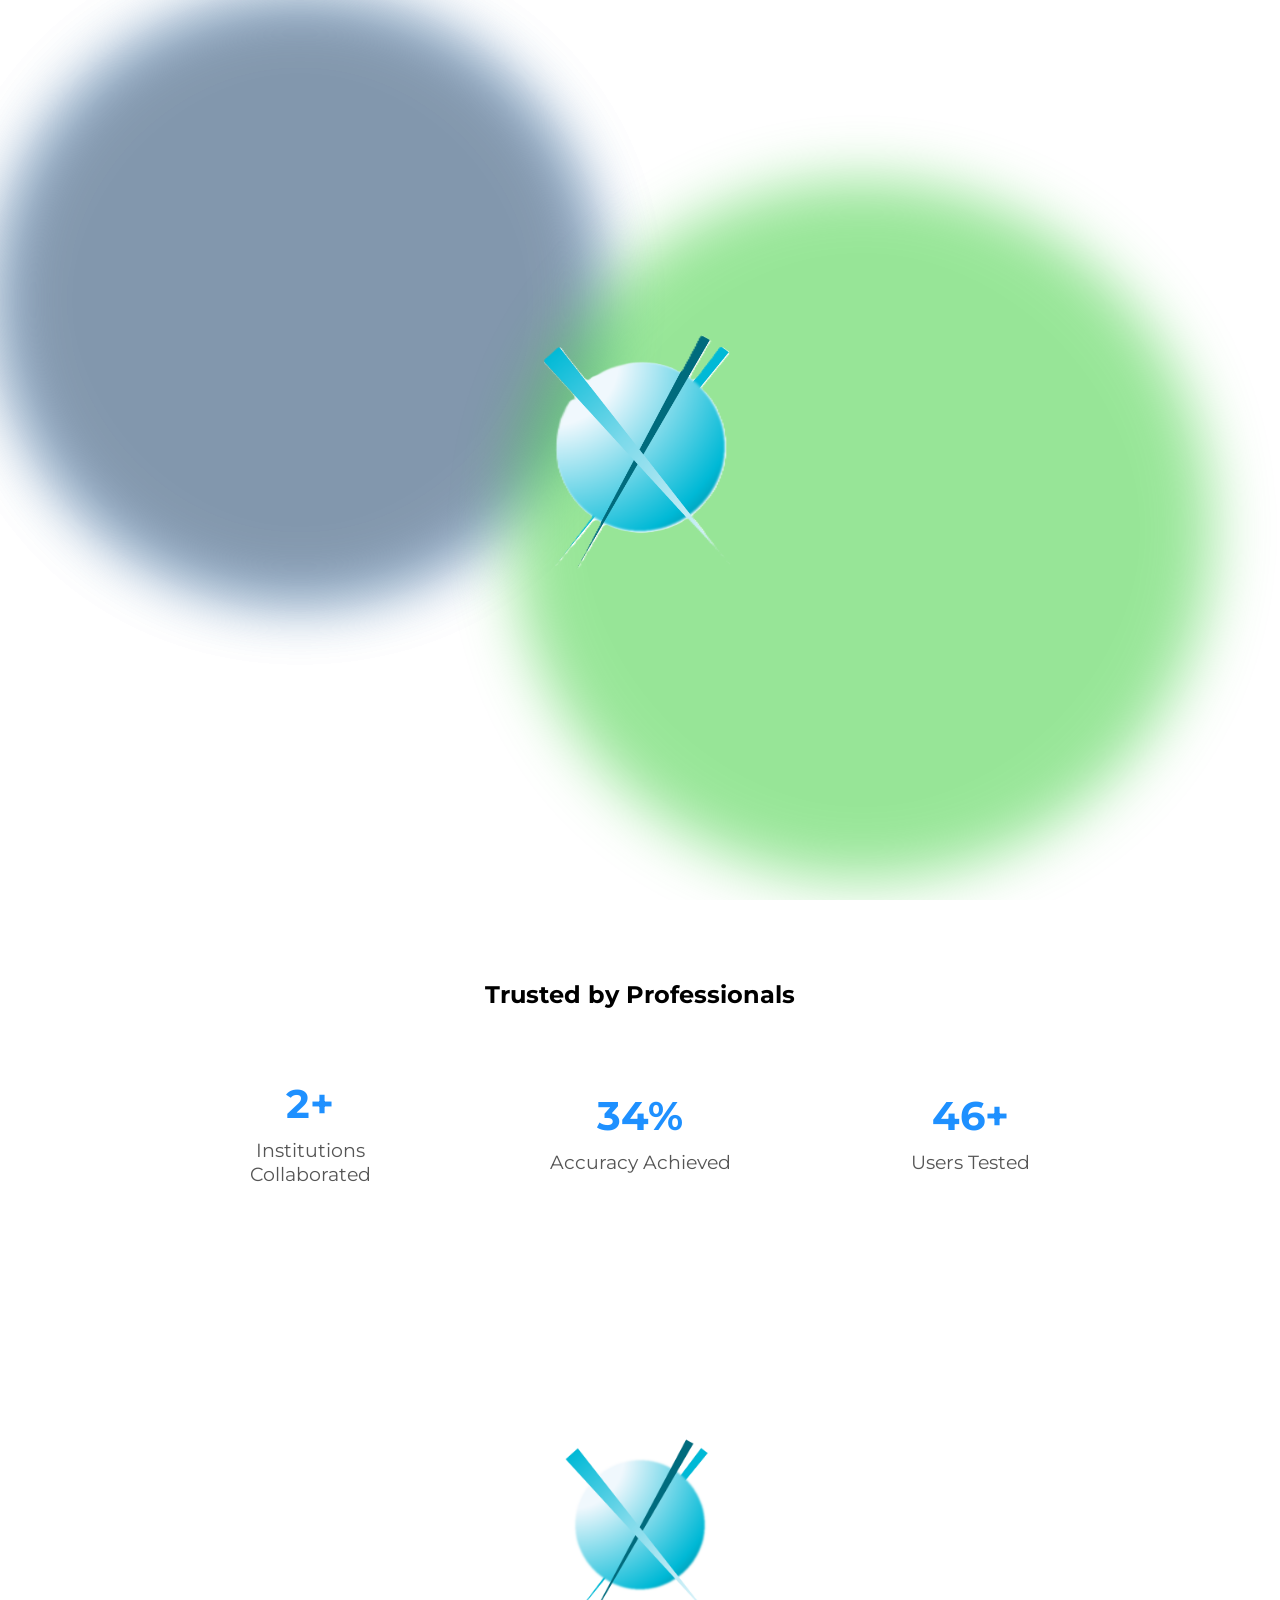
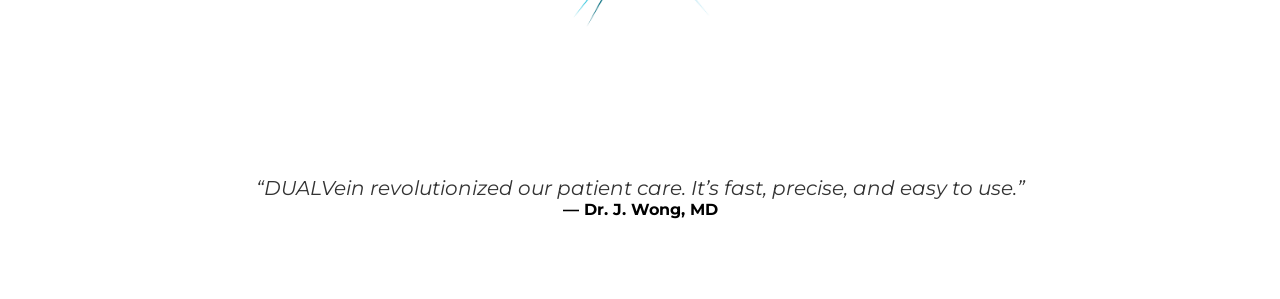
==== about.html @ ce1b91f1 "update 20260122" ====
<!DOCTYPE html>
<html lang="en">
<head>
  <meta charset="UTF-8" />
  <meta name="viewport" content="width=device-width, initial-scale=1.0" />
  <title>DUALVein</title>

  <link href="https://fonts.googleapis.com/css2?family=Montserrat:wght@400;600;700&display=swap" rel="stylesheet">
  <link rel="stylesheet" href="css/index-styles.css" />
</head>
<body>

  <!-- Hero Section -->
  <section id="home" class="hero">
    <div class="circle-bg">
      <div class="circle circle-left"></div>
      <div class="circle circle-right"></div>
        <div class="circle circle-middle"></div>
    </div>

    <div class="hero-content">
      <img src="assets/DUALVein-logo.PNG" alt="DUALVein Logo" class="logo" id="logo">
      <h1 id="brand-text" class="hidden">DUALVein</h1>
      <p id="tagline" class="hidden">Revolutionary Solution for Needle Injection Guidance</p>
    </div>
  </section>

  <!-- Navigation (hidden initially) -->
  <nav id="navbar" class="hidden">
    <ul>
      <li><a href="index.html">Home</a></li>
      <li><a href="#about">About Us</a></li>
      <li><a href="#product">Product</a></li>
      <li><a href="#contact">Contact Us</a></li>
    </ul>
  </nav>

  <!-- Stats Section -->
  <section id="stats" class="content-section">
      <h2>Trusted by Professionals</h2>
      <div class="stats-container">
        <div class="stat-box">
          <h3 data-count="5">5+</h3>
          <p>Institutions Collaborated</p>
        </div>
        <div class="stat-box">
          <h3 data-count="75">75%</h3>
          <p>Accuracy Achieved</p>
        </div>
        <div class="stat-box">
          <h3 data-count="100">100+</h3>
          <p>Users Tested</p>
        </div>
      </div>
  </section>


  <!-- Testimonials -->
  <section id="testimonials" class="content-section">
    <div class="testimonial">
      <img src="assets/Slide1.PNG" alt="DUALVein in action" class="real-image">
      <div class="testimonial-text">
        <p>“DUALVein revolutionized our patient care. It’s fast, precise, and easy to use.”</p>
        <h4>— Dr. J. Wong, MD</h4>
      </div>
    </div>
  </section>

  <script>
  window.addEventListener("load", () => {
  const logo = document.getElementById("logo");
  const brandText = document.getElementById("brand-text");
  const tagline = document.getElementById("tagline");
  const navbar = document.getElementById("navbar");
  const circles = document.querySelectorAll(".circle");

    // Logo animation
  setTimeout(() => {
    logo.classList.add("hide");
    setTimeout(() => {
      logo.style.display = "none";
      brandText.classList.remove("hidden");
      tagline.classList.remove("hidden");
      circles.forEach(circle => circle.classList.add("show"));
      setTimeout(() => {
        brandText.classList.add("show");
        tagline.classList.add("show");
      }, 300);
    }, 800);
  }, 1000);

  // Navbar appearance
  setTimeout(() => {
    navbar.classList.remove("hidden");
    requestAnimationFrame(() => {
      setTimeout(() => {
        navbar.classList.add("show");
      }, 20);
    });
  }, 3000);

  // Scroll-based animations
  window.addEventListener("scroll", () => {
    const statsSection = document.getElementById("stats");
    const testimonialsSection = document.getElementById("testimonials");
    const triggerBottom = window.innerHeight * 0.8;
    const statsTop = statsSection.getBoundingClientRect().top;
    const testimonialsTop = testimonialsSection.getBoundingClientRect().top;

    // Show stats section and animate numbers
    if (statsTop < triggerBottom) {
      statsSection.querySelectorAll(".stat-box").forEach(box => box.classList.add("show"));
      statsSection.querySelectorAll(".stat-box h3").forEach(counter => {
        if (!counter.classList.contains("counted")) {
          counter.classList.add("counted");
          const target = parseInt(counter.getAttribute("data-count"));
          let count = 0;
          const duration = 1000;
          const step = target / (duration / 16);
          const updateCount = () => {
            count += step;
            if (count >= target) {
              counter.textContent = counter.getAttribute("data-count") + (counter.textContent.includes("%") ? "%" : "+");
            } else {
              counter.textContent = Math.floor(count) + (counter.textContent.includes("%") ? "%" : "+");
              requestAnimationFrame(updateCount);
            }
          };
          requestAnimationFrame(updateCount);
        }
      });
    }

    // Show testimonials section
    if (testimonialsTop < triggerBottom) {
      testimonialsSection.classList.add("show");
    }

    // Fade circles on scroll
    if (window.scrollY > 50) {
      circles.forEach(circle => circle.classList.add("fade"));
    } else {
      circles.forEach(circle => circle.classList.remove("fade"));
    }
  });
});

  </script>
</body>
</html>
---- css/index-styles.css ----
* {
  margin: 0;
  padding: 0;
  box-sizing: border-box;
}

body {
  font-family: 'Montserrat', sans-serif;
  overflow-x: hidden;
}

.hero {
  position: relative;
  height: 100vh;
  display: flex;
  justify-content: center;
  align-items: center;
  overflow: hidden;
  background: #ffffff;
}

/* Circles background */
.circle-bg {
  position: absolute;
  width: 100%;
  height: 100%;
  overflow: hidden;
  top: 0;
  left: 0;
}

.circle {
  position: absolute;
  width: 600px;
  height: 600px;
  border-radius: 50%;
  opacity: 0.5;
  filter: blur(30px);
}

.circle-left {
  background-color: #1E90FF; /* replace with DUALVein primary */
  animation: moveLeft 12s infinite alternate ease-in-out;
}

.circle-right {
  background-color: #79695D; /* replace with DUALVein secondary */
  animation: moveRight 12s infinite alternate ease-in-out;
}

.circle-middle {
    background-color: #32CD32; /* replace with DUALVein accent */
    top: 20%;
    left: 40%;
    width: 700px;
    height: 700px;
    animation: moveLeft 10s infinite alternate ease-in-out;
}

@keyframes moveLeft {
  from { transform: translate(-500px, -50px); }
  to { transform: translate(50px, 150px); }
}

@keyframes moveRight {
  from { transform: translate(600px, 60px); }
  to { transform: translate(-70px, -100px); }
}

/* Hero Content */
.hero-content {
  text-align: center;
  z-index: 2;
}


.logo {
  width: 700px;
}

.logo.hide {
  opacity: 0;
  transition : opacity 1s ease-out;
}

.hero-content h1 {
  font-size: 7rem;
  font-weight: 900;
  margin-top: 20px;
  background: linear-gradient(to right, #EAEEEE, #00B9D6);
    -webkit-background-clip: text;
            background-clip: text;
    -webkit-text-fill-color: transparent;
  opacity: 0;
  transition: opacity 2s ease;
}

.hero-content h1.show {
  opacity: 1;
}

.hero-content p {
  color: black;
  font-size: 1.25rem;
  font-style: italic;
  opacity: 0;
  transition: opacity 2s ease;
}

.hero-content p.show {
  opacity: 1;
}

.hidden {
  display: none;
  pointer-events: none
}


/* Navbar */
nav {
  position: fixed;
  top: 0;
  left: 0;
  width: 100%;
  background: rgba(255,255,255,0.9);
  padding: 15px 40px;
  display: flex;
  justify-content: center;
  box-shadow: 0 2px 10px rgba(0,0,0,0.1);
  z-index: 10;
  opacity: 0;
  transition: opacity 1.2s ease;
  pointer-events: none;
}

nav.show {
  opacity: 1;
  pointer-events: auto;
}

nav ul {
  display: flex;
  gap: 70px;
  list-style: none;
}

nav a {
  text-decoration: none;
  color: #333;
  font-weight: 600;
  transition: color 0.3s;
}

nav a:hover {
  color: #1E90FF;
}

/* Stats */
.content-section {
  padding: 80px;
  text-align: center;
}

.stats-container {
  display: flex;
  justify-content: center;
  align-items: center;
  gap: 80px;
  margin-top: 40px;
  flex-wrap: wrap;
}

.stat-box {
  background: white;
  padding: 30px;
  border-radius: 10px;
  width: 250px;
  opacity: 0;
  transform: translateY(50px);
  transition: opacity 0.5s ease-out, transform 0.5s ease-out;
}

.stat-box.show {
  opacity: 1;
  transform: translateY(0);
}

.stat-box h3 {
  font-size: 2.5rem;
  color: #1E90FF;
}

.stat-box p {
  font-size: 1.2rem;
  color: #555;
  margin-top: 10px;
}

.testimonial {
  display: flex;
  align-items: center;
  justify-content: center;
  gap: 100px;
  flex-wrap: wrap;
}

.testimonial p {
  font-size: 1.25rem;
  font-style: italic;
  color: #333;
}

.real-image {
  height: 300px;
  width: auto;
  border-radius: 10px;
}
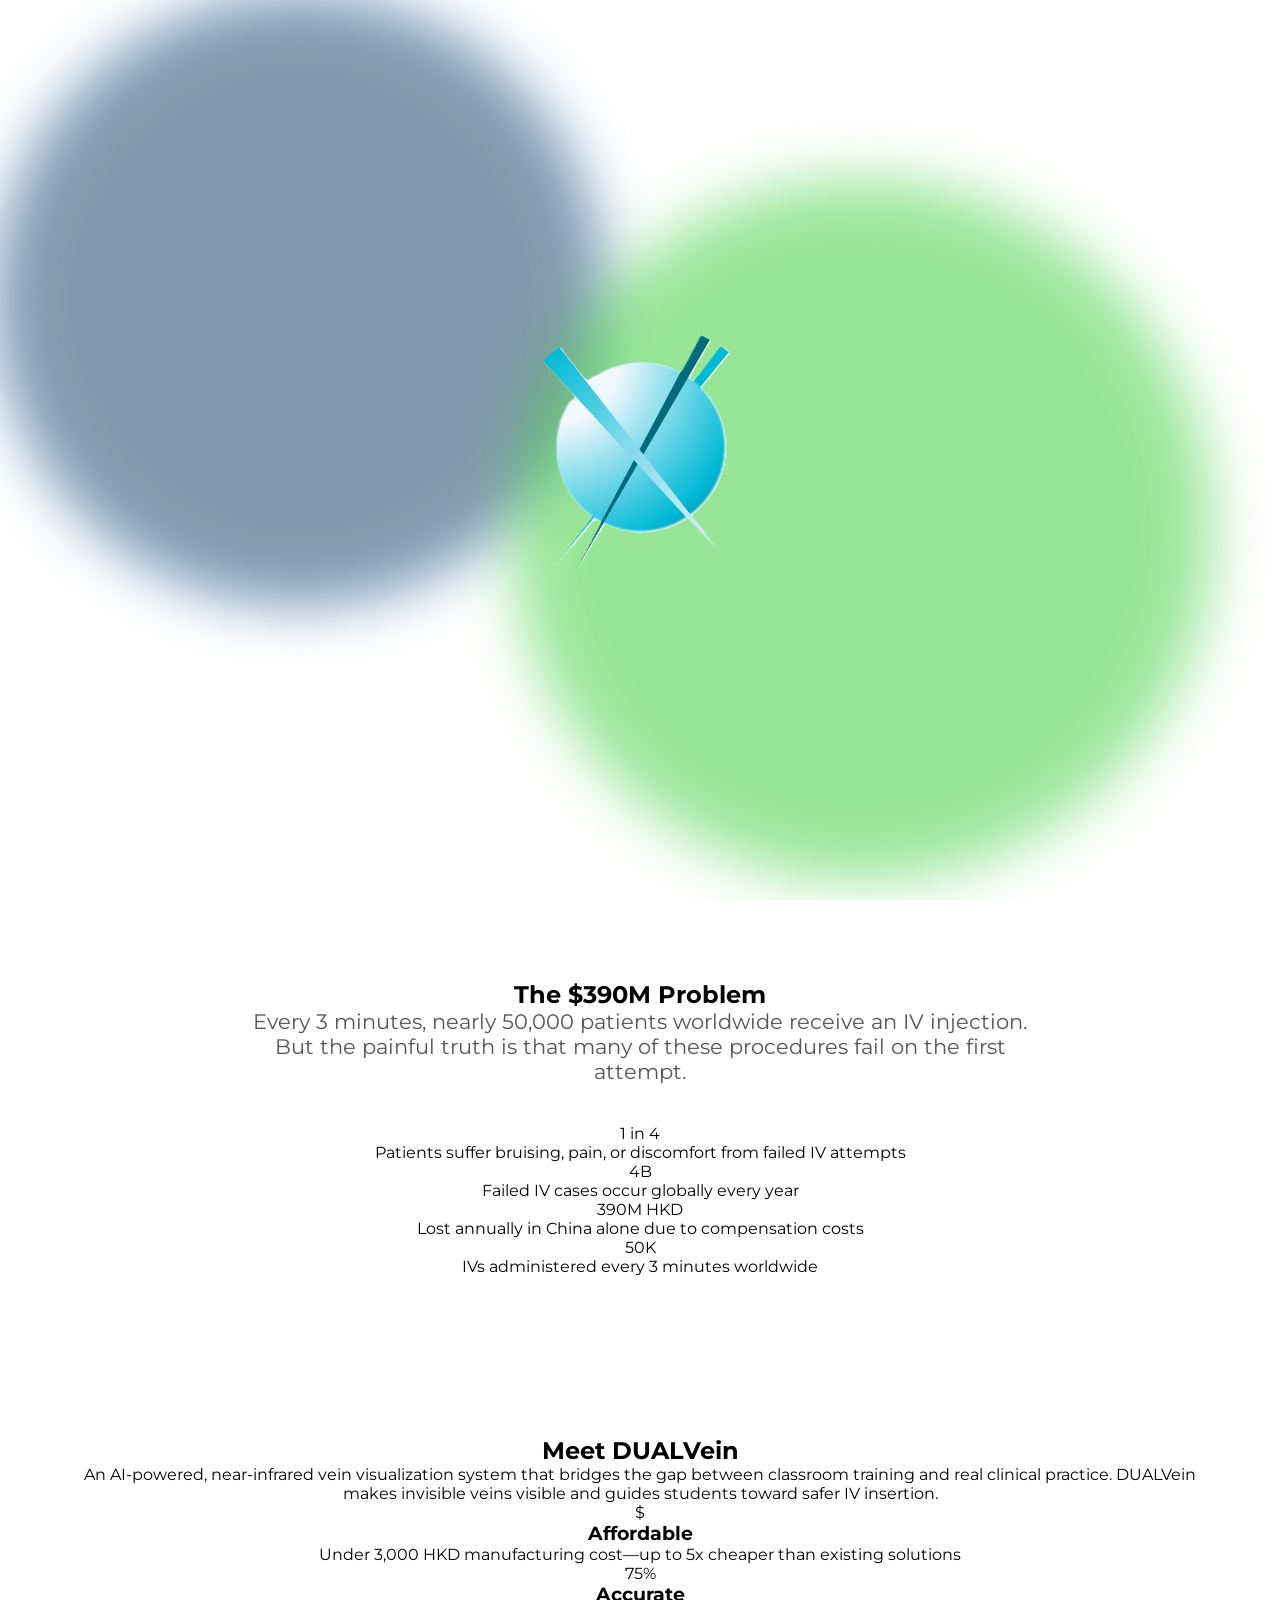
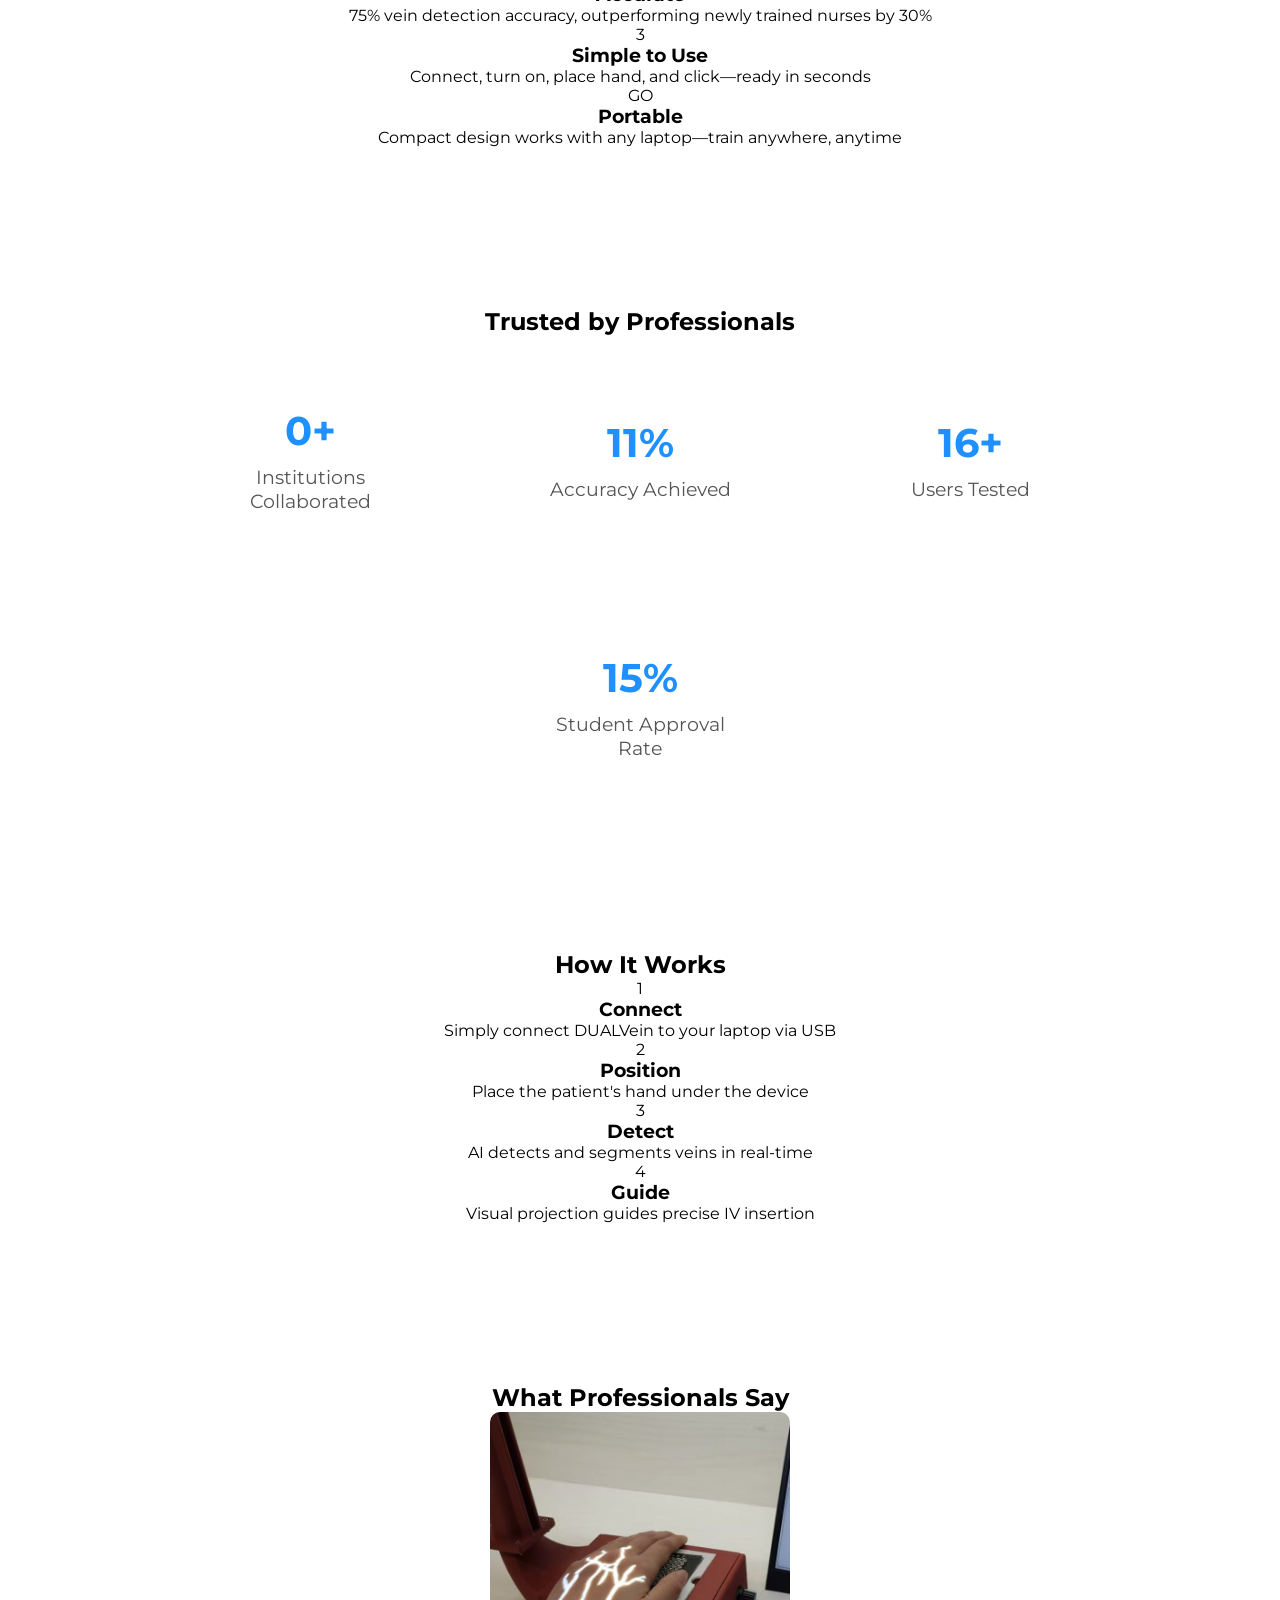
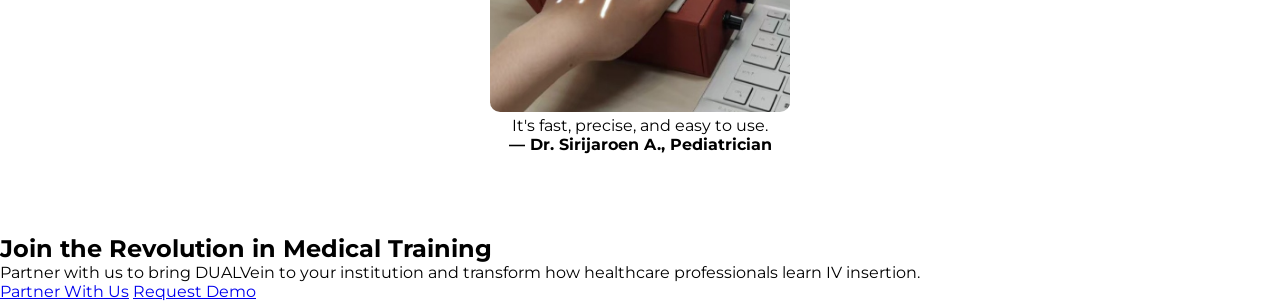
==== commit c850c08c: "Update about.html" ====
--- a/about.html
+++ b/about.html
@@ -3,148 +3,267 @@
 <head>
   <meta charset="UTF-8" />
   <meta name="viewport" content="width=device-width, initial-scale=1.0" />
-  <title>DUALVein</title>
-
-  <link href="https://fonts.googleapis.com/css2?family=Montserrat:wght@400;600;700&display=swap" rel="stylesheet">
+  <title>DUALVein - Revolutionary Vein Visualization</title>
+  <link href="https://fonts.googleapis.com/css2?family=Montserrat:wght@400;600;700;900&display=swap" rel="stylesheet">
   <link rel="stylesheet" href="css/index-styles.css" />
 </head>
 <body>
 
   <!-- Hero Section -->
-  <section id="home" class="hero">
+  <section class="hero">
     <div class="circle-bg">
       <div class="circle circle-left"></div>
       <div class="circle circle-right"></div>
-        <div class="circle circle-middle"></div>
+      <div class="circle circle-middle"></div>
     </div>
 
     <div class="hero-content">
       <img src="assets/DUALVein-logo.PNG" alt="DUALVein Logo" class="logo" id="logo">
       <h1 id="brand-text" class="hidden">DUALVein</h1>
       <p id="tagline" class="hidden">Revolutionary Solution for Needle Injection Guidance</p>
-    </div>
-  </section>
-
-  <!-- Navigation (hidden initially) -->
+      <a href="#contact" id="cta-btn" class="cta-button hidden">Get Started</a>
+    </div>
+  </section>
+
+  <!-- Navigation -->
   <nav id="navbar" class="hidden">
     <ul>
       <li><a href="index.html">Home</a></li>
-      <li><a href="#about">About Us</a></li>
-      <li><a href="#product">Product</a></li>
-      <li><a href="#contact">Contact Us</a></li>
+      <li><a href="about.html">About Us</a></li>
+      <li><a href="product.html">Product</a></li>
+      <li><a href="contact.html">Contact Us</a></li>
     </ul>
   </nav>
 
+  <!-- Problem Section -->
+  <section class="content-section problem-section">
+    <h2 class="problem-headline">The $390M Problem</h2>
+    <p style="text-align: center; font-size: 1.3rem; color: #555; max-width: 800px; margin: 0 auto 40px;">
+      Every 3 minutes, nearly 50,000 patients worldwide receive an IV injection. But the painful truth is that many of these procedures fail on the first attempt.
+    </p>
+    <div class="problem-grid" id="problem-grid">
+      <div class="problem-card">
+        <div class="problem-number">1 in 4</div>
+        <p>Patients suffer bruising, pain, or discomfort from failed IV attempts</p>
+      </div>
+      <div class="problem-card">
+        <div class="problem-number">4B</div>
+        <p>Failed IV cases occur globally every year</p>
+      </div>
+      <div class="problem-card">
+        <div class="problem-number">390M HKD</div>
+        <p>Lost annually in China alone due to compensation costs</p>
+      </div>
+      <div class="problem-card">
+        <div class="problem-number">50K</div>
+        <p>IVs administered every 3 minutes worldwide</p>
+      </div>
+    </div>
+  </section>
+
+  <!-- Solution Section -->
+  <section class="content-section solution-section">
+    <h2>Meet DUALVein</h2>
+    <p class="solution-intro">
+      An AI-powered, near-infrared vein visualization system that bridges the gap between classroom training and real clinical practice. DUALVein makes invisible veins visible and guides students toward safer IV insertion.
+    </p>
+    <div class="benefits-grid" id="benefits-grid">
+      <div class="benefit-card">
+        <div class="benefit-icon">$</div> 
+        <h3>Affordable</h3>
+        <p>Under 3,000 HKD manufacturing cost—up to 5x cheaper than existing solutions</p>
+      </div>
+      <div class="benefit-card">
+        <div class="benefit-icon">75%</div>
+        <h3>Accurate</h3>
+        <p>75% vein detection accuracy, outperforming newly trained nurses by 30%</p>
+      </div>
+      <div class="benefit-card">
+        <div class="benefit-icon">3</div>
+        <h3>Simple to Use</h3>
+        <p>Connect, turn on, place hand, and click—ready in seconds</p>
+      </div>
+      <div class="benefit-card">
+        <div class="benefit-icon">GO</div>
+        <h3>Portable</h3>
+        <p>Compact design works with any laptop—train anywhere, anytime</p>
+      </div>
+    </div>
+  </section>
+
   <!-- Stats Section -->
-  <section id="stats" class="content-section">
-      <h2>Trusted by Professionals</h2>
-      <div class="stats-container">
-        <div class="stat-box">
-          <h3 data-count="5">5+</h3>
-          <p>Institutions Collaborated</p>
-        </div>
-        <div class="stat-box">
-          <h3 data-count="75">75%</h3>
-          <p>Accuracy Achieved</p>
-        </div>
-        <div class="stat-box">
-          <h3 data-count="100">100+</h3>
-          <p>Users Tested</p>
-        </div>
-      </div>
-  </section>
-
-
-  <!-- Testimonials -->
-  <section id="testimonials" class="content-section">
-    <div class="testimonial">
-      <img src="assets/Slide1.PNG" alt="DUALVein in action" class="real-image">
+  <section class="content-section stats-section">
+    <h2>Trusted by Professionals</h2>
+    <div class="stats-container" id="stats-container">
+      <div class="stat-box">
+        <h3 data-count="5">0+</h3>
+        <p>Institutions Collaborated</p>
+      </div>
+      <div class="stat-box">
+        <h3 data-count="75">0%</h3>
+        <p>Accuracy Achieved</p>
+      </div>
+      <div class="stat-box">
+        <h3 data-count="100">0+</h3>
+        <p>Users Tested</p>
+      </div>
+      <div class="stat-box">
+        <h3 data-count="95">0%</h3>
+        <p>Student Approval Rate</p>
+      </div>
+    </div>
+  </section>
+
+  <!-- How It Works Section -->
+  <section class="content-section how-it-works-section">
+    <h2>How It Works</h2>
+    <div class="steps-container" id="steps-container">
+      <div class="step-card">
+        <div class="step-number">1</div>
+        <h3>Connect</h3>
+        <p>Simply connect DUALVein to your laptop via USB</p>
+      </div>
+      <div class="step-card">
+        <div class="step-number">2</div>
+        <h3>Position</h3>
+        <p>Place the patient's hand under the device</p>
+      </div>
+      <div class="step-card">
+        <div class="step-number">3</div>
+        <h3>Detect</h3>
+        <p>AI detects and segments veins in real-time</p>
+      </div>
+      <div class="step-card">
+        <div class="step-number">4</div>
+        <h3>Guide</h3>
+        <p>Visual projection guides precise IV insertion</p>
+      </div>
+    </div>
+  </section>
+
+  <!-- Testimonials Section -->
+  <section class="content-section testimonials-section">
+    <h2>What Professionals Say</h2>
+    <div class="testimonial-container" id="testimonial-container">
+      <img src="assets/Realuse1.jpg" alt="DUALVein in action" class="real-image">
       <div class="testimonial-text">
-        <p>“DUALVein revolutionized our patient care. It’s fast, precise, and easy to use.”</p>
-        <h4>— Dr. J. Wong, MD</h4>
-      </div>
+        <p>It's fast, precise, and easy to use.</p>
+        <h4>— Dr. Sirijaroen A., Pediatrician</h4>
+      </div>
+    </div>
+  </section>
+
+  <!-- CTA Section -->
+  <section class="cta-section" id="contact">
+    <h2>Join the Revolution in Medical Training</h2>
+    <p>Partner with us to bring DUALVein to your institution and transform how healthcare professionals learn IV insertion.</p>
+    <div class="cta-buttons">
+      <a href="contact.html" class="cta-btn cta-btn-primary">Partner With Us</a>
+      <a href="product.html" class="cta-btn cta-btn-secondary">Request Demo</a>
     </div>
   </section>
 
   <script>
-  window.addEventListener("load", () => {
-  const logo = document.getElementById("logo");
-  const brandText = document.getElementById("brand-text");
-  const tagline = document.getElementById("tagline");
-  const navbar = document.getElementById("navbar");
-  const circles = document.querySelectorAll(".circle");
-
-    // Logo animation
-  setTimeout(() => {
-    logo.classList.add("hide");
-    setTimeout(() => {
-      logo.style.display = "none";
-      brandText.classList.remove("hidden");
-      tagline.classList.remove("hidden");
-      circles.forEach(circle => circle.classList.add("show"));
+    window.addEventListener("load", () => {
+      const logo = document.getElementById("logo");
+      const brandText = document.getElementById("brand-text");
+      const tagline = document.getElementById("tagline");
+      const ctaBtn = document.getElementById("cta-btn");
+      const navbar = document.getElementById("navbar");
+      const circles = document.querySelectorAll(".circle");
+
+      // Logo animation sequence
       setTimeout(() => {
-        brandText.classList.add("show");
-        tagline.classList.add("show");
-      }, 300);
-    }, 800);
-  }, 1000);
-
-  // Navbar appearance
-  setTimeout(() => {
-    navbar.classList.remove("hidden");
-    requestAnimationFrame(() => {
+        logo.classList.add("hide");
+        setTimeout(() => {
+          logo.style.display = "none";
+          brandText.classList.remove("hidden");
+          tagline.classList.remove("hidden");
+          ctaBtn.classList.remove("hidden");
+          circles.forEach(circle => circle.classList.add("show"));
+          
+          setTimeout(() => {
+            brandText.classList.add("show");
+            tagline.classList.add("show");
+            setTimeout(() => {
+              ctaBtn.classList.add("show");
+            }, 500);
+          }, 300);
+        }, 1000);
+      }, 1500);
+
+      // Navbar appearance
       setTimeout(() => {
-        navbar.classList.add("show");
-      }, 20);
-    });
-  }, 3000);
-
-  // Scroll-based animations
-  window.addEventListener("scroll", () => {
-    const statsSection = document.getElementById("stats");
-    const testimonialsSection = document.getElementById("testimonials");
-    const triggerBottom = window.innerHeight * 0.8;
-    const statsTop = statsSection.getBoundingClientRect().top;
-    const testimonialsTop = testimonialsSection.getBoundingClientRect().top;
-
-    // Show stats section and animate numbers
-    if (statsTop < triggerBottom) {
-      statsSection.querySelectorAll(".stat-box").forEach(box => box.classList.add("show"));
-      statsSection.querySelectorAll(".stat-box h3").forEach(counter => {
-        if (!counter.classList.contains("counted")) {
-          counter.classList.add("counted");
-          const target = parseInt(counter.getAttribute("data-count"));
-          let count = 0;
-          const duration = 1000;
-          const step = target / (duration / 16);
-          const updateCount = () => {
-            count += step;
-            if (count >= target) {
-              counter.textContent = counter.getAttribute("data-count") + (counter.textContent.includes("%") ? "%" : "+");
-            } else {
-              counter.textContent = Math.floor(count) + (counter.textContent.includes("%") ? "%" : "+");
-              requestAnimationFrame(updateCount);
-            }
-          };
-          requestAnimationFrame(updateCount);
+        navbar.classList.remove("hidden");
+        requestAnimationFrame(() => {
+          setTimeout(() => {
+            navbar.classList.add("show");
+          }, 20);
+        });
+      }, 3500);
+
+      // Scroll animations
+      const observerOptions = {
+        threshold: 0.2,
+        rootMargin: '0px 0px -100px 0px'
+      };
+
+      const observer = new IntersectionObserver((entries) => {
+        entries.forEach(entry => {
+          if (entry.isIntersecting) {
+            entry.target.classList.add('show');
+          }
+        });
+      }, observerOptions);
+
+      // Observe all animated elements
+      document.querySelectorAll('.problem-card, .benefit-card, .stat-box, .step-card, .testimonial-container').forEach(el => {
+        observer.observe(el);
+      });
+
+      // Animate stats numbers
+      const animateStats = (entries) => {
+        entries.forEach(entry => {
+          if (entry.isIntersecting) {
+            const counters = entry.target.querySelectorAll('.stat-box h3');
+            counters.forEach(counter => {
+              if (!counter.classList.contains('counted')) {
+                counter.classList.add('counted');
+                const target = parseInt(counter.getAttribute('data-count'));
+                const suffix = counter.textContent.includes('%') ? '%' : '+';
+                let count = 0;
+                const duration = 2000;
+                const increment = target / (duration / 16);
+                
+                const updateCount = () => {
+                  count += increment;
+                  if (count >= target) {
+                    counter.textContent = target + suffix;
+                  } else {
+                    counter.textContent = Math.floor(count) + suffix;
+                    requestAnimationFrame(updateCount);
+                  }
+                };
+                requestAnimationFrame(updateCount);
+              }
+            });
+          }
+        });
+      };
+
+      const statsObserver = new IntersectionObserver(animateStats, observerOptions);
+      const statsSection = document.getElementById('stats-container');
+      if (statsSection) statsObserver.observe(statsSection);
+
+      // Fade circles on scroll
+      window.addEventListener('scroll', () => {
+        if (window.scrollY > 100) {
+          circles.forEach(circle => circle.classList.add('fade'));
+        } else {
+          circles.forEach(circle => circle.classList.remove('fade'));
         }
       });
-    }
-
-    // Show testimonials section
-    if (testimonialsTop < triggerBottom) {
-      testimonialsSection.classList.add("show");
-    }
-
-    // Fade circles on scroll
-    if (window.scrollY > 50) {
-      circles.forEach(circle => circle.classList.add("fade"));
-    } else {
-      circles.forEach(circle => circle.classList.remove("fade"));
-    }
-  });
-});
-
+    });
   </script>
 </body>
 </html>
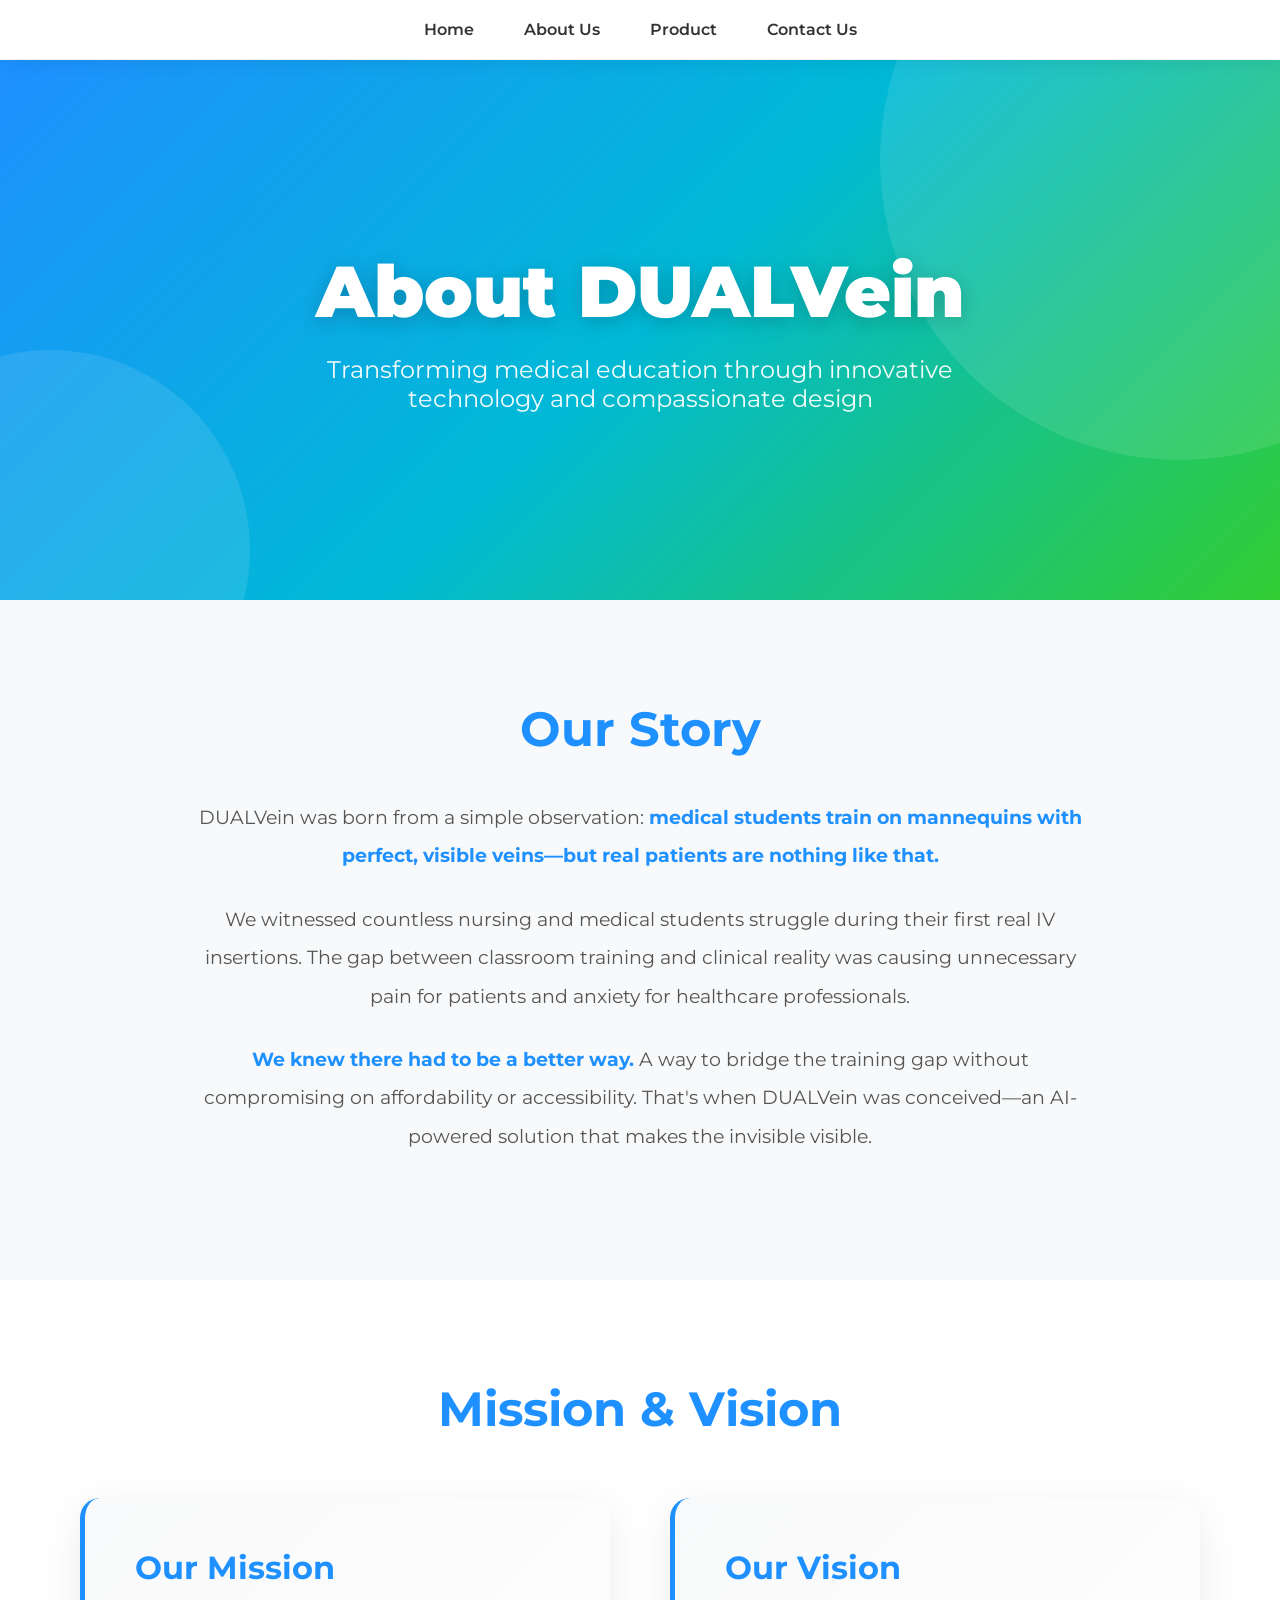
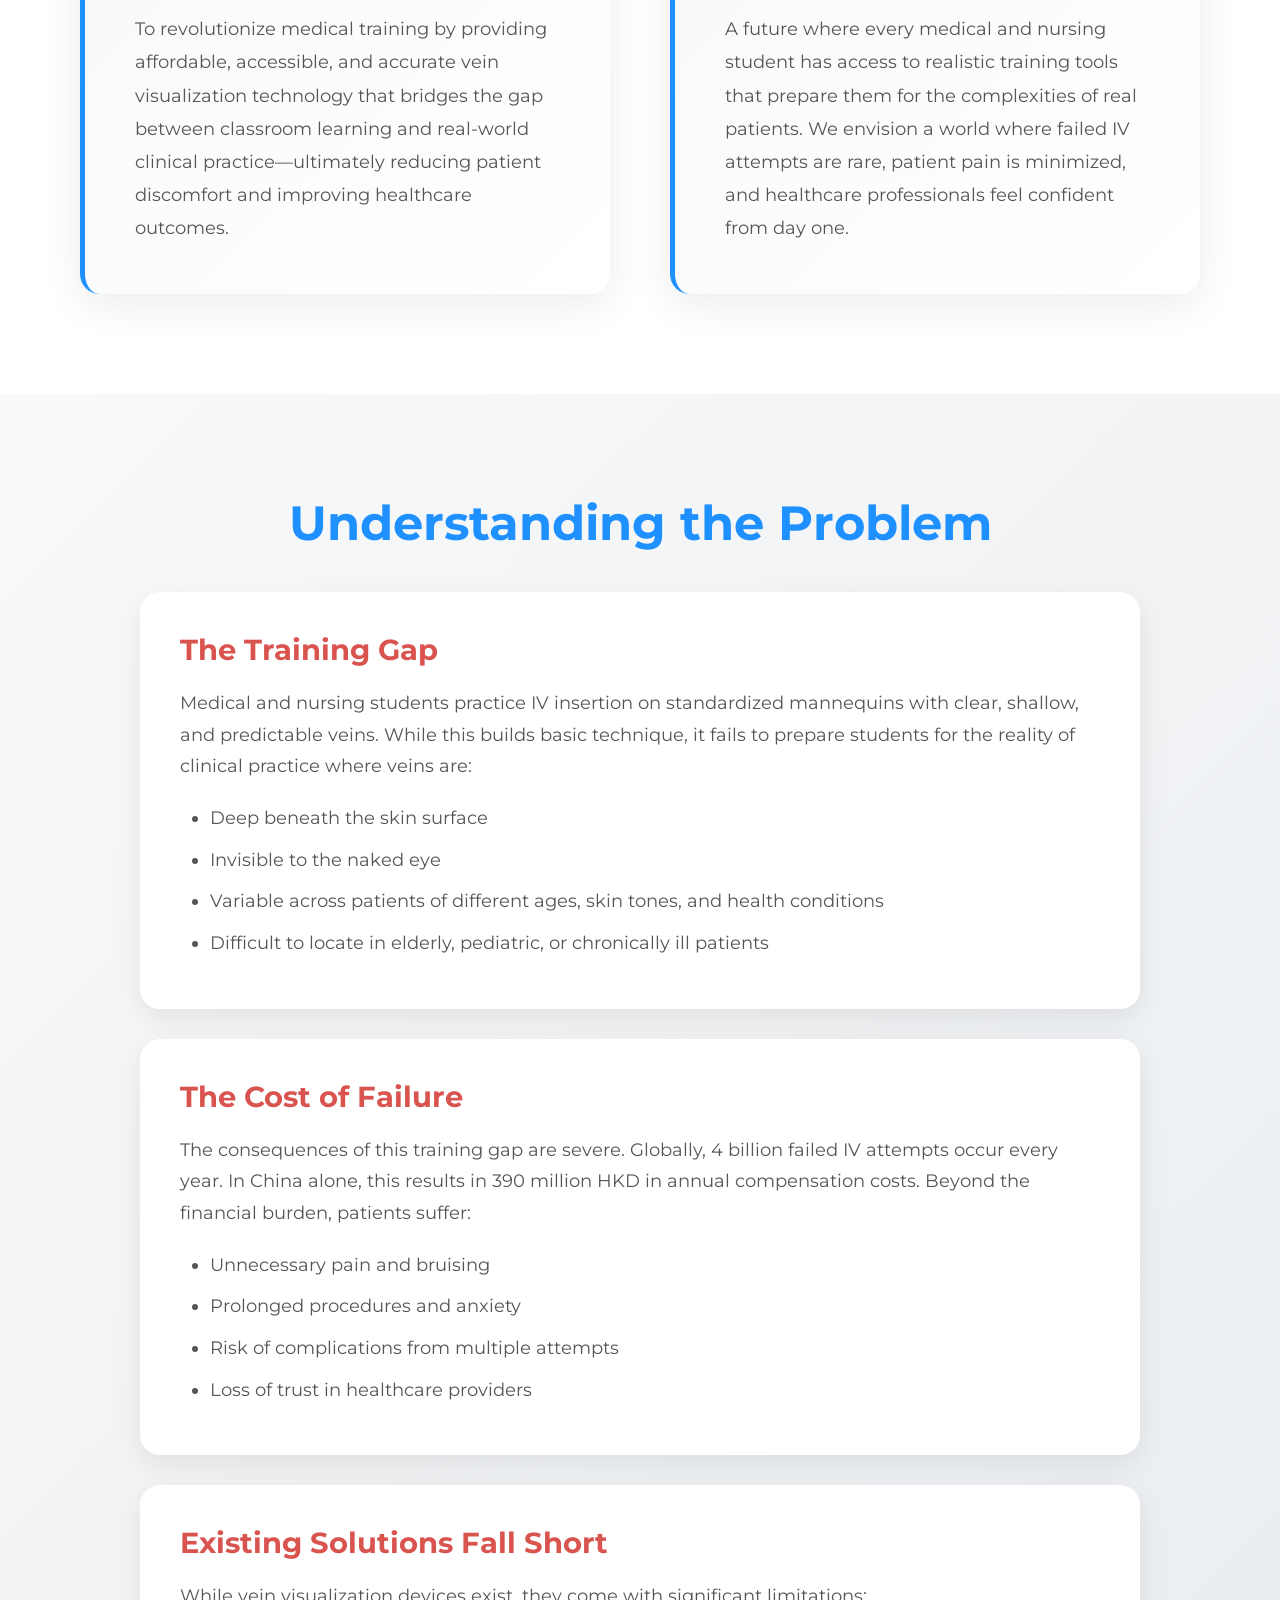
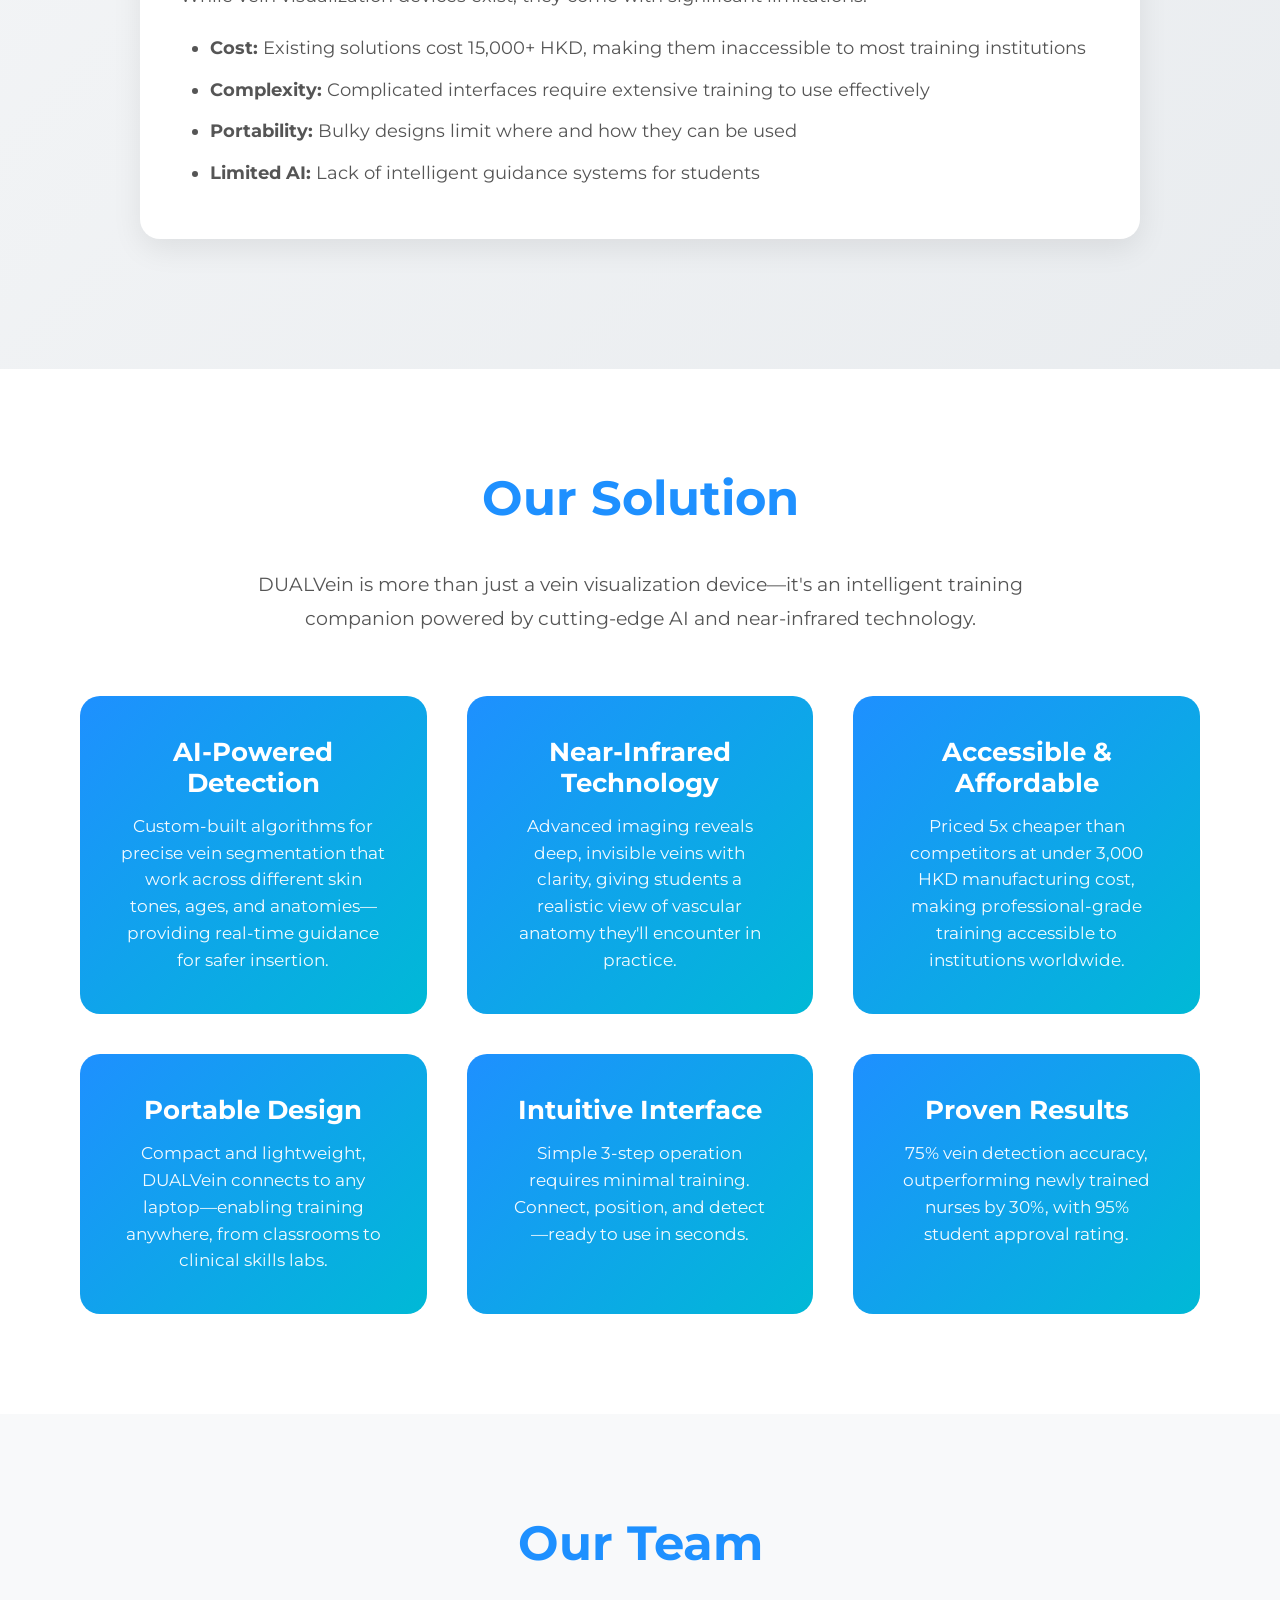
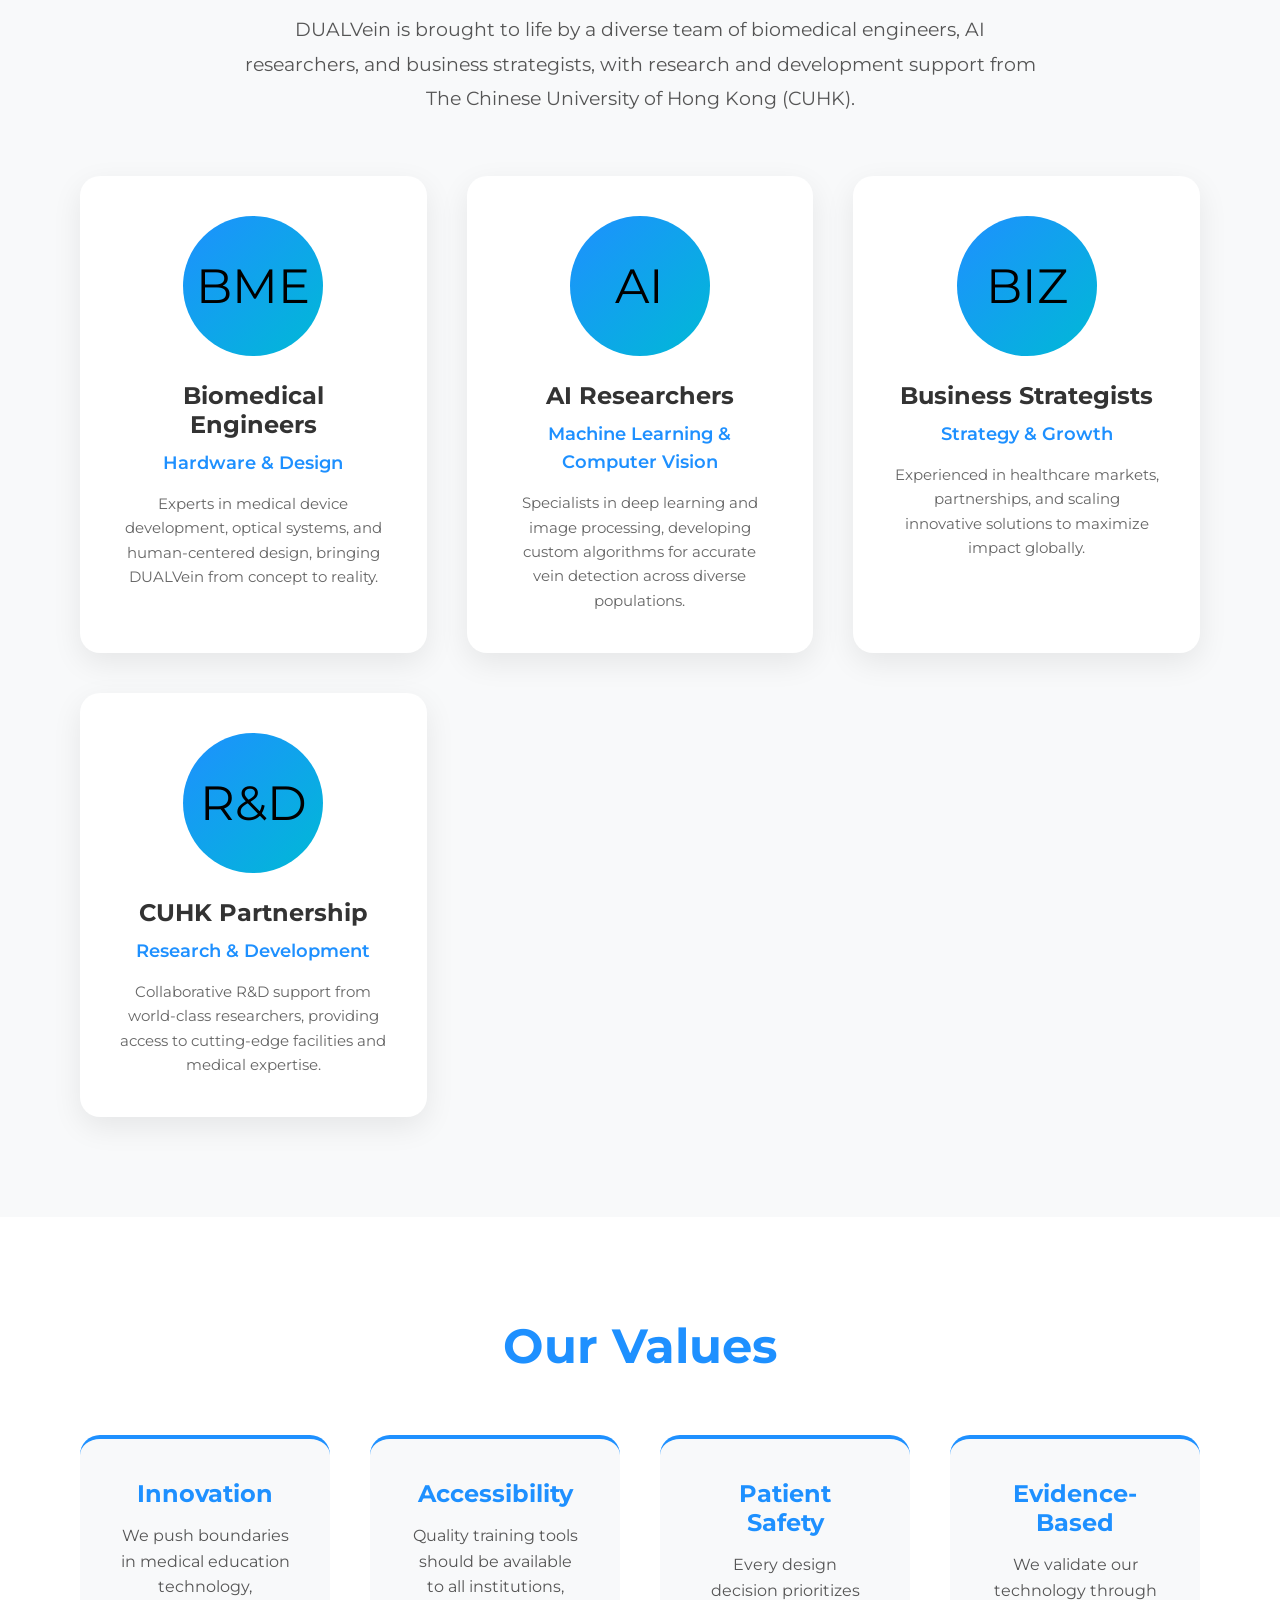
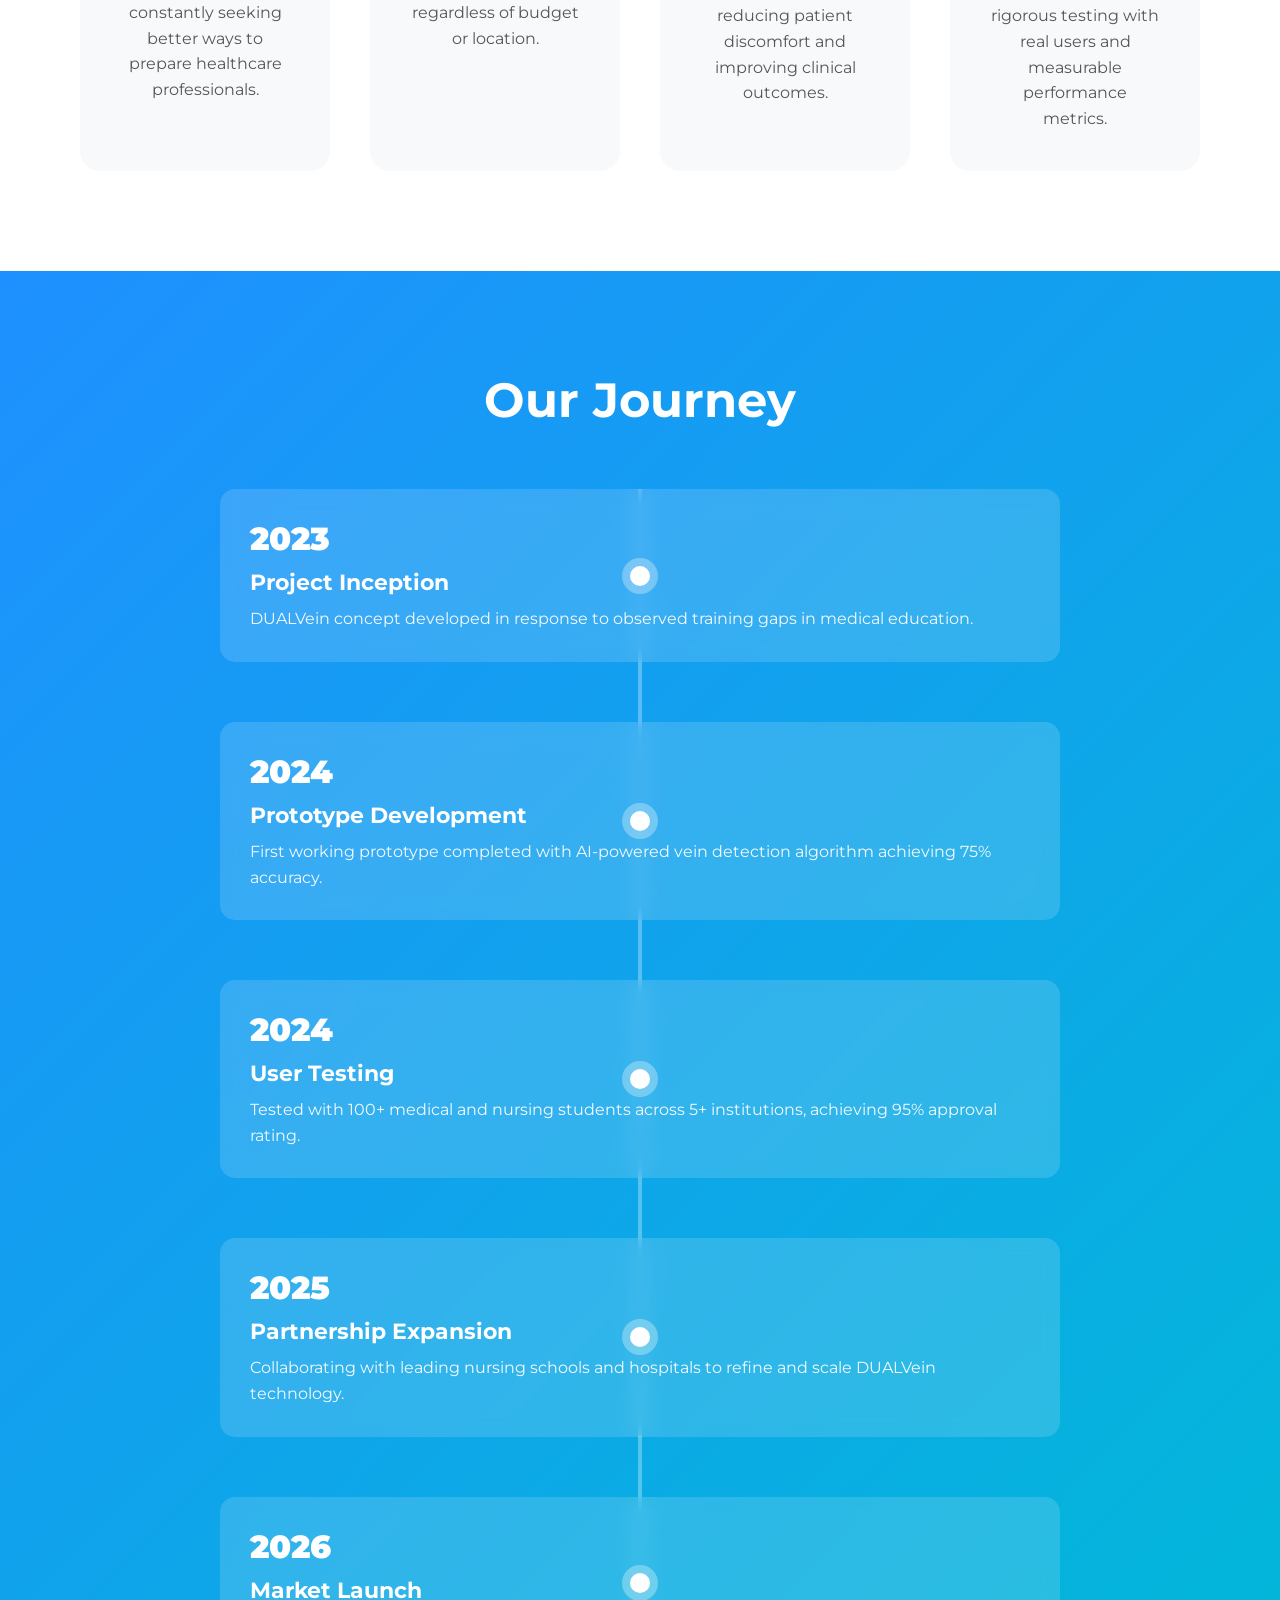
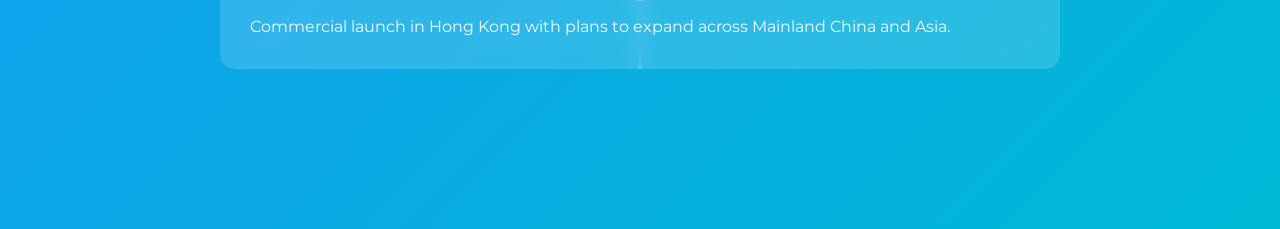
==== commit 0f6a287a: "Update about.html" ====
--- a/about.html
+++ b/about.html
@@ -3,30 +3,565 @@
 <head>
   <meta charset="UTF-8" />
   <meta name="viewport" content="width=device-width, initial-scale=1.0" />
-  <title>DUALVein - Revolutionary Vein Visualization</title>
+  <title>About Us - DUALVein</title>
   <link href="https://fonts.googleapis.com/css2?family=Montserrat:wght@400;600;700;900&display=swap" rel="stylesheet">
-  <link rel="stylesheet" href="css/index-styles.css" />
+  <style>
+    * {
+      margin: 0;
+      padding: 0;
+      box-sizing: border-box;
+    }
+    
+    body {
+      font-family: 'Montserrat', sans-serif;
+      overflow-x: hidden;
+      background: #ffffff;
+    }
+
+    /* Navbar */
+    nav {
+      position: fixed;
+      top: 0;
+      left: 0;
+      width: 100%;
+      background: rgba(255, 255, 255, 0.95);
+      backdrop-filter: blur(10px);
+      padding: 20px 60px;
+      display: flex;
+      justify-content: center;
+      box-shadow: 0 2px 20px rgba(0, 0, 0, 0.08);
+      z-index: 100;
+    }
+
+    nav ul {
+      display: flex;
+      gap: 50px;
+      list-style: none;
+      align-items: center;
+    }
+
+    nav a {
+      text-decoration: none;
+      color: #333;
+      font-weight: 600;
+      font-size: 1rem;
+      transition: color 0.3s;
+      position: relative;
+    }
+
+    nav a:hover {
+      color: #1E90FF;
+    }
+
+    nav a::after {
+      content: '';
+      position: absolute;
+      bottom: -5px;
+      left: 0;
+      width: 0;
+      height: 2px;
+      background: #1E90FF;
+      transition: width 0.3s ease;
+    }
+
+    nav a:hover::after {
+      width: 100%;
+    }
+
+    /* Hero Section */
+    .about-hero {
+      height: 60vh;
+      background: linear-gradient(135deg, #1E90FF 0%, #00B9D6 50%, #32CD32 100%);
+      display: flex;
+      align-items: center;
+      justify-content: center;
+      position: relative;
+      overflow: hidden;
+      margin-top: 60px;
+    }
+
+    .about-hero::before {
+      content: '';
+      position: absolute;
+      width: 600px;
+      height: 600px;
+      background: rgba(255, 255, 255, 0.1);
+      border-radius: 50%;
+      top: -200px;
+      right: -200px;
+      animation: float 8s infinite ease-in-out;
+    }
+
+    .about-hero::after {
+      content: '';
+      position: absolute;
+      width: 400px;
+      height: 400px;
+      background: rgba(255, 255, 255, 0.1);
+      border-radius: 50%;
+      bottom: -150px;
+      left: -150px;
+      animation: float 6s infinite ease-in-out reverse;
+    }
+
+    @keyframes float {
+      0%, 100% { transform: translateY(0); }
+      50% { transform: translateY(-30px); }
+    }
+
+    .about-hero-content {
+      text-align: center;
+      color: white;
+      z-index: 2;
+      padding: 0 40px;
+    }
+
+    .about-hero h1 {
+      font-size: 4.5rem;
+      font-weight: 900;
+      margin-bottom: 20px;
+      text-shadow: 0 4px 20px rgba(0, 0, 0, 0.2);
+    }
+
+    .about-hero p {
+      font-size: 1.5rem;
+      font-weight: 400;
+      opacity: 0.95;
+      max-width: 700px;
+      margin: 0 auto;
+    }
+
+    /* Content Section */
+    .content-section {
+      padding: 100px 80px;
+      position: relative;
+    }
+
+    .content-section h2 {
+      font-size: 3rem;
+      font-weight: 700;
+      text-align: center;
+      margin-bottom: 40px;
+      color: #1E90FF;
+    }
+
+    /* Our Story */
+    .story-section {
+      background: #f8f9fa;
+    }
+
+    .story-content {
+      max-width: 900px;
+      margin: 0 auto;
+      font-size: 1.2rem;
+      line-height: 2;
+      color: #555;
+      text-align: center;
+    }
+
+    .story-content p {
+      margin-bottom: 25px;
+    }
+
+    .highlight {
+      color: #1E90FF;
+      font-weight: 700;
+    }
+
+    /* Mission & Vision */
+    .mission-vision-section {
+      background: white;
+    }
+
+    .mission-vision-grid {
+      display: grid;
+      grid-template-columns: repeat(auto-fit, minmax(400px, 1fr));
+      gap: 60px;
+      margin-top: 60px;
+    }
+
+    .mission-vision-card {
+      padding: 50px;
+      background: linear-gradient(135deg, #f8f9fa 0%, #ffffff 100%);
+      border-radius: 20px;
+      border-left: 5px solid #1E90FF;
+      box-shadow: 0 10px 40px rgba(0, 0, 0, 0.08);
+      transform: translateX(-30px);
+      opacity: 0;
+      transition: all 0.6s ease;
+    }
+
+    .mission-vision-card.show {
+      transform: translateX(0);
+      opacity: 1;
+    }
+
+    .mission-vision-card h3 {
+      font-size: 2rem;
+      color: #1E90FF;
+      margin-bottom: 25px;
+      font-weight: 700;
+    }
+
+    .mission-vision-card p {
+      font-size: 1.15rem;
+      line-height: 1.8;
+      color: #555;
+    }
+
+    /* Problem Deep Dive */
+    .problem-deep-section {
+      background: linear-gradient(135deg, #f8f9fa 0%, #e9ecef 100%);
+    }
+
+    .problem-deep-content {
+      max-width: 1000px;
+      margin: 0 auto;
+    }
+
+    .problem-block {
+      background: white;
+      padding: 40px;
+      border-radius: 20px;
+      margin-bottom: 30px;
+      box-shadow: 0 10px 30px rgba(0, 0, 0, 0.08);
+      transform: translateY(30px);
+      opacity: 0;
+      transition: all 0.6s ease;
+    }
+
+    .problem-block.show {
+      transform: translateY(0);
+      opacity: 1;
+    }
+
+    .problem-block h3 {
+      font-size: 1.8rem;
+      color: #d9534f;
+      margin-bottom: 20px;
+      font-weight: 700;
+    }
+
+    .problem-block p {
+      font-size: 1.1rem;
+      line-height: 1.8;
+      color: #555;
+    }
+
+    .problem-block ul {
+      margin-top: 20px;
+      margin-left: 30px;
+      font-size: 1.1rem;
+      line-height: 1.8;
+      color: #555;
+    }
+
+    .problem-block li {
+      margin-bottom: 10px;
+    }
+
+    /* Our Solution */
+    .solution-deep-section {
+      background: white;
+    }
+
+    .solution-features {
+      display: grid;
+      grid-template-columns: repeat(auto-fit, minmax(300px, 1fr));
+      gap: 40px;
+      margin-top: 60px;
+    }
+
+    .solution-feature {
+      padding: 40px;
+      background: linear-gradient(135deg, #1E90FF 0%, #00B9D6 100%);
+      border-radius: 20px;
+      color: white;
+      text-align: center;
+      transform: scale(0.95);
+      opacity: 0;
+      transition: all 0.5s ease;
+    }
+
+    .solution-feature.show {
+      transform: scale(1);
+      opacity: 1;
+    }
+
+    .solution-feature:hover {
+      transform: scale(1.05);
+      box-shadow: 0 20px 50px rgba(30, 144, 255, 0.3);
+    }
+
+    .solution-feature h3 {
+      font-size: 1.6rem;
+      margin-bottom: 15px;
+      font-weight: 700;
+    }
+
+    .solution-feature p {
+      font-size: 1.05rem;
+      line-height: 1.6;
+      opacity: 0.95;
+    }
+
+    /* Team Section */
+    .team-section {
+      background: #f8f9fa;
+    }
+
+    .team-intro {
+      text-align: center;
+      max-width: 800px;
+      margin: 0 auto 60px;
+      font-size: 1.2rem;
+      color: #555;
+      line-height: 1.8;
+    }
+
+    .team-grid {
+      display: grid;
+      grid-template-columns: repeat(auto-fit, minmax(280px, 1fr));
+      gap: 40px;
+      margin-top: 60px;
+    }
+
+    .team-card {
+      background: white;
+      padding: 40px;
+      border-radius: 20px;
+      text-align: center;
+      box-shadow: 0 10px 30px rgba(0, 0, 0, 0.08);
+      transform: translateY(30px);
+      opacity: 0;
+      transition: all 0.5s ease;
+    }
+
+    .team-card.show {
+      transform: translateY(0);
+      opacity: 1;
+    }
+
+    .team-card:hover {
+      transform: translateY(-10px);
+      box-shadow: 0 20px 50px rgba(0, 0, 0, 0.12);
+    }
+
+    .team-icon {
+      width: 140px;
+      height: 140px;
+      background: linear-gradient(135deg, #1E90FF, #00B9D6);
+      border-radius: 50%;
+      margin: 0 auto 25px;
+      display: flex;
+      align-items: center;
+      justify-content: center;
+      font-size: 3rem;
+    }
+
+    .team-card h3 {
+      font-size: 1.5rem;
+      color: #333;
+      margin-bottom: 10px;
+      font-weight: 700;
+    }
+
+    .team-card .role {
+      color: #1E90FF;
+      font-weight: 600;
+      margin-bottom: 15px;
+      font-size: 1.1rem;
+    }
+
+    .team-card p {
+      color: #666;
+      line-height: 1.6;
+      font-size: 0.95rem;
+    }
+
+    /* Values Section */
+    .values-section {
+      background: white;
+    }
+
+    .values-grid {
+      display: grid;
+      grid-template-columns: repeat(auto-fit, minmax(250px, 1fr));
+      gap: 40px;
+      margin-top: 60px;
+    }
+
+    .value-card {
+      padding: 40px;
+      background: #f8f9fa;
+      border-radius: 20px;
+      text-align: center;
+      border-top: 4px solid #1E90FF;
+      transform: translateY(30px);
+      opacity: 0;
+      transition: all 0.5s ease;
+    }
+
+    .value-card.show {
+      transform: translateY(0);
+      opacity: 1;
+    }
+
+    .value-card h3 {
+      font-size: 1.5rem;
+      color: #1E90FF;
+      margin-bottom: 15px;
+      font-weight: 700;
+    }
+
+    .value-card p {
+      color: #555;
+      line-height: 1.6;
+      font-size: 1rem;
+    }
+
+    /* Milestones Section */
+    .milestones-section {
+      background: linear-gradient(135deg, #1E90FF 0%, #00B9D6 100%);
+      color: white;
+    }
+
+    .milestones-section h2 {
+      color: white;
+    }
+
+    .timeline {
+      max-width: 900px;
+      margin: 60px auto 0;
+      position: relative;
+    }
+
+    .timeline::before {
+      content: '';
+      position: absolute;
+      left: 50%;
+      transform: translateX(-50%);
+      width: 4px;
+      height: 100%;
+      background: rgba(255, 255, 255, 0.3);
+    }
+
+    .milestone {
+      display: flex;
+      align-items: center;
+      margin-bottom: 60px;
+      position: relative;
+      transform: translateX(-50px);
+      opacity: 0;
+      transition: all 0.6s ease;
+    }
+
+    .milestone.show {
+      transform: translateX(0);
+      opacity: 1;
+    }
+
+    .milestone:nth-child(even) {
+      flex-direction: row-reverse;
+      transform: translateX(50px);
+    }
+
+    .milestone:nth-child(even).show {
+      transform: translateX(0);
+    }
+
+    .milestone-content {
+      flex: 1;
+      background: rgba(255, 255, 255, 0.15);
+      backdrop-filter: blur(10px);
+      padding: 30px;
+      border-radius: 15px;
+      margin: 0 30px;
+    }
+
+    .milestone-year {
+      font-size: 2rem;
+      font-weight: 900;
+      margin-bottom: 10px;
+    }
+
+    .milestone-content h3 {
+      font-size: 1.4rem;
+      margin-bottom: 10px;
+      font-weight: 700;
+    }
+
+    .milestone-content p {
+      font-size: 1rem;
+      line-height: 1.6;
+      opacity: 0.95;
+    }
+
+    .milestone-dot {
+      width: 20px;
+      height: 20px;
+      background: white;
+      border-radius: 50%;
+      position: absolute;
+      left: 50%;
+      transform: translateX(-50%);
+      box-shadow: 0 0 0 8px rgba(255, 255, 255, 0.3);
+    }
+
+    /* Responsive */
+    @media (max-width: 768px) {
+      .about-hero h1 {
+        font-size: 2.5rem;
+      }
+
+      .about-hero p {
+        font-size: 1.1rem;
+      }
+
+      .content-section {
+        padding: 60px 30px;
+      }
+
+      .content-section h2 {
+        font-size: 2rem;
+      }
+
+      nav {
+        padding: 15px 20px;
+      }
+
+      nav ul {
+        gap: 20px;
+      }
+
+      .mission-vision-grid {
+        grid-template-columns: 1fr;
+      }
+
+      .timeline::before {
+        left: 20px;
+      }
+
+      .milestone {
+        flex-direction: column !important;
+        align-items: flex-start;
+        padding-left: 50px;
+      }
+
+      .milestone-dot {
+        left: 20px;
+      }
+
+      .milestone-content {
+        margin: 0;
+      }
+    }
+  </style>
 </head>
 <body>
 
-  <!-- Hero Section -->
-  <section class="hero">
-    <div class="circle-bg">
-      <div class="circle circle-left"></div>
-      <div class="circle circle-right"></div>
-      <div class="circle circle-middle"></div>
-    </div>
-
-    <div class="hero-content">
-      <img src="assets/DUALVein-logo.PNG" alt="DUALVein Logo" class="logo" id="logo">
-      <h1 id="brand-text" class="hidden">DUALVein</h1>
-      <p id="tagline" class="hidden">Revolutionary Solution for Needle Injection Guidance</p>
-      <a href="#contact" id="cta-btn" class="cta-button hidden">Get Started</a>
-    </div>
-  </section>
-
   <!-- Navigation -->
-  <nav id="navbar" class="hidden">
+  <nav>
     <ul>
       <li><a href="index.html">Home</a></li>
       <li><a href="about.html">About Us</a></li>
@@ -35,234 +570,254 @@
     </ul>
   </nav>
 
-  <!-- Problem Section -->
-  <section class="content-section problem-section">
-    <h2 class="problem-headline">The $390M Problem</h2>
-    <p style="text-align: center; font-size: 1.3rem; color: #555; max-width: 800px; margin: 0 auto 40px;">
-      Every 3 minutes, nearly 50,000 patients worldwide receive an IV injection. But the painful truth is that many of these procedures fail on the first attempt.
-    </p>
-    <div class="problem-grid" id="problem-grid">
-      <div class="problem-card">
-        <div class="problem-number">1 in 4</div>
-        <p>Patients suffer bruising, pain, or discomfort from failed IV attempts</p>
-      </div>
-      <div class="problem-card">
-        <div class="problem-number">4B</div>
-        <p>Failed IV cases occur globally every year</p>
-      </div>
-      <div class="problem-card">
-        <div class="problem-number">390M HKD</div>
-        <p>Lost annually in China alone due to compensation costs</p>
-      </div>
-      <div class="problem-card">
-        <div class="problem-number">50K</div>
-        <p>IVs administered every 3 minutes worldwide</p>
-      </div>
+  <!-- Hero Section -->
+  <section class="about-hero">
+    <div class="about-hero-content">
+      <h1>About DUALVein</h1>
+      <p>Transforming medical education through innovative technology and compassionate design</p>
     </div>
   </section>
 
-  <!-- Solution Section -->
-  <section class="content-section solution-section">
-    <h2>Meet DUALVein</h2>
-    <p class="solution-intro">
-      An AI-powered, near-infrared vein visualization system that bridges the gap between classroom training and real clinical practice. DUALVein makes invisible veins visible and guides students toward safer IV insertion.
-    </p>
-    <div class="benefits-grid" id="benefits-grid">
-      <div class="benefit-card">
-        <div class="benefit-icon">$</div> 
-        <h3>Affordable</h3>
-        <p>Under 3,000 HKD manufacturing cost—up to 5x cheaper than existing solutions</p>
-      </div>
-      <div class="benefit-card">
-        <div class="benefit-icon">75%</div>
-        <h3>Accurate</h3>
-        <p>75% vein detection accuracy, outperforming newly trained nurses by 30%</p>
-      </div>
-      <div class="benefit-card">
-        <div class="benefit-icon">3</div>
-        <h3>Simple to Use</h3>
-        <p>Connect, turn on, place hand, and click—ready in seconds</p>
-      </div>
-      <div class="benefit-card">
-        <div class="benefit-icon">GO</div>
-        <h3>Portable</h3>
-        <p>Compact design works with any laptop—train anywhere, anytime</p>
-      </div>
+  <!-- Our Story -->
+  <section class="content-section story-section">
+    <h2>Our Story</h2>
+    <div class="story-content">
+      <p>
+        DUALVein was born from a simple observation: <span class="highlight">medical students train on mannequins with perfect, visible veins—but real patients are nothing like that.</span>
+      </p>
+      <p>
+        We witnessed countless nursing and medical students struggle during their first real IV insertions. The gap between classroom training and clinical reality was causing unnecessary pain for patients and anxiety for healthcare professionals.
+      </p>
+      <p>
+        <span class="highlight">We knew there had to be a better way.</span> A way to bridge the training gap without compromising on affordability or accessibility. That's when DUALVein was conceived—an AI-powered solution that makes the invisible visible.
+      </p>
     </div>
   </section>
 
-  <!-- Stats Section -->
-  <section class="content-section stats-section">
-    <h2>Trusted by Professionals</h2>
-    <div class="stats-container" id="stats-container">
-      <div class="stat-box">
-        <h3 data-count="5">0+</h3>
-        <p>Institutions Collaborated</p>
-      </div>
-      <div class="stat-box">
-        <h3 data-count="75">0%</h3>
-        <p>Accuracy Achieved</p>
-      </div>
-      <div class="stat-box">
-        <h3 data-count="100">0+</h3>
-        <p>Users Tested</p>
-      </div>
-      <div class="stat-box">
-        <h3 data-count="95">0%</h3>
-        <p>Student Approval Rate</p>
+  <!-- Mission & Vision -->
+  <section class="content-section mission-vision-section">
+    <h2>Mission & Vision</h2>
+    <div class="mission-vision-grid">
+      <div class="mission-vision-card">
+        <h3>Our Mission</h3>
+        <p>
+          To revolutionize medical training by providing affordable, accessible, and accurate vein visualization technology that bridges the gap between classroom learning and real-world clinical practice—ultimately reducing patient discomfort and improving healthcare outcomes.
+        </p>
+      </div>
+      <div class="mission-vision-card">
+        <h3>Our Vision</h3>
+        <p>
+          A future where every medical and nursing student has access to realistic training tools that prepare them for the complexities of real patients. We envision a world where failed IV attempts are rare, patient pain is minimized, and healthcare professionals feel confident from day one.
+        </p>
       </div>
     </div>
   </section>
 
-  <!-- How It Works Section -->
-  <section class="content-section how-it-works-section">
-    <h2>How It Works</h2>
-    <div class="steps-container" id="steps-container">
-      <div class="step-card">
-        <div class="step-number">1</div>
-        <h3>Connect</h3>
-        <p>Simply connect DUALVein to your laptop via USB</p>
-      </div>
-      <div class="step-card">
-        <div class="step-number">2</div>
-        <h3>Position</h3>
-        <p>Place the patient's hand under the device</p>
-      </div>
-      <div class="step-card">
-        <div class="step-number">3</div>
-        <h3>Detect</h3>
-        <p>AI detects and segments veins in real-time</p>
-      </div>
-      <div class="step-card">
-        <div class="step-number">4</div>
-        <h3>Guide</h3>
-        <p>Visual projection guides precise IV insertion</p>
+  <!-- Problem Deep Dive -->
+  <section class="content-section problem-deep-section">
+    <h2>Understanding the Problem</h2>
+    <div class="problem-deep-content">
+      <div class="problem-block">
+        <h3>The Training Gap</h3>
+        <p>
+          Medical and nursing students practice IV insertion on standardized mannequins with clear, shallow, and predictable veins. While this builds basic technique, it fails to prepare students for the reality of clinical practice where veins are:
+        </p>
+        <ul>
+          <li>Deep beneath the skin surface</li>
+          <li>Invisible to the naked eye</li>
+          <li>Variable across patients of different ages, skin tones, and health conditions</li>
+          <li>Difficult to locate in elderly, pediatric, or chronically ill patients</li>
+        </ul>
+      </div>
+
+      <div class="problem-block">
+        <h3>The Cost of Failure</h3>
+        <p>
+          The consequences of this training gap are severe. Globally, 4 billion failed IV attempts occur every year. In China alone, this results in 390 million HKD in annual compensation costs. Beyond the financial burden, patients suffer:
+        </p>
+        <ul>
+          <li>Unnecessary pain and bruising</li>
+          <li>Prolonged procedures and anxiety</li>
+          <li>Risk of complications from multiple attempts</li>
+          <li>Loss of trust in healthcare providers</li>
+        </ul>
+      </div>
+
+      <div class="problem-block">
+        <h3>Existing Solutions Fall Short</h3>
+        <p>
+          While vein visualization devices exist, they come with significant limitations:
+        </p>
+        <ul>
+          <li><strong>Cost:</strong> Existing solutions cost 15,000+ HKD, making them inaccessible to most training institutions</li>
+          <li><strong>Complexity:</strong> Complicated interfaces require extensive training to use effectively</li>
+          <li><strong>Portability:</strong> Bulky designs limit where and how they can be used</li>
+          <li><strong>Limited AI:</strong> Lack of intelligent guidance systems for students</li>
+        </ul>
       </div>
     </div>
   </section>
 
-  <!-- Testimonials Section -->
-  <section class="content-section testimonials-section">
-    <h2>What Professionals Say</h2>
-    <div class="testimonial-container" id="testimonial-container">
-      <img src="assets/Realuse1.jpg" alt="DUALVein in action" class="real-image">
-      <div class="testimonial-text">
-        <p>It's fast, precise, and easy to use.</p>
-        <h4>— Dr. Sirijaroen A., Pediatrician</h4>
+  <!-- Our Solution -->
+  <section class="content-section solution-deep-section">
+    <h2>Our Solution</h2>
+    <p style="text-align: center; max-width: 800px; margin: 0 auto 20px; font-size: 1.2rem; color: #555; line-height: 1.8;">
+      DUALVein is more than just a vein visualization device—it's an intelligent training companion powered by cutting-edge AI and near-infrared technology.
+    </p>
+    <div class="solution-features">
+      <div class="solution-feature">
+        <h3>AI-Powered Detection</h3>
+        <p>Custom-built algorithms for precise vein segmentation that work across different skin tones, ages, and anatomies—providing real-time guidance for safer insertion.</p>
+      </div>
+      <div class="solution-feature">
+        <h3>Near-Infrared Technology</h3>
+        <p>Advanced imaging reveals deep, invisible veins with clarity, giving students a realistic view of vascular anatomy they'll encounter in practice.</p>
+      </div>
+      <div class="solution-feature">
+        <h3>Accessible & Affordable</h3>
+        <p>Priced 5x cheaper than competitors at under 3,000 HKD manufacturing cost, making professional-grade training accessible to institutions worldwide.</p>
+      </div>
+      <div class="solution-feature">
+        <h3>Portable Design</h3>
+        <p>Compact and lightweight, DUALVein connects to any laptop—enabling training anywhere, from classrooms to clinical skills labs.</p>
+      </div>
+      <div class="solution-feature">
+        <h3>Intuitive Interface</h3>
+        <p>Simple 3-step operation requires minimal training. Connect, position, and detect—ready to use in seconds.</p>
+      </div>
+      <div class="solution-feature">
+        <h3>Proven Results</h3>
+        <p>75% vein detection accuracy, outperforming newly trained nurses by 30%, with 95% student approval rating.</p>
       </div>
     </div>
   </section>
 
-  <!-- CTA Section -->
-  <section class="cta-section" id="contact">
-    <h2>Join the Revolution in Medical Training</h2>
-    <p>Partner with us to bring DUALVein to your institution and transform how healthcare professionals learn IV insertion.</p>
-    <div class="cta-buttons">
-      <a href="contact.html" class="cta-btn cta-btn-primary">Partner With Us</a>
-      <a href="product.html" class="cta-btn cta-btn-secondary">Request Demo</a>
+  <!-- Our Team -->
+  <section class="content-section team-section">
+    <h2>Our Team</h2>
+    <p class="team-intro">
+      DUALVein is brought to life by a diverse team of biomedical engineers, AI researchers, and business strategists, with research and development support from The Chinese University of Hong Kong (CUHK).
+    </p>
+    <div class="team-grid">
+      <div class="team-card">
+        <div class="team-icon">BME</div>
+        <h3>Biomedical Engineers</h3>
+        <p class="role">Hardware & Design</p>
+        <p>Experts in medical device development, optical systems, and human-centered design, bringing DUALVein from concept to reality.</p>
+      </div>
+      <div class="team-card">
+        <div class="team-icon">AI</div>
+        <h3>AI Researchers</h3>
+        <p class="role">Machine Learning & Computer Vision</p>
+        <p>Specialists in deep learning and image processing, developing custom algorithms for accurate vein detection across diverse populations.</p>
+      </div>
+      <div class="team-card">
+        <div class="team-icon">BIZ</div> 
+        <h3>Business Strategists</h3>
+        <p class="role">Strategy & Growth</p>
+        <p>Experienced in healthcare markets, partnerships, and scaling innovative solutions to maximize impact globally.</p>
+      </div>
+      <div class="team-card">
+        <div class="team-icon">R&D</div>
+        <h3>CUHK Partnership</h3>
+        <p class="role">Research & Development</p>
+        <p>Collaborative R&D support from world-class researchers, providing access to cutting-edge facilities and medical expertise.</p>
+      </div>
     </div>
   </section>
 
+  <!-- Our Values -->
+  <section class="content-section values-section">
+    <h2>Our Values</h2>
+    <div class="values-grid">
+      <div class="value-card">
+        <h3>Innovation</h3>
+        <p>We push boundaries in medical education technology, constantly seeking better ways to prepare healthcare professionals.</p>
+      </div>
+      <div class="value-card">
+        <h3>Accessibility</h3>
+        <p>Quality training tools should be available to all institutions, regardless of budget or location.</p>
+      </div>
+      <div class="value-card">
+        <h3>Patient Safety</h3>
+        <p>Every design decision prioritizes reducing patient discomfort and improving clinical outcomes.</p>
+      </div>
+      <div class="value-card">
+        <h3>Evidence-Based</h3>
+        <p>We validate our technology through rigorous testing with real users and measurable performance metrics.</p>
+      </div>
+    </div>
+  </section>
+
+  <!-- Milestones -->
+  <section class="content-section milestones-section">
+    <h2>Our Journey</h2>
+    <div class="timeline">
+      <div class="milestone">
+        <div class="milestone-content">
+          <div class="milestone-year">2023</div>
+          <h3>Project Inception</h3>
+          <p>DUALVein concept developed in response to observed training gaps in medical education.</p>
+        </div>
+        <div class="milestone-dot"></div>
+      </div>
+      
+      <div class="milestone">
+        <div class="milestone-content">
+          <div class="milestone-year">2024</div>
+          <h3>Prototype Development</h3>
+          <p>First working prototype completed with AI-powered vein detection algorithm achieving 75% accuracy.</p>
+        </div>
+        <div class="milestone-dot"></div>
+      </div>
+      
+      <div class="milestone">
+        <div class="milestone-content">
+          <div class="milestone-year">2024</div>
+          <h3>User Testing</h3>
+          <p>Tested with 100+ medical and nursing students across 5+ institutions, achieving 95% approval rating.</p>
+        </div>
+        <div class="milestone-dot"></div>
+      </div>
+      
+      <div class="milestone">
+        <div class="milestone-content">
+          <div class="milestone-year">2025</div>
+          <h3>Partnership Expansion</h3>
+          <p>Collaborating with leading nursing schools and hospitals to refine and scale DUALVein technology.</p>
+        </div>
+        <div class="milestone-dot"></div>
+      </div>
+
+      <div class="milestone">
+        <div class="milestone-content">
+          <div class="milestone-year">2026</div>
+          <h3>Market Launch</h3>
+          <p>Commercial launch in Hong Kong with plans to expand across Mainland China and Asia.</p>
+        </div>
+        <div class="milestone-dot"></div>
+      </div>
+    </div>
+  </section>
+
   <script>
-    window.addEventListener("load", () => {
-      const logo = document.getElementById("logo");
-      const brandText = document.getElementById("brand-text");
-      const tagline = document.getElementById("tagline");
-      const ctaBtn = document.getElementById("cta-btn");
-      const navbar = document.getElementById("navbar");
-      const circles = document.querySelectorAll(".circle");
-
-      // Logo animation sequence
-      setTimeout(() => {
-        logo.classList.add("hide");
-        setTimeout(() => {
-          logo.style.display = "none";
-          brandText.classList.remove("hidden");
-          tagline.classList.remove("hidden");
-          ctaBtn.classList.remove("hidden");
-          circles.forEach(circle => circle.classList.add("show"));
-          
-          setTimeout(() => {
-            brandText.classList.add("show");
-            tagline.classList.add("show");
-            setTimeout(() => {
-              ctaBtn.classList.add("show");
-            }, 500);
-          }, 300);
-        }, 1000);
-      }, 1500);
-
-      // Navbar appearance
-      setTimeout(() => {
-        navbar.classList.remove("hidden");
-        requestAnimationFrame(() => {
-          setTimeout(() => {
-            navbar.classList.add("show");
-          }, 20);
-        });
-      }, 3500);
-
-      // Scroll animations
-      const observerOptions = {
-        threshold: 0.2,
-        rootMargin: '0px 0px -100px 0px'
-      };
-
-      const observer = new IntersectionObserver((entries) => {
-        entries.forEach(entry => {
-          if (entry.isIntersecting) {
-            entry.target.classList.add('show');
-          }
-        });
-      }, observerOptions);
-
-      // Observe all animated elements
-      document.querySelectorAll('.problem-card, .benefit-card, .stat-box, .step-card, .testimonial-container').forEach(el => {
-        observer.observe(el);
-      });
-
-      // Animate stats numbers
-      const animateStats = (entries) => {
-        entries.forEach(entry => {
-          if (entry.isIntersecting) {
-            const counters = entry.target.querySelectorAll('.stat-box h3');
-            counters.forEach(counter => {
-              if (!counter.classList.contains('counted')) {
-                counter.classList.add('counted');
-                const target = parseInt(counter.getAttribute('data-count'));
-                const suffix = counter.textContent.includes('%') ? '%' : '+';
-                let count = 0;
-                const duration = 2000;
-                const increment = target / (duration / 16);
-                
-                const updateCount = () => {
-                  count += increment;
-                  if (count >= target) {
-                    counter.textContent = target + suffix;
-                  } else {
-                    counter.textContent = Math.floor(count) + suffix;
-                    requestAnimationFrame(updateCount);
-                  }
-                };
-                requestAnimationFrame(updateCount);
-              }
-            });
-          }
-        });
-      };
-
-      const statsObserver = new IntersectionObserver(animateStats, observerOptions);
-      const statsSection = document.getElementById('stats-container');
-      if (statsSection) statsObserver.observe(statsSection);
-
-      // Fade circles on scroll
-      window.addEventListener('scroll', () => {
-        if (window.scrollY > 100) {
-          circles.forEach(circle => circle.classList.add('fade'));
-        } else {
-          circles.forEach(circle => circle.classList.remove('fade'));
+    // Intersection Observer for scroll animations
+    const observerOptions = {
+      threshold: 0.2,
+      rootMargin: '0px 0px -100px 0px'
+    };
+
+    const observer = new IntersectionObserver((entries) => {
+      entries.forEach(entry => {
+        if (entry.isIntersecting) {
+          entry.target.classList.add('show');
         }
       });
+    }, observerOptions);
+
+    // Observe all animated elements
+    document.querySelectorAll('.mission-vision-card, .problem-block, .solution-feature, .team-card, .value-card, .milestone').forEach(el => {
+      observer.observe(el);
     });
   </script>
 </body>
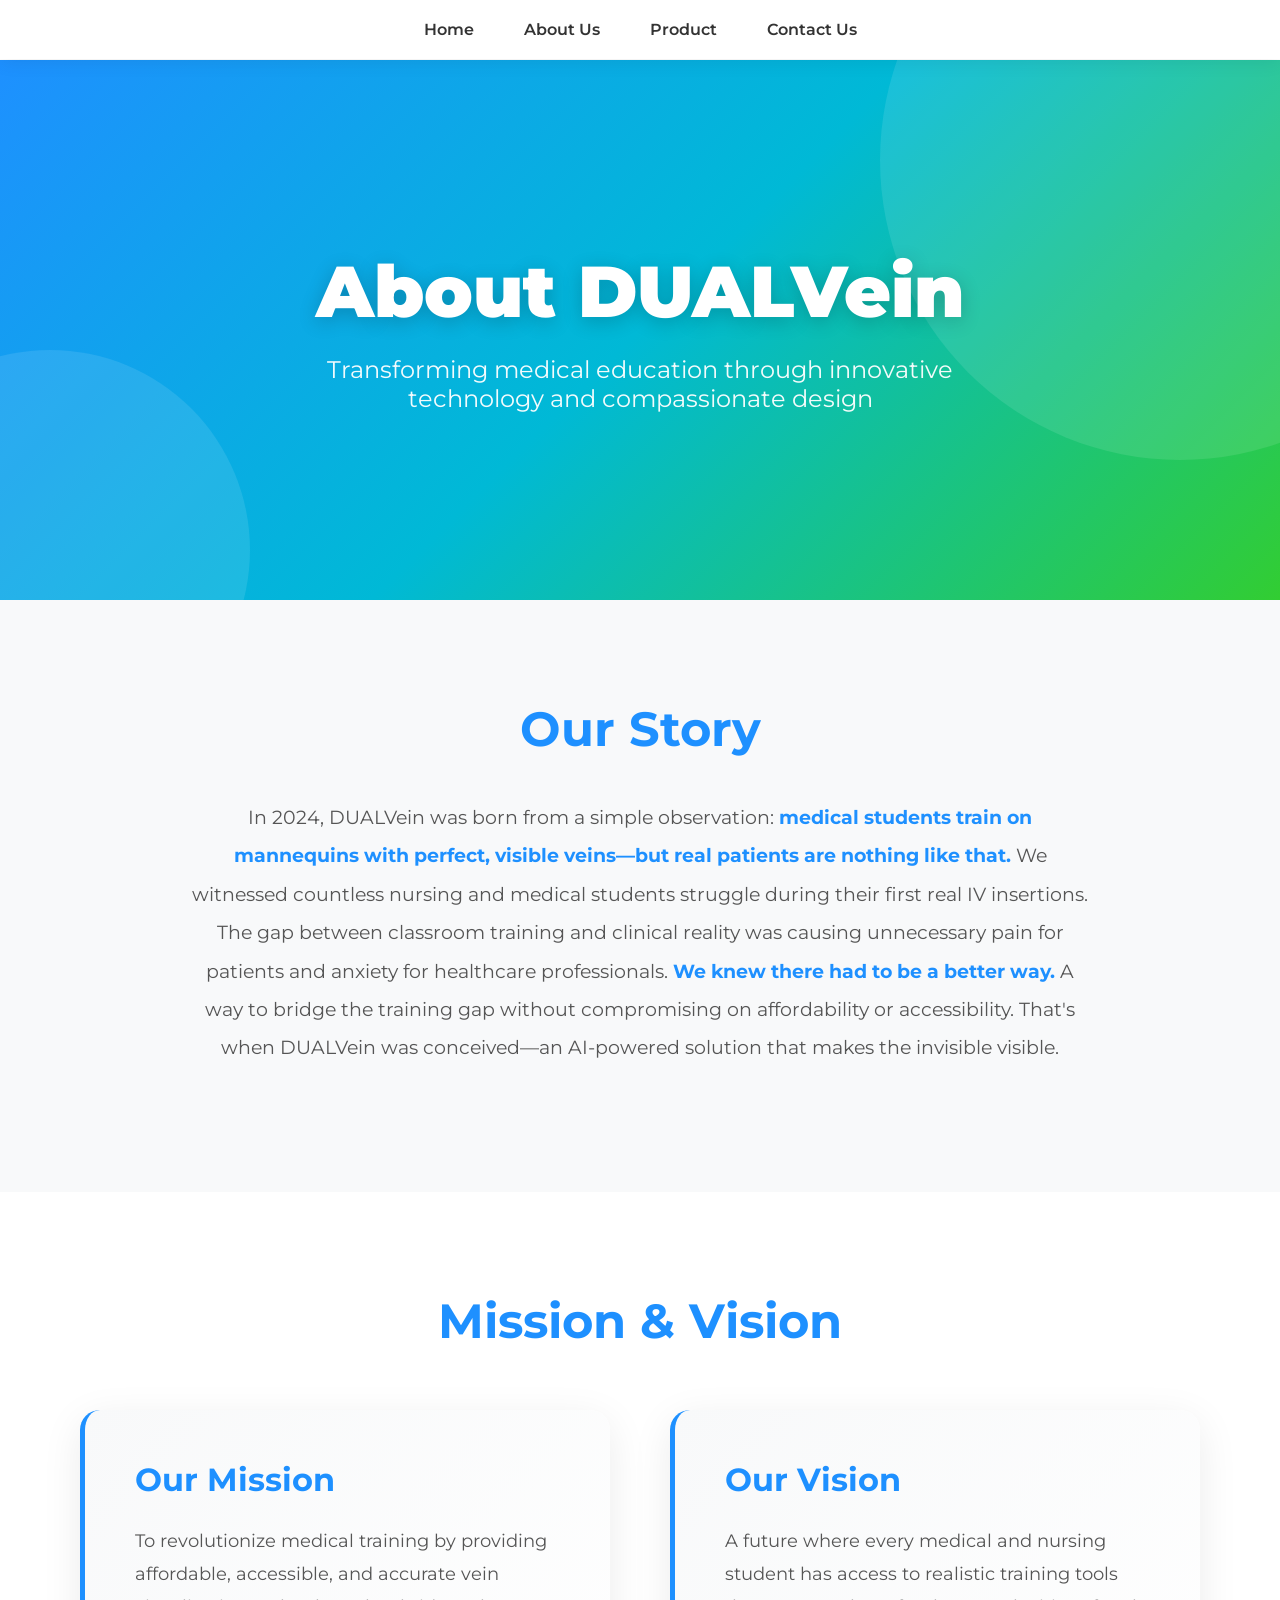
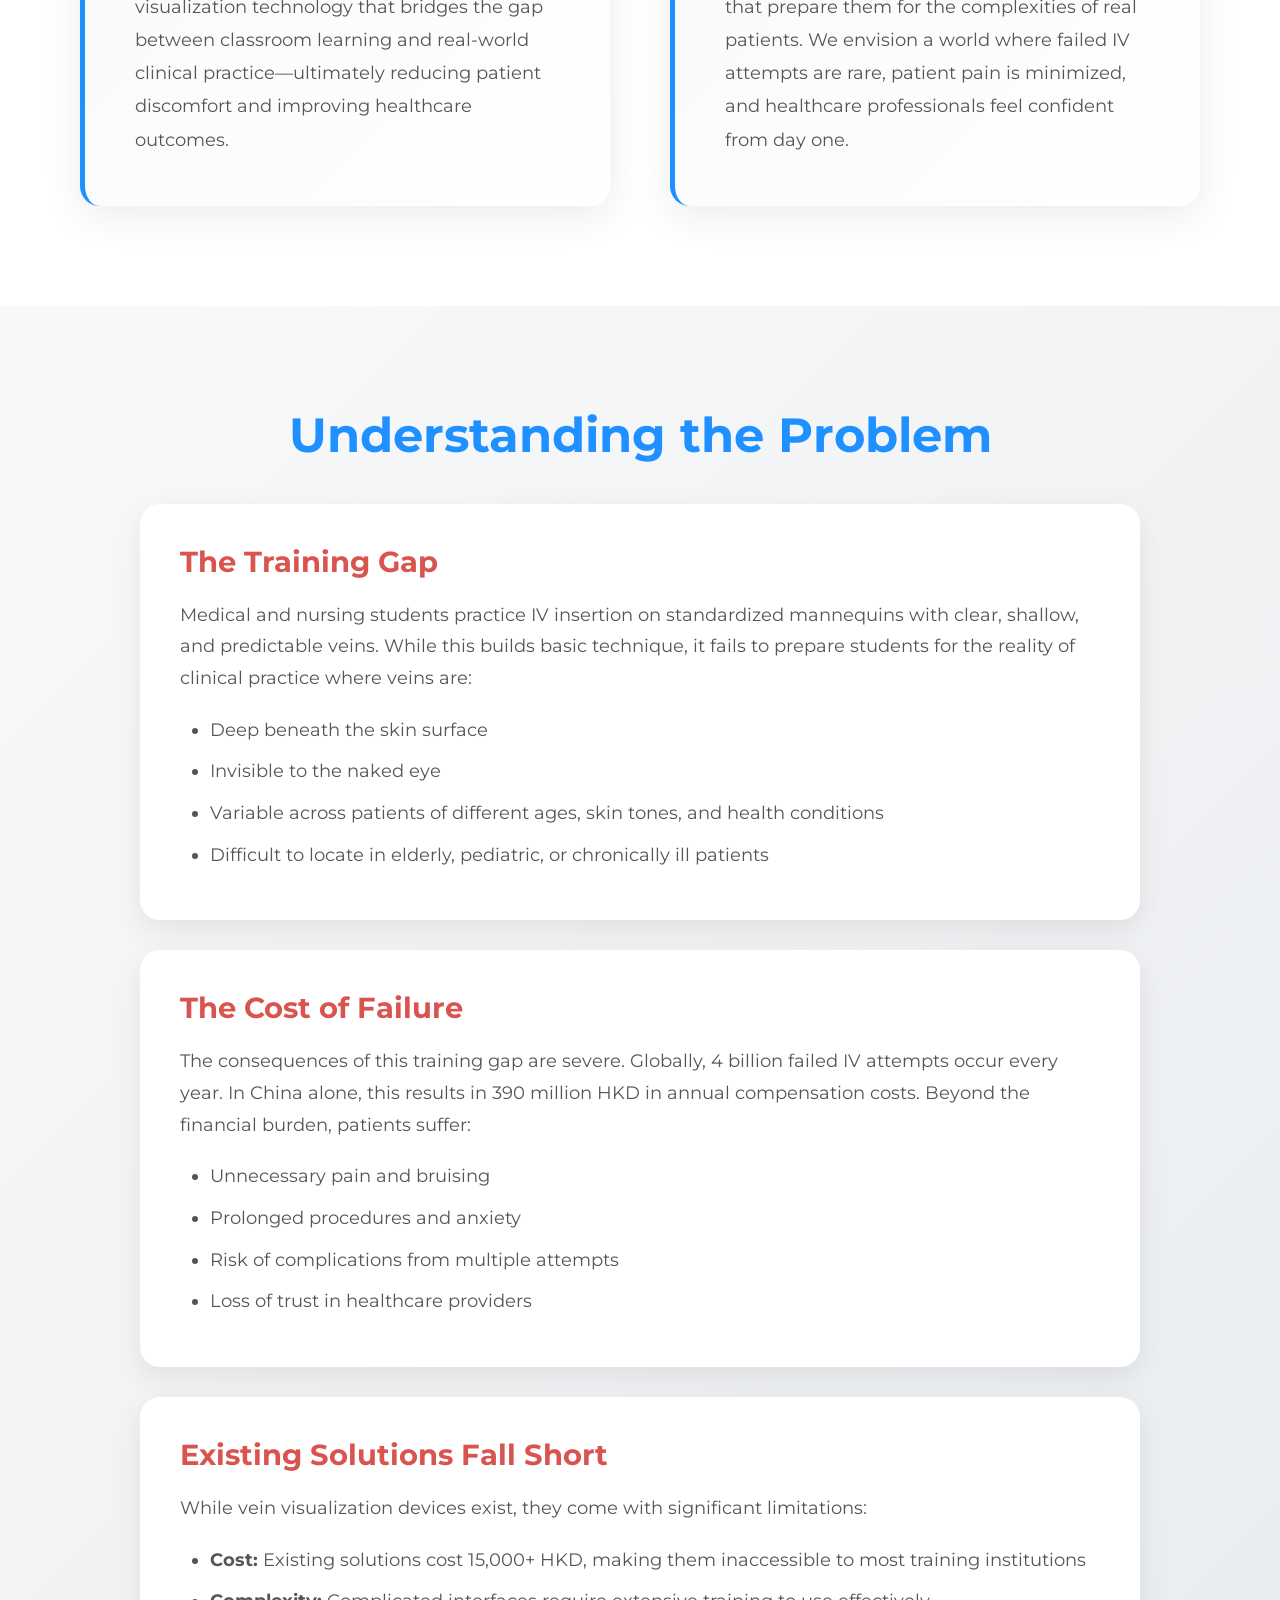
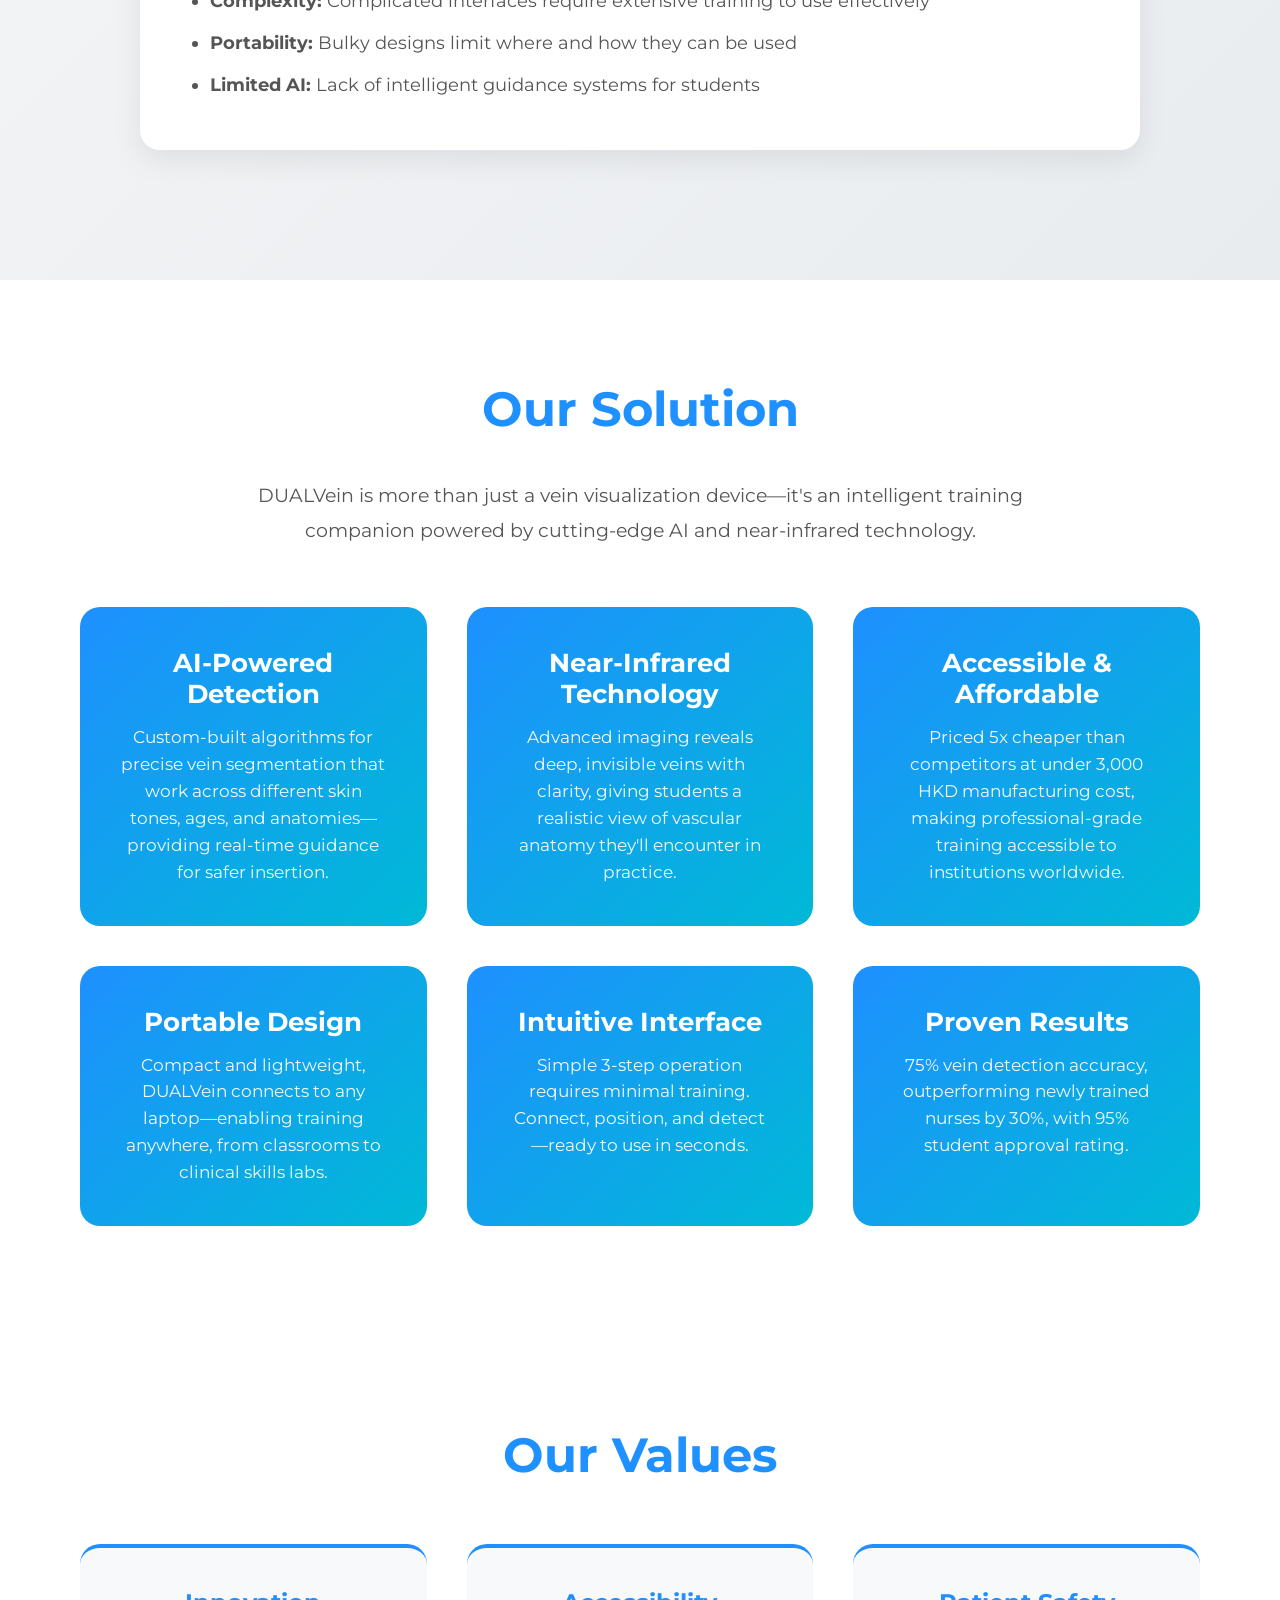
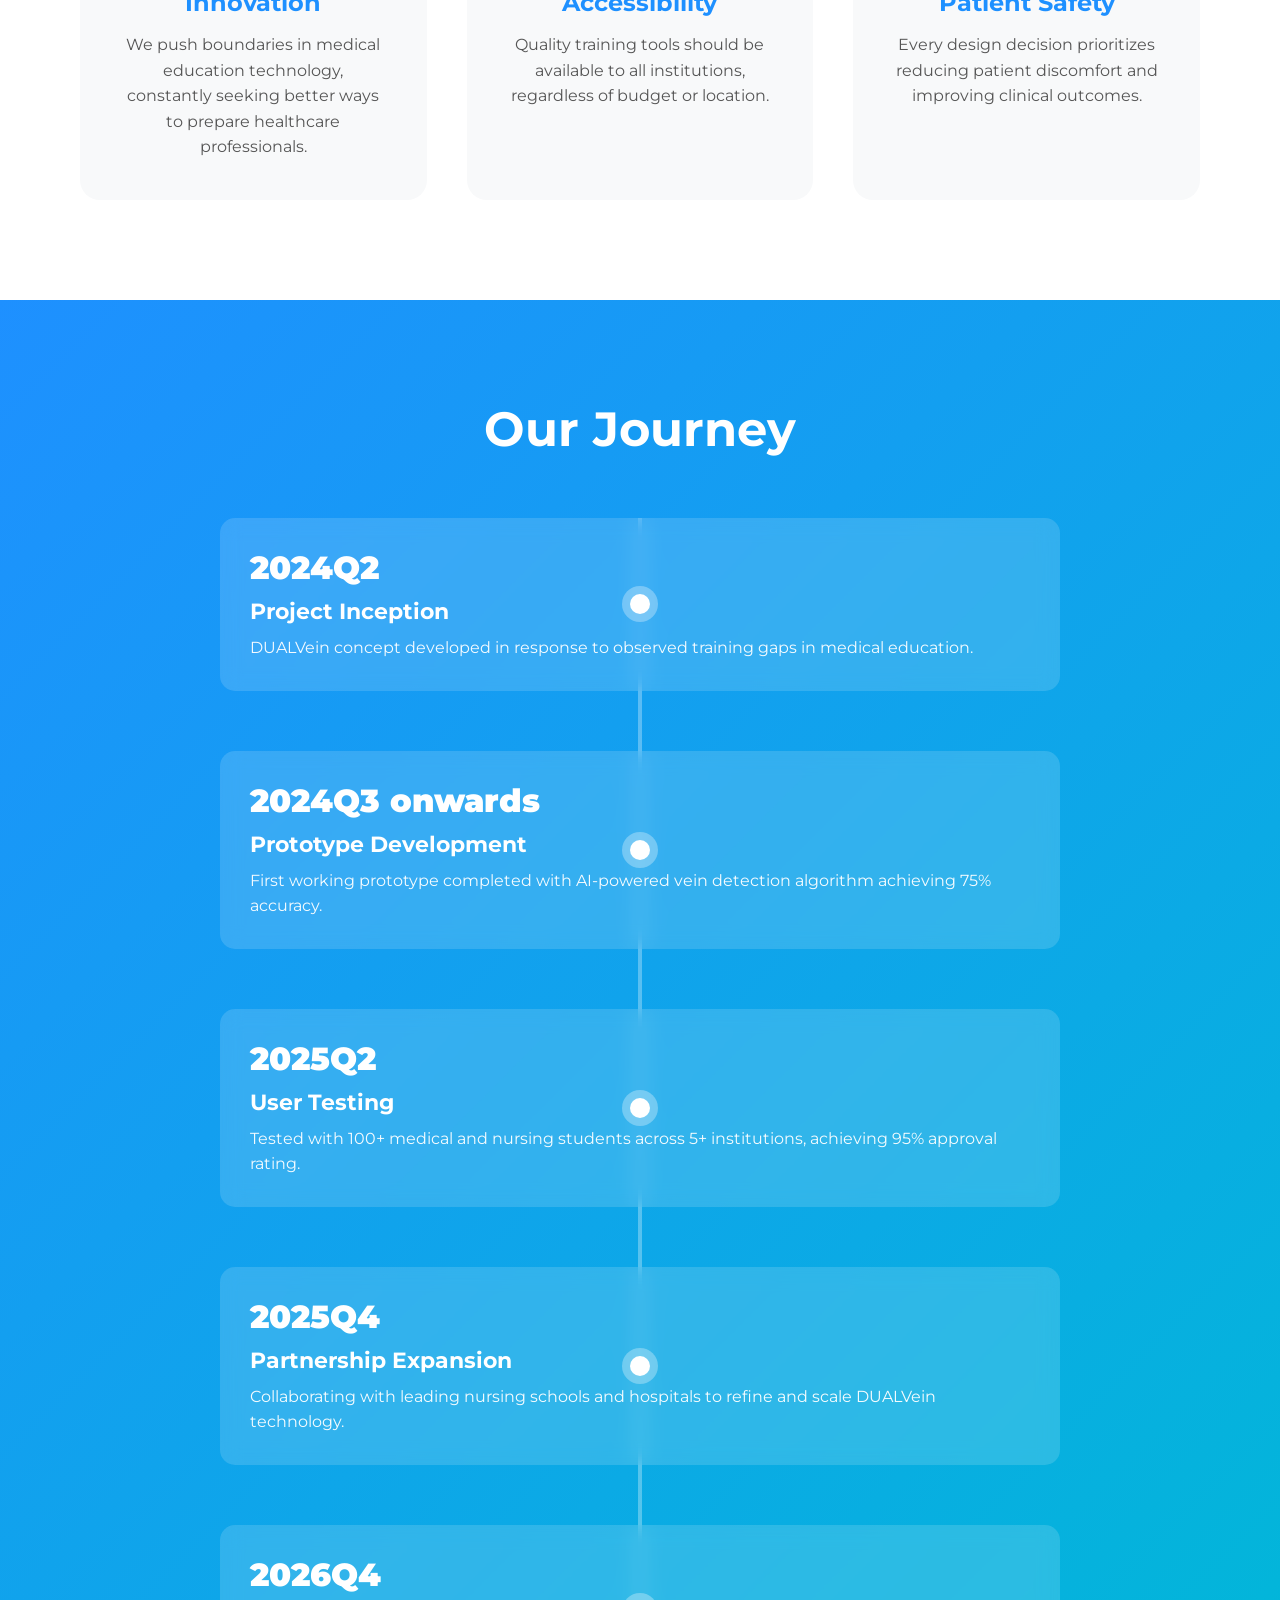
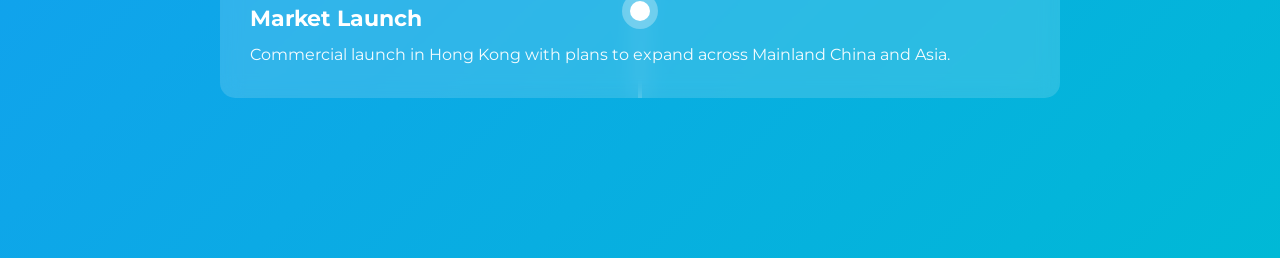
==== commit 8e1431c3: "add contact and product.html" ====
--- a/about.html
+++ b/about.html
@@ -583,12 +583,8 @@
     <h2>Our Story</h2>
     <div class="story-content">
       <p>
-        DUALVein was born from a simple observation: <span class="highlight">medical students train on mannequins with perfect, visible veins—but real patients are nothing like that.</span>
-      </p>
-      <p>
+        In 2024, DUALVein was born from a simple observation: <span class="highlight">medical students train on mannequins with perfect, visible veins—but real patients are nothing like that.</span>
         We witnessed countless nursing and medical students struggle during their first real IV insertions. The gap between classroom training and clinical reality was causing unnecessary pain for patients and anxiety for healthcare professionals.
-      </p>
-      <p>
         <span class="highlight">We knew there had to be a better way.</span> A way to bridge the training gap without compromising on affordability or accessibility. That's when DUALVein was conceived—an AI-powered solution that makes the invisible visible.
       </p>
     </div>
@@ -692,7 +688,7 @@
     </div>
   </section>
 
-  <!-- Our Team -->
+  <!-- Our Team 
   <section class="content-section team-section">
     <h2>Our Team</h2>
     <p class="team-intro">
@@ -725,6 +721,7 @@
       </div>
     </div>
   </section>
+  -->
 
   <!-- Our Values -->
   <section class="content-section values-section">
@@ -742,11 +739,6 @@
         <h3>Patient Safety</h3>
         <p>Every design decision prioritizes reducing patient discomfort and improving clinical outcomes.</p>
       </div>
-      <div class="value-card">
-        <h3>Evidence-Based</h3>
-        <p>We validate our technology through rigorous testing with real users and measurable performance metrics.</p>
-      </div>
-    </div>
   </section>
 
   <!-- Milestones -->
@@ -755,7 +747,7 @@
     <div class="timeline">
       <div class="milestone">
         <div class="milestone-content">
-          <div class="milestone-year">2023</div>
+          <div class="milestone-year">2024Q2</div>
           <h3>Project Inception</h3>
           <p>DUALVein concept developed in response to observed training gaps in medical education.</p>
         </div>
@@ -764,7 +756,7 @@
       
       <div class="milestone">
         <div class="milestone-content">
-          <div class="milestone-year">2024</div>
+          <div class="milestone-year">2024Q3 onwards</div>
           <h3>Prototype Development</h3>
           <p>First working prototype completed with AI-powered vein detection algorithm achieving 75% accuracy.</p>
         </div>
@@ -773,7 +765,7 @@
       
       <div class="milestone">
         <div class="milestone-content">
-          <div class="milestone-year">2024</div>
+          <div class="milestone-year">2025Q2</div>
           <h3>User Testing</h3>
           <p>Tested with 100+ medical and nursing students across 5+ institutions, achieving 95% approval rating.</p>
         </div>
@@ -782,7 +774,7 @@
       
       <div class="milestone">
         <div class="milestone-content">
-          <div class="milestone-year">2025</div>
+          <div class="milestone-year">2025Q4</div>
           <h3>Partnership Expansion</h3>
           <p>Collaborating with leading nursing schools and hospitals to refine and scale DUALVein technology.</p>
         </div>
@@ -791,7 +783,7 @@
 
       <div class="milestone">
         <div class="milestone-content">
-          <div class="milestone-year">2026</div>
+          <div class="milestone-year">2026Q4</div>
           <h3>Market Launch</h3>
           <p>Commercial launch in Hong Kong with plans to expand across Mainland China and Asia.</p>
         </div>
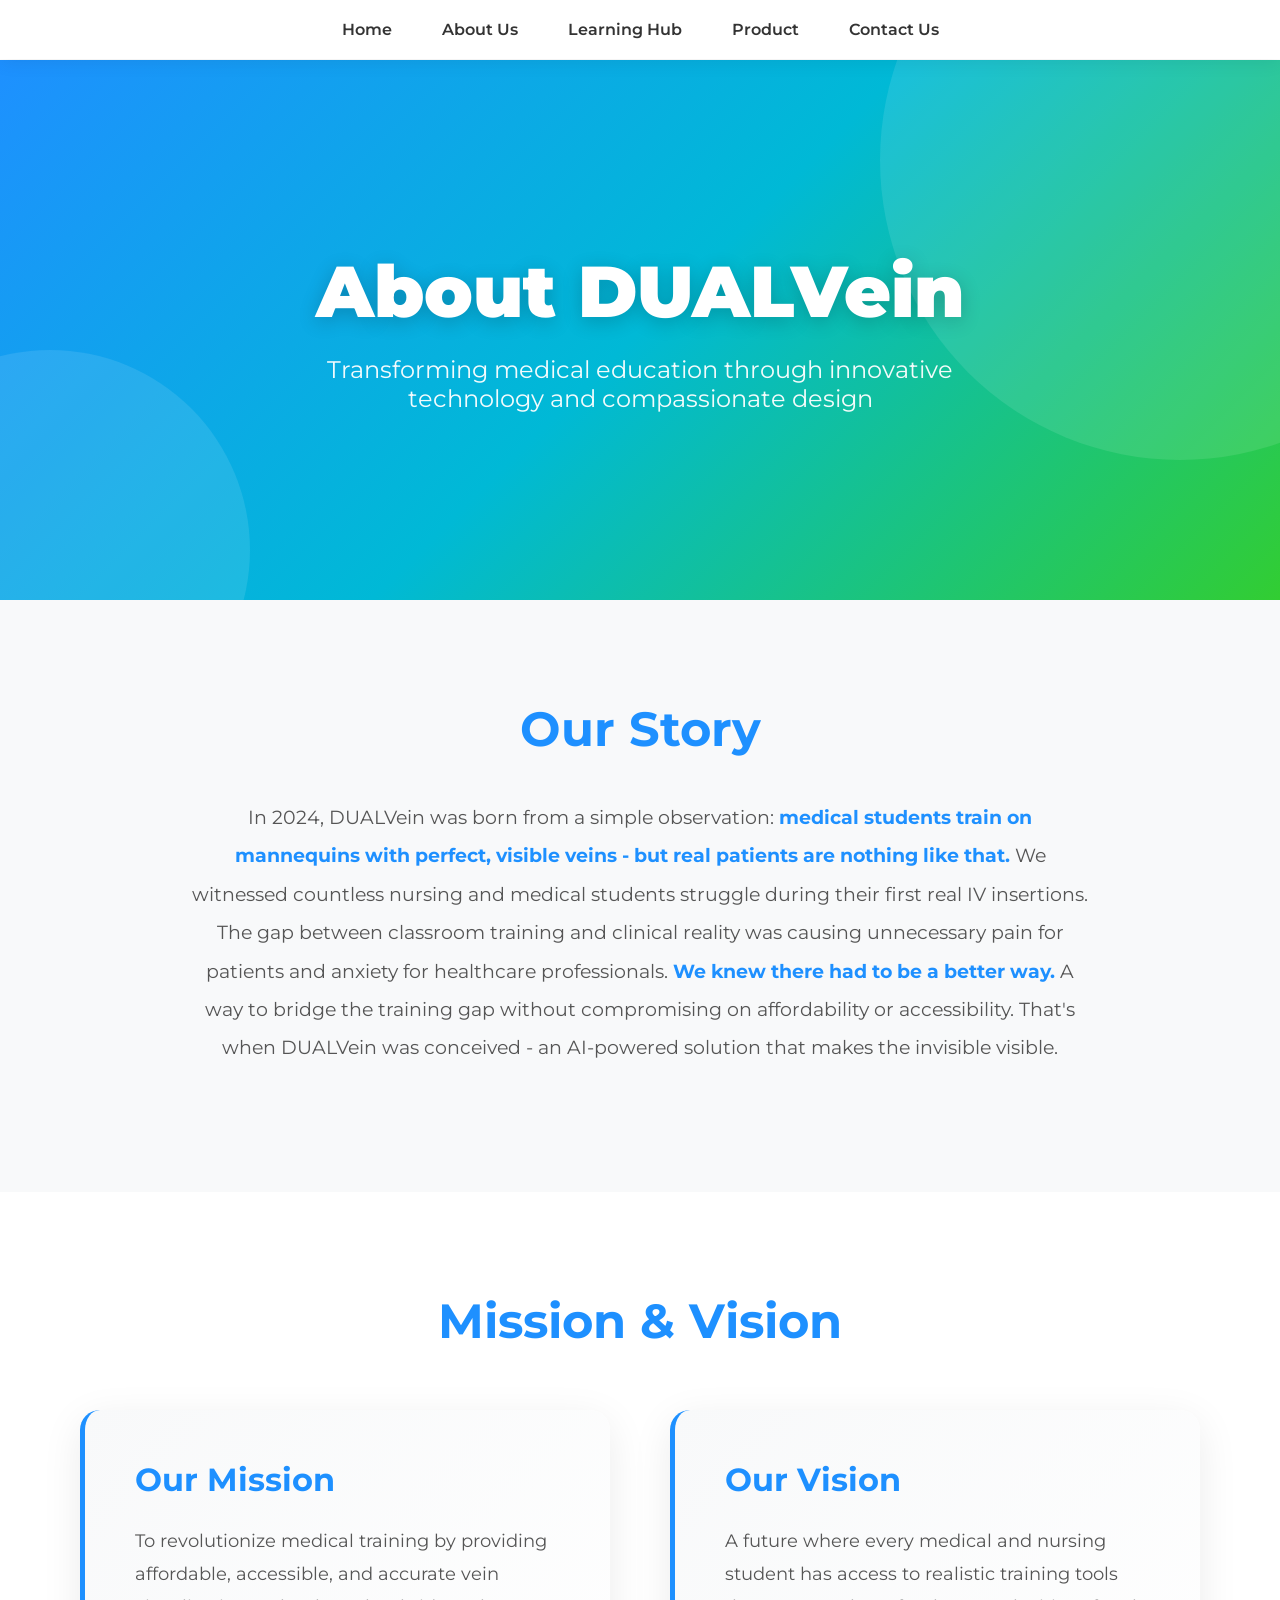
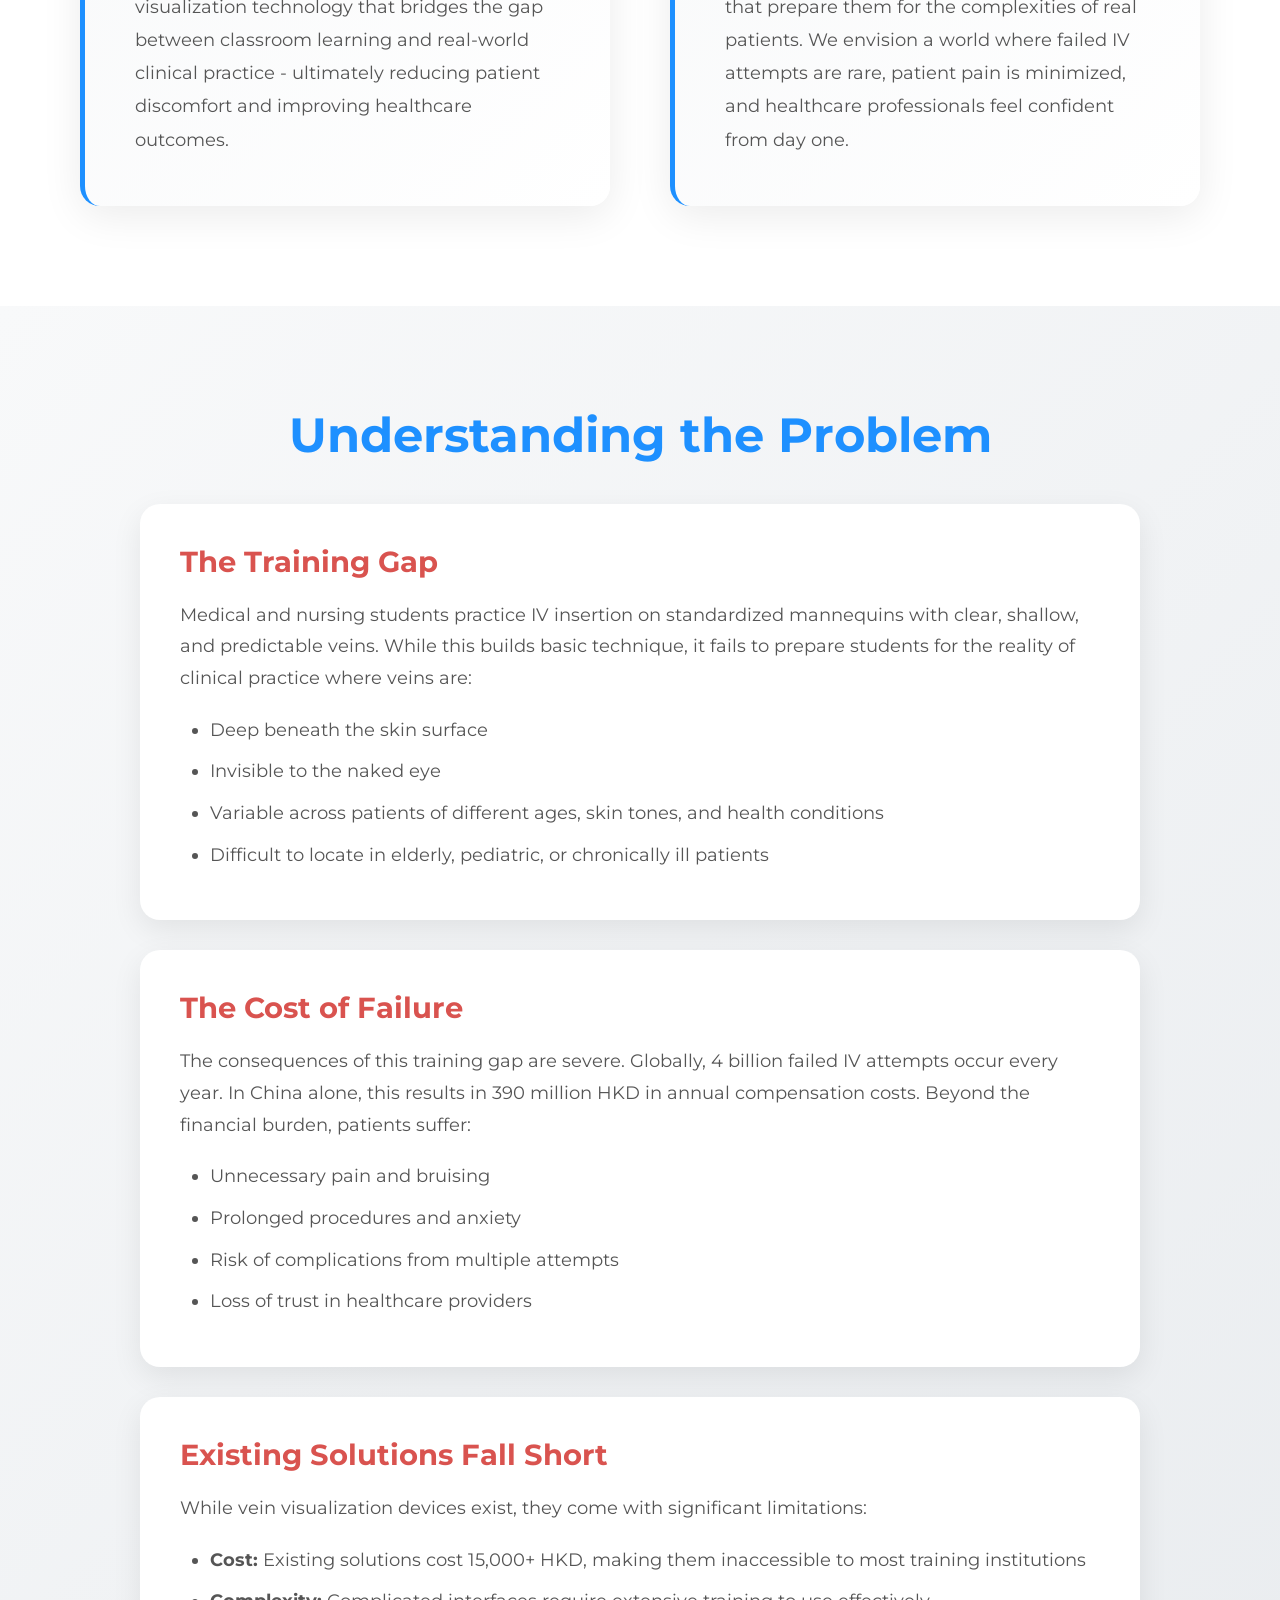
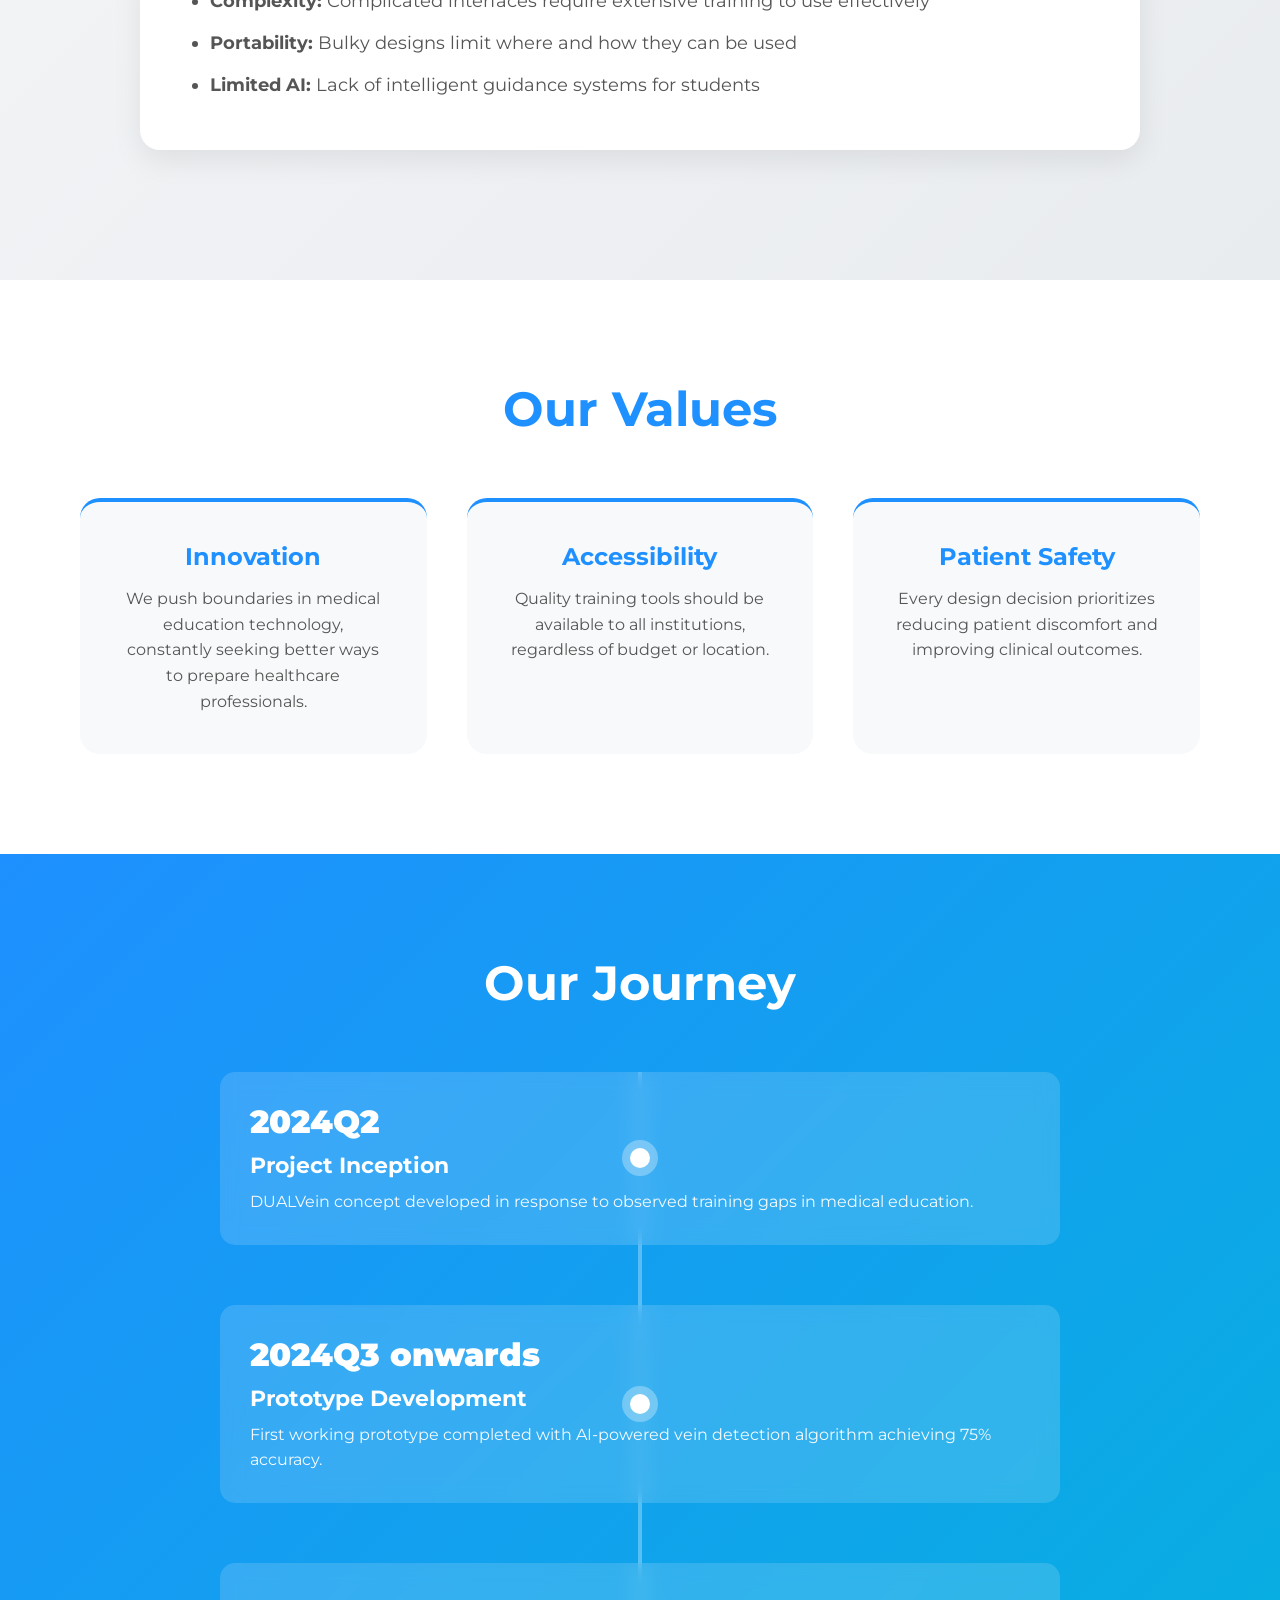
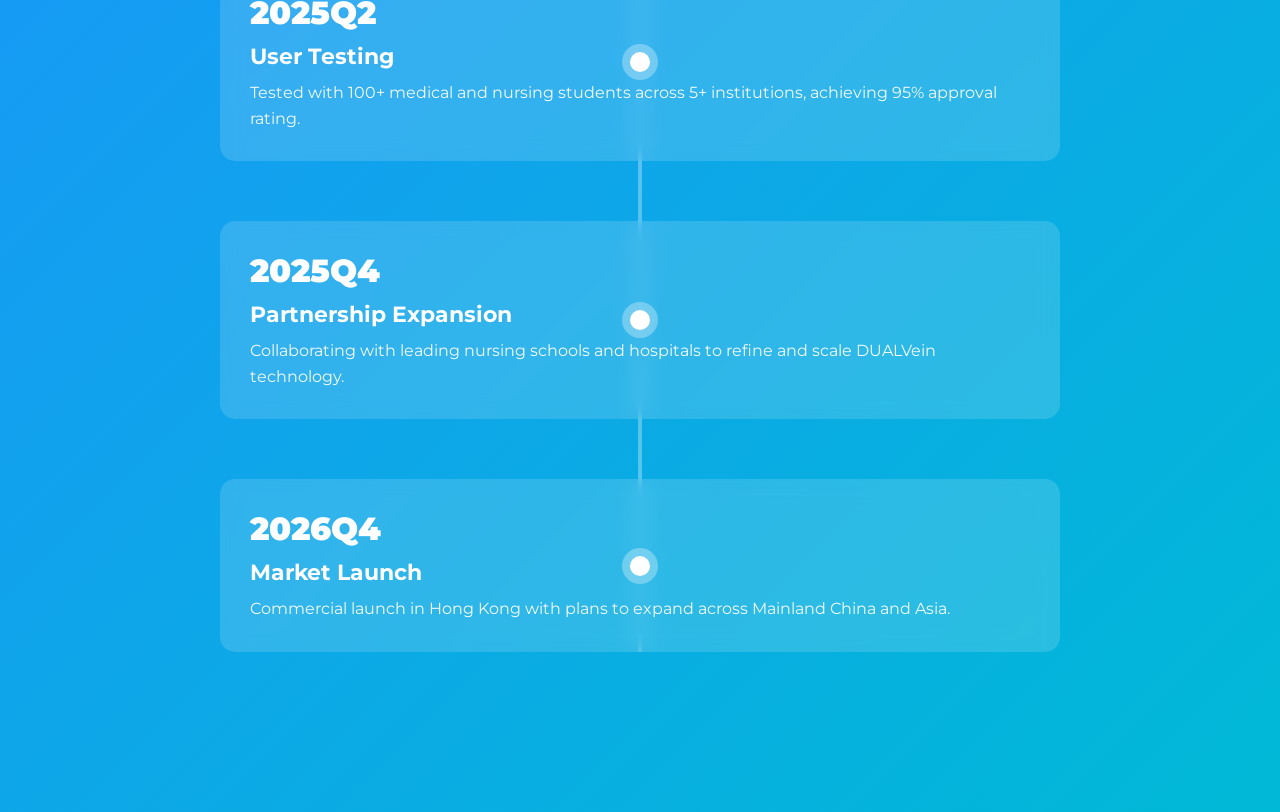
==== commit 244d8910: "HKChallenge version" ====
--- a/about.html
+++ b/about.html
@@ -565,6 +565,7 @@
     <ul>
       <li><a href="index.html">Home</a></li>
       <li><a href="about.html">About Us</a></li>
+      <li><a href="learning.html">Learning Hub</a></li>
       <li><a href="product.html">Product</a></li>
       <li><a href="contact.html">Contact Us</a></li>
     </ul>
@@ -583,9 +584,9 @@
     <h2>Our Story</h2>
     <div class="story-content">
       <p>
-        In 2024, DUALVein was born from a simple observation: <span class="highlight">medical students train on mannequins with perfect, visible veins—but real patients are nothing like that.</span>
+        In 2024, DUALVein was born from a simple observation: <span class="highlight">medical students train on mannequins with perfect, visible veins - but real patients are nothing like that.</span>
         We witnessed countless nursing and medical students struggle during their first real IV insertions. The gap between classroom training and clinical reality was causing unnecessary pain for patients and anxiety for healthcare professionals.
-        <span class="highlight">We knew there had to be a better way.</span> A way to bridge the training gap without compromising on affordability or accessibility. That's when DUALVein was conceived—an AI-powered solution that makes the invisible visible.
+        <span class="highlight">We knew there had to be a better way.</span> A way to bridge the training gap without compromising on affordability or accessibility. That's when DUALVein was conceived - an AI-powered solution that makes the invisible visible.
       </p>
     </div>
   </section>
@@ -597,7 +598,7 @@
       <div class="mission-vision-card">
         <h3>Our Mission</h3>
         <p>
-          To revolutionize medical training by providing affordable, accessible, and accurate vein visualization technology that bridges the gap between classroom learning and real-world clinical practice—ultimately reducing patient discomfort and improving healthcare outcomes.
+          To revolutionize medical training by providing affordable, accessible, and accurate vein visualization technology that bridges the gap between classroom learning and real-world clinical practice - ultimately reducing patient discomfort and improving healthcare outcomes.
         </p>
       </div>
       <div class="mission-vision-card">
@@ -654,39 +655,6 @@
     </div>
   </section>
 
-  <!-- Our Solution -->
-  <section class="content-section solution-deep-section">
-    <h2>Our Solution</h2>
-    <p style="text-align: center; max-width: 800px; margin: 0 auto 20px; font-size: 1.2rem; color: #555; line-height: 1.8;">
-      DUALVein is more than just a vein visualization device—it's an intelligent training companion powered by cutting-edge AI and near-infrared technology.
-    </p>
-    <div class="solution-features">
-      <div class="solution-feature">
-        <h3>AI-Powered Detection</h3>
-        <p>Custom-built algorithms for precise vein segmentation that work across different skin tones, ages, and anatomies—providing real-time guidance for safer insertion.</p>
-      </div>
-      <div class="solution-feature">
-        <h3>Near-Infrared Technology</h3>
-        <p>Advanced imaging reveals deep, invisible veins with clarity, giving students a realistic view of vascular anatomy they'll encounter in practice.</p>
-      </div>
-      <div class="solution-feature">
-        <h3>Accessible & Affordable</h3>
-        <p>Priced 5x cheaper than competitors at under 3,000 HKD manufacturing cost, making professional-grade training accessible to institutions worldwide.</p>
-      </div>
-      <div class="solution-feature">
-        <h3>Portable Design</h3>
-        <p>Compact and lightweight, DUALVein connects to any laptop—enabling training anywhere, from classrooms to clinical skills labs.</p>
-      </div>
-      <div class="solution-feature">
-        <h3>Intuitive Interface</h3>
-        <p>Simple 3-step operation requires minimal training. Connect, position, and detect—ready to use in seconds.</p>
-      </div>
-      <div class="solution-feature">
-        <h3>Proven Results</h3>
-        <p>75% vein detection accuracy, outperforming newly trained nurses by 30%, with 95% student approval rating.</p>
-      </div>
-    </div>
-  </section>
 
   <!-- Our Team 
   <section class="content-section team-section">
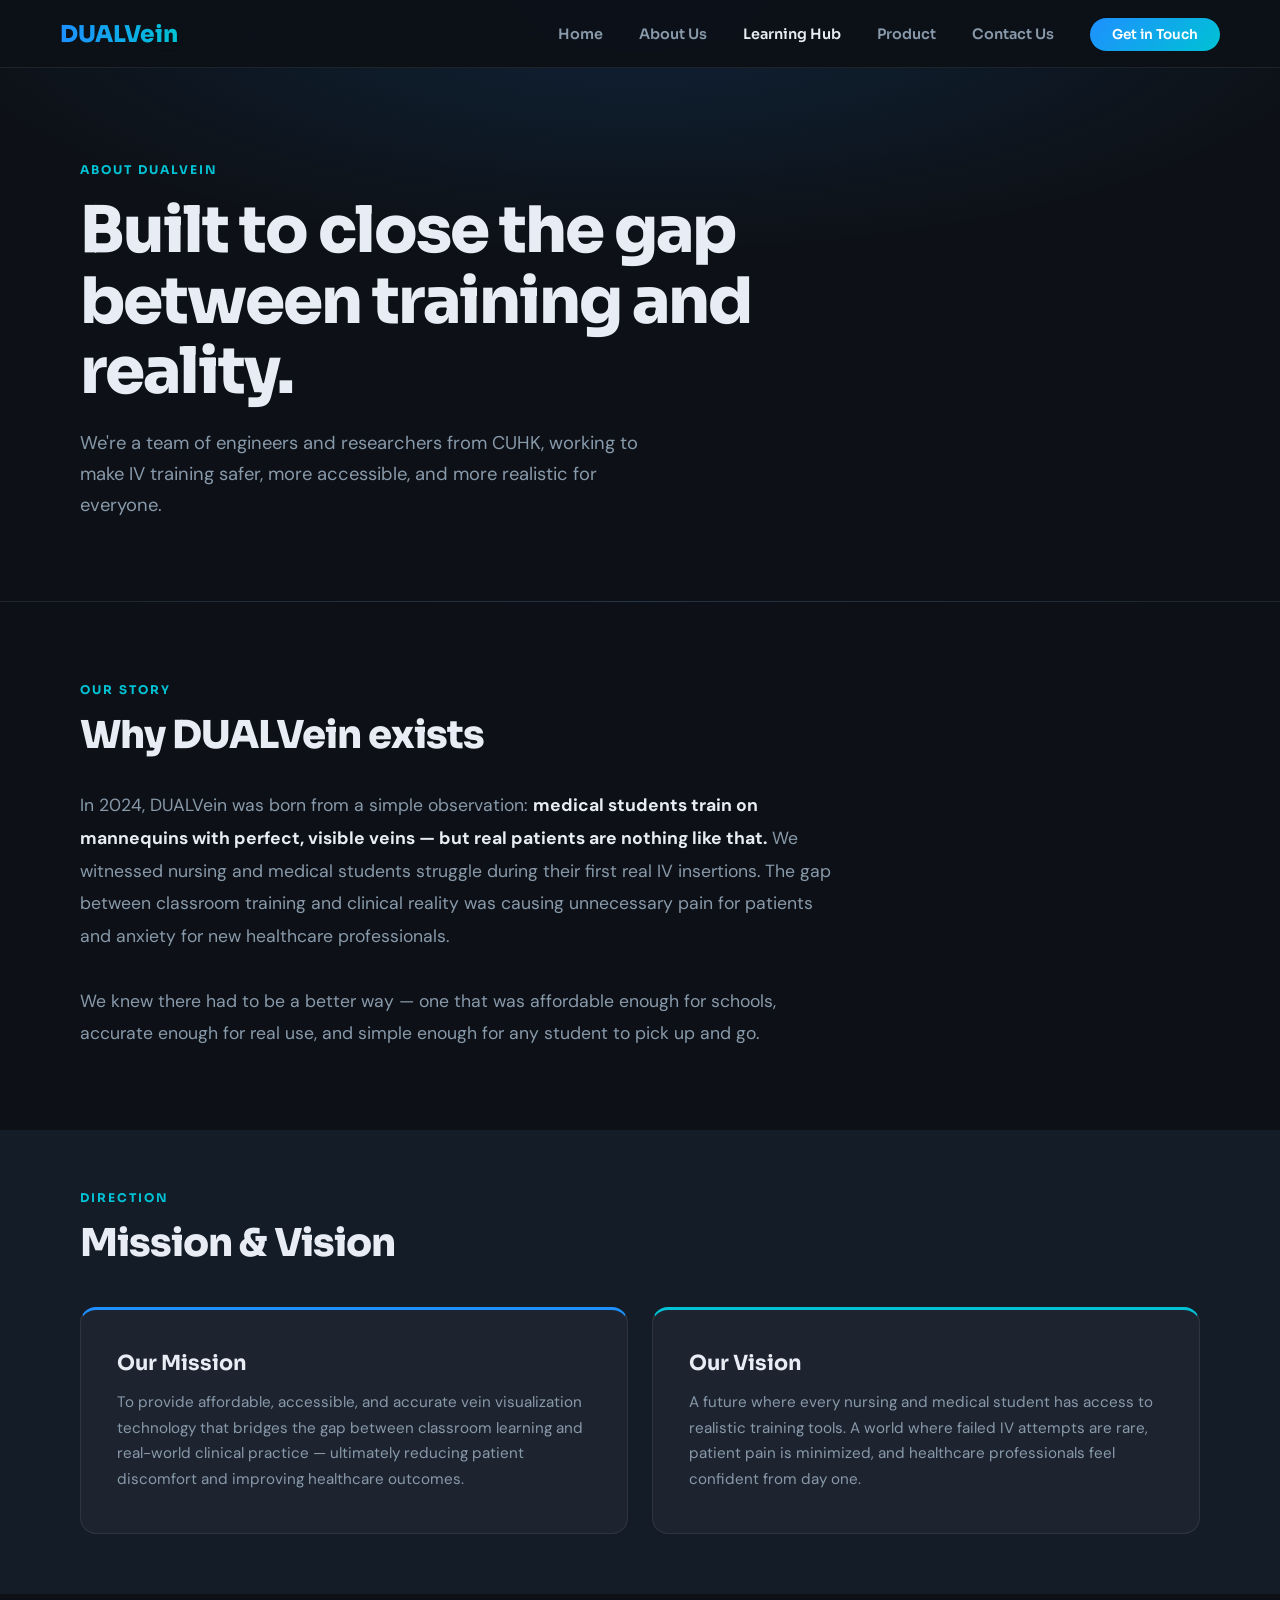
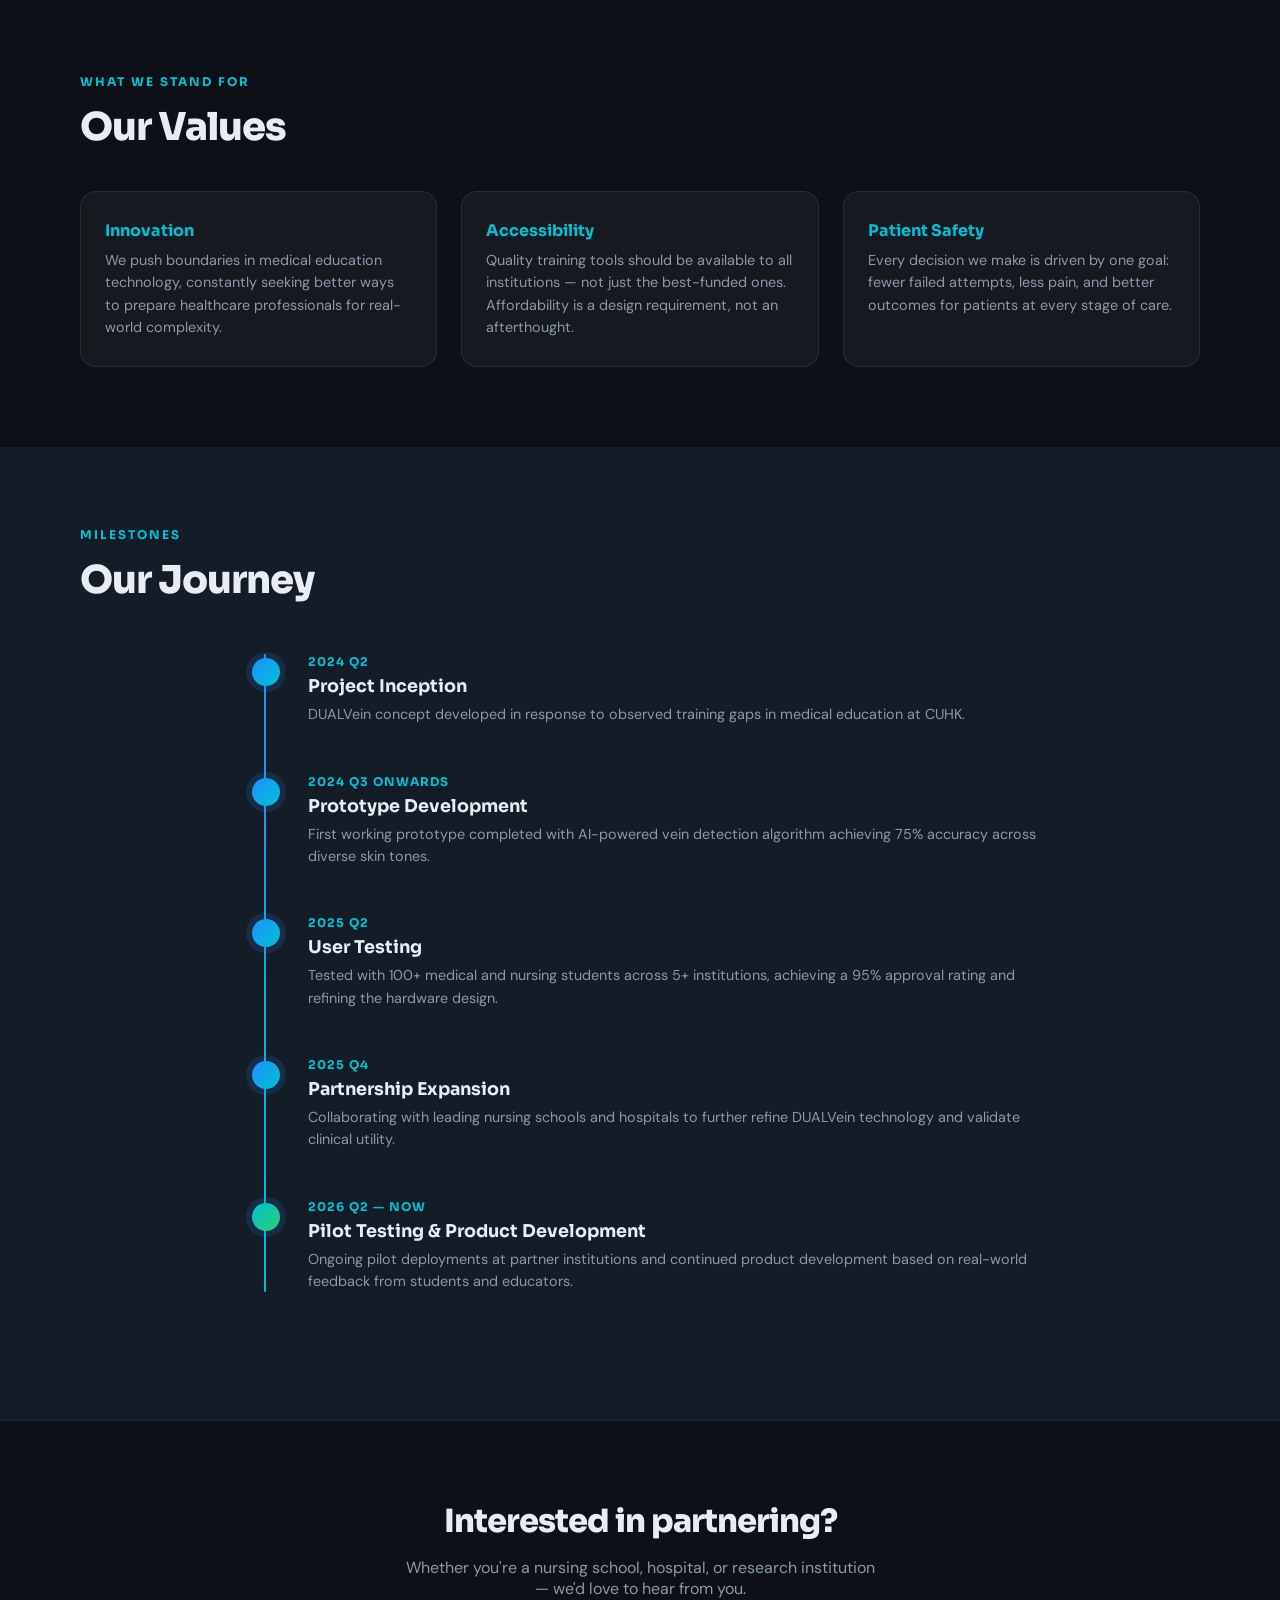
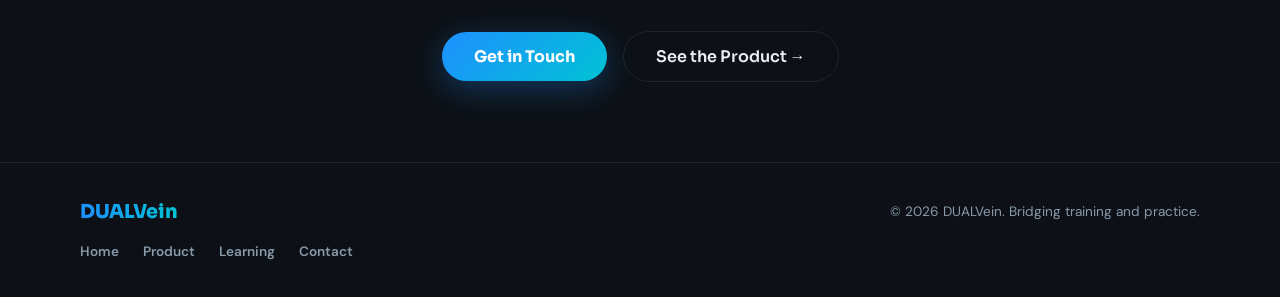
==== commit 0ceffbc8: "update DUALVein 20260522 - make it looks more professional using Claude to maximize the look. Will d" ====
--- a/about.html
+++ b/about.html
@@ -1,784 +1,291 @@
 <!DOCTYPE html>
 <html lang="en">
 <head>
-  <meta charset="UTF-8" />
-  <meta name="viewport" content="width=device-width, initial-scale=1.0" />
-  <title>About Us - DUALVein</title>
-  <link href="https://fonts.googleapis.com/css2?family=Montserrat:wght@400;600;700;900&display=swap" rel="stylesheet">
-  <style>
-    * {
-      margin: 0;
-      padding: 0;
-      box-sizing: border-box;
-    }
-    
-    body {
-      font-family: 'Montserrat', sans-serif;
-      overflow-x: hidden;
-      background: #ffffff;
-    }
-
-    /* Navbar */
-    nav {
-      position: fixed;
-      top: 0;
-      left: 0;
-      width: 100%;
-      background: rgba(255, 255, 255, 0.95);
-      backdrop-filter: blur(10px);
-      padding: 20px 60px;
-      display: flex;
-      justify-content: center;
-      box-shadow: 0 2px 20px rgba(0, 0, 0, 0.08);
-      z-index: 100;
-    }
-
-    nav ul {
-      display: flex;
-      gap: 50px;
-      list-style: none;
-      align-items: center;
-    }
-
-    nav a {
-      text-decoration: none;
-      color: #333;
-      font-weight: 600;
-      font-size: 1rem;
-      transition: color 0.3s;
-      position: relative;
-    }
-
-    nav a:hover {
-      color: #1E90FF;
-    }
-
-    nav a::after {
-      content: '';
-      position: absolute;
-      bottom: -5px;
-      left: 0;
-      width: 0;
-      height: 2px;
-      background: #1E90FF;
-      transition: width 0.3s ease;
-    }
-
-    nav a:hover::after {
-      width: 100%;
-    }
-
-    /* Hero Section */
-    .about-hero {
-      height: 60vh;
-      background: linear-gradient(135deg, #1E90FF 0%, #00B9D6 50%, #32CD32 100%);
-      display: flex;
-      align-items: center;
-      justify-content: center;
-      position: relative;
-      overflow: hidden;
-      margin-top: 60px;
-    }
-
-    .about-hero::before {
-      content: '';
-      position: absolute;
-      width: 600px;
-      height: 600px;
-      background: rgba(255, 255, 255, 0.1);
-      border-radius: 50%;
-      top: -200px;
-      right: -200px;
-      animation: float 8s infinite ease-in-out;
-    }
-
-    .about-hero::after {
-      content: '';
-      position: absolute;
-      width: 400px;
-      height: 400px;
-      background: rgba(255, 255, 255, 0.1);
-      border-radius: 50%;
-      bottom: -150px;
-      left: -150px;
-      animation: float 6s infinite ease-in-out reverse;
-    }
-
-    @keyframes float {
-      0%, 100% { transform: translateY(0); }
-      50% { transform: translateY(-30px); }
-    }
-
-    .about-hero-content {
-      text-align: center;
-      color: white;
-      z-index: 2;
-      padding: 0 40px;
-    }
-
-    .about-hero h1 {
-      font-size: 4.5rem;
-      font-weight: 900;
-      margin-bottom: 20px;
-      text-shadow: 0 4px 20px rgba(0, 0, 0, 0.2);
-    }
-
-    .about-hero p {
-      font-size: 1.5rem;
-      font-weight: 400;
-      opacity: 0.95;
-      max-width: 700px;
-      margin: 0 auto;
-    }
-
-    /* Content Section */
-    .content-section {
-      padding: 100px 80px;
-      position: relative;
-    }
-
-    .content-section h2 {
-      font-size: 3rem;
-      font-weight: 700;
-      text-align: center;
-      margin-bottom: 40px;
-      color: #1E90FF;
-    }
-
-    /* Our Story */
-    .story-section {
-      background: #f8f9fa;
-    }
-
-    .story-content {
-      max-width: 900px;
-      margin: 0 auto;
-      font-size: 1.2rem;
-      line-height: 2;
-      color: #555;
-      text-align: center;
-    }
-
-    .story-content p {
-      margin-bottom: 25px;
-    }
-
-    .highlight {
-      color: #1E90FF;
-      font-weight: 700;
-    }
-
-    /* Mission & Vision */
-    .mission-vision-section {
-      background: white;
-    }
-
-    .mission-vision-grid {
-      display: grid;
-      grid-template-columns: repeat(auto-fit, minmax(400px, 1fr));
-      gap: 60px;
-      margin-top: 60px;
-    }
-
-    .mission-vision-card {
-      padding: 50px;
-      background: linear-gradient(135deg, #f8f9fa 0%, #ffffff 100%);
-      border-radius: 20px;
-      border-left: 5px solid #1E90FF;
-      box-shadow: 0 10px 40px rgba(0, 0, 0, 0.08);
-      transform: translateX(-30px);
-      opacity: 0;
-      transition: all 0.6s ease;
-    }
-
-    .mission-vision-card.show {
-      transform: translateX(0);
-      opacity: 1;
-    }
-
-    .mission-vision-card h3 {
-      font-size: 2rem;
-      color: #1E90FF;
-      margin-bottom: 25px;
-      font-weight: 700;
-    }
-
-    .mission-vision-card p {
-      font-size: 1.15rem;
-      line-height: 1.8;
-      color: #555;
-    }
-
-    /* Problem Deep Dive */
-    .problem-deep-section {
-      background: linear-gradient(135deg, #f8f9fa 0%, #e9ecef 100%);
-    }
-
-    .problem-deep-content {
-      max-width: 1000px;
-      margin: 0 auto;
-    }
-
-    .problem-block {
-      background: white;
-      padding: 40px;
-      border-radius: 20px;
-      margin-bottom: 30px;
-      box-shadow: 0 10px 30px rgba(0, 0, 0, 0.08);
-      transform: translateY(30px);
-      opacity: 0;
-      transition: all 0.6s ease;
-    }
-
-    .problem-block.show {
-      transform: translateY(0);
-      opacity: 1;
-    }
-
-    .problem-block h3 {
-      font-size: 1.8rem;
-      color: #d9534f;
-      margin-bottom: 20px;
-      font-weight: 700;
-    }
-
-    .problem-block p {
-      font-size: 1.1rem;
-      line-height: 1.8;
-      color: #555;
-    }
-
-    .problem-block ul {
-      margin-top: 20px;
-      margin-left: 30px;
-      font-size: 1.1rem;
-      line-height: 1.8;
-      color: #555;
-    }
-
-    .problem-block li {
-      margin-bottom: 10px;
-    }
-
-    /* Our Solution */
-    .solution-deep-section {
-      background: white;
-    }
-
-    .solution-features {
-      display: grid;
-      grid-template-columns: repeat(auto-fit, minmax(300px, 1fr));
-      gap: 40px;
-      margin-top: 60px;
-    }
-
-    .solution-feature {
-      padding: 40px;
-      background: linear-gradient(135deg, #1E90FF 0%, #00B9D6 100%);
-      border-radius: 20px;
-      color: white;
-      text-align: center;
-      transform: scale(0.95);
-      opacity: 0;
-      transition: all 0.5s ease;
-    }
-
-    .solution-feature.show {
-      transform: scale(1);
-      opacity: 1;
-    }
-
-    .solution-feature:hover {
-      transform: scale(1.05);
-      box-shadow: 0 20px 50px rgba(30, 144, 255, 0.3);
-    }
-
-    .solution-feature h3 {
-      font-size: 1.6rem;
-      margin-bottom: 15px;
-      font-weight: 700;
-    }
-
-    .solution-feature p {
-      font-size: 1.05rem;
-      line-height: 1.6;
-      opacity: 0.95;
-    }
-
-    /* Team Section */
-    .team-section {
-      background: #f8f9fa;
-    }
-
-    .team-intro {
-      text-align: center;
-      max-width: 800px;
-      margin: 0 auto 60px;
-      font-size: 1.2rem;
-      color: #555;
-      line-height: 1.8;
-    }
-
-    .team-grid {
-      display: grid;
-      grid-template-columns: repeat(auto-fit, minmax(280px, 1fr));
-      gap: 40px;
-      margin-top: 60px;
-    }
-
-    .team-card {
-      background: white;
-      padding: 40px;
-      border-radius: 20px;
-      text-align: center;
-      box-shadow: 0 10px 30px rgba(0, 0, 0, 0.08);
-      transform: translateY(30px);
-      opacity: 0;
-      transition: all 0.5s ease;
-    }
-
-    .team-card.show {
-      transform: translateY(0);
-      opacity: 1;
-    }
-
-    .team-card:hover {
-      transform: translateY(-10px);
-      box-shadow: 0 20px 50px rgba(0, 0, 0, 0.12);
-    }
-
-    .team-icon {
-      width: 140px;
-      height: 140px;
-      background: linear-gradient(135deg, #1E90FF, #00B9D6);
-      border-radius: 50%;
-      margin: 0 auto 25px;
-      display: flex;
-      align-items: center;
-      justify-content: center;
-      font-size: 3rem;
-    }
-
-    .team-card h3 {
-      font-size: 1.5rem;
-      color: #333;
-      margin-bottom: 10px;
-      font-weight: 700;
-    }
-
-    .team-card .role {
-      color: #1E90FF;
-      font-weight: 600;
-      margin-bottom: 15px;
-      font-size: 1.1rem;
-    }
-
-    .team-card p {
-      color: #666;
-      line-height: 1.6;
-      font-size: 0.95rem;
-    }
-
-    /* Values Section */
-    .values-section {
-      background: white;
-    }
-
-    .values-grid {
-      display: grid;
-      grid-template-columns: repeat(auto-fit, minmax(250px, 1fr));
-      gap: 40px;
-      margin-top: 60px;
-    }
-
-    .value-card {
-      padding: 40px;
-      background: #f8f9fa;
-      border-radius: 20px;
-      text-align: center;
-      border-top: 4px solid #1E90FF;
-      transform: translateY(30px);
-      opacity: 0;
-      transition: all 0.5s ease;
-    }
-
-    .value-card.show {
-      transform: translateY(0);
-      opacity: 1;
-    }
-
-    .value-card h3 {
-      font-size: 1.5rem;
-      color: #1E90FF;
-      margin-bottom: 15px;
-      font-weight: 700;
-    }
-
-    .value-card p {
-      color: #555;
-      line-height: 1.6;
-      font-size: 1rem;
-    }
-
-    /* Milestones Section */
-    .milestones-section {
-      background: linear-gradient(135deg, #1E90FF 0%, #00B9D6 100%);
-      color: white;
-    }
-
-    .milestones-section h2 {
-      color: white;
-    }
-
-    .timeline {
-      max-width: 900px;
-      margin: 60px auto 0;
-      position: relative;
-    }
-
-    .timeline::before {
-      content: '';
-      position: absolute;
-      left: 50%;
-      transform: translateX(-50%);
-      width: 4px;
-      height: 100%;
-      background: rgba(255, 255, 255, 0.3);
-    }
-
-    .milestone {
-      display: flex;
-      align-items: center;
-      margin-bottom: 60px;
-      position: relative;
-      transform: translateX(-50px);
-      opacity: 0;
-      transition: all 0.6s ease;
-    }
-
-    .milestone.show {
-      transform: translateX(0);
-      opacity: 1;
-    }
-
-    .milestone:nth-child(even) {
-      flex-direction: row-reverse;
-      transform: translateX(50px);
-    }
-
-    .milestone:nth-child(even).show {
-      transform: translateX(0);
-    }
-
-    .milestone-content {
-      flex: 1;
-      background: rgba(255, 255, 255, 0.15);
-      backdrop-filter: blur(10px);
-      padding: 30px;
-      border-radius: 15px;
-      margin: 0 30px;
-    }
-
-    .milestone-year {
-      font-size: 2rem;
-      font-weight: 900;
-      margin-bottom: 10px;
-    }
-
-    .milestone-content h3 {
-      font-size: 1.4rem;
-      margin-bottom: 10px;
-      font-weight: 700;
-    }
-
-    .milestone-content p {
-      font-size: 1rem;
-      line-height: 1.6;
-      opacity: 0.95;
-    }
-
-    .milestone-dot {
-      width: 20px;
-      height: 20px;
-      background: white;
-      border-radius: 50%;
-      position: absolute;
-      left: 50%;
-      transform: translateX(-50%);
-      box-shadow: 0 0 0 8px rgba(255, 255, 255, 0.3);
-    }
-
-    /* Responsive */
-    @media (max-width: 768px) {
-      .about-hero h1 {
-        font-size: 2.5rem;
-      }
-
-      .about-hero p {
-        font-size: 1.1rem;
-      }
-
-      .content-section {
-        padding: 60px 30px;
-      }
-
-      .content-section h2 {
-        font-size: 2rem;
-      }
-
-      nav {
-        padding: 15px 20px;
-      }
-
-      nav ul {
-        gap: 20px;
-      }
-
-      .mission-vision-grid {
-        grid-template-columns: 1fr;
-      }
-
-      .timeline::before {
-        left: 20px;
-      }
-
-      .milestone {
-        flex-direction: column !important;
-        align-items: flex-start;
-        padding-left: 50px;
-      }
-
-      .milestone-dot {
-        left: 20px;
-      }
-
-      .milestone-content {
-        margin: 0;
-      }
-    }
-  </style>
+<meta charset="UTF-8" />
+<meta name="viewport" content="width=device-width, initial-scale=1.0" />
+<title>About Us – DUALVein</title>
+<link href="https://fonts.googleapis.com/css2?family=Sora:wght@300;400;600;700;800&family=DM+Sans:ital,wght@0,400;0,500;1,400&display=swap" rel="stylesheet">
+<style>
+:root {
+  --blue: #1E90FF;
+  --cyan: #00C2D4;
+  --green: #2ECC71;
+  --dark: #0d1117;
+  --mid: #141c27;
+  --text: #e8edf5;
+  --muted: #8899aa;
+  --card-bg: rgba(255,255,255,0.04);
+  --border: rgba(255,255,255,0.08);
+  --radius: 16px;
+}
+*, *::before, *::after { margin:0; padding:0; box-sizing:border-box; }
+html { scroll-behavior:smooth; }
+body { font-family:'DM Sans',sans-serif; background:var(--dark); color:var(--text); overflow-x:hidden; }
+
+/* NAV */
+nav {
+  position:fixed; top:0; left:0; width:100%;
+  background:rgba(13,17,23,.92); backdrop-filter:blur(16px);
+  border-bottom:1px solid var(--border);
+  padding:0 60px; display:flex; align-items:center; justify-content:space-between;
+  height:68px; z-index:200;
+}
+.nav-logo {
+  font-family:'Sora',sans-serif; font-size:1.45rem; font-weight:800;
+  background:linear-gradient(90deg,var(--blue),var(--cyan));
+  -webkit-background-clip:text; background-clip:text; -webkit-text-fill-color:transparent;
+  text-decoration:none;
+}
+nav ul { display:flex; gap:36px; list-style:none; align-items:center; }
+nav a { font-family:'Sora',sans-serif; text-decoration:none; color:var(--muted); font-size:.9rem; font-weight:600; transition:color .2s; }
+nav a:hover, nav a.active { color:var(--text); }
+.nav-cta { background:linear-gradient(135deg,var(--blue),var(--cyan)); color:white !important; padding:8px 22px; border-radius:50px; font-size:.85rem !important; }
+
+/* HERO */
+.page-hero {
+  padding: 140px 80px 80px;
+  background: radial-gradient(ellipse 80% 60% at 50% 0%, rgba(30,144,255,.14), transparent 70%), var(--dark);
+  border-bottom: 1px solid var(--border);
+}
+.page-hero .label { font-family:'Sora',sans-serif; font-size:.75rem; font-weight:700; letter-spacing:2px; color:var(--cyan); text-transform:uppercase; margin-bottom:16px; }
+.page-hero h1 { font-family:'Sora',sans-serif; font-size:clamp(2.5rem,5vw,4rem); font-weight:800; letter-spacing:-2px; line-height:1.1; max-width:700px; }
+.page-hero p { color:var(--muted); font-size:1.15rem; max-width:560px; margin-top:20px; line-height:1.7; }
+
+/* SECTIONS */
+.section { padding:80px 80px; }
+.section-label { font-family:'Sora',sans-serif; font-size:.75rem; font-weight:700; letter-spacing:2px; color:var(--cyan); text-transform:uppercase; margin-bottom:14px; }
+.section-title { font-family:'Sora',sans-serif; font-size:clamp(1.8rem,3vw,2.5rem); font-weight:800; letter-spacing:-1px; }
+
+/* STORY */
+.story-text { max-width:760px; margin-top:30px; font-size:1.1rem; line-height:1.85; color:var(--muted); }
+.story-text strong { color:var(--text); }
+
+/* MISSION / VISION */
+.mv-grid {
+  display:grid; grid-template-columns:1fr 1fr; gap:24px; margin-top:40px;
+}
+.mv-card {
+  background:var(--card-bg); border:1px solid var(--border); border-radius:var(--radius);
+  padding:40px 36px;
+  border-top: 3px solid var(--blue);
+  opacity:0; transform:translateY(20px); transition:opacity .6s ease,transform .6s ease;
+}
+.mv-card:nth-child(2) { border-top-color: var(--cyan); transition-delay:.1s; }
+.mv-card.show { opacity:1; transform:translateY(0); }
+.mv-card h3 { font-family:'Sora',sans-serif; font-size:1.3rem; font-weight:700; margin-bottom:14px; }
+.mv-card p { color:var(--muted); line-height:1.7; font-size:.95rem; }
+
+/* VALUES */
+.values-row { display:grid; grid-template-columns:repeat(3,1fr); gap:24px; margin-top:40px; }
+.value-chip {
+  background:var(--card-bg); border:1px solid var(--border);
+  border-radius:var(--radius); padding:28px 24px;
+  opacity:0; transform:translateY(16px); transition:opacity .5s ease,transform .5s ease;
+}
+.value-chip.show { opacity:1; transform:translateY(0); }
+.value-chip h4 { font-family:'Sora',sans-serif; font-weight:700; color:var(--cyan); margin-bottom:8px; }
+.value-chip p { color:var(--muted); font-size:.9rem; line-height:1.55; }
+
+/* TIMELINE */
+.timeline-section { background: var(--mid); }
+.timeline { max-width: 800px; margin: 50px auto 0; position:relative; }
+.timeline::before {
+  content:''; position:absolute; left:24px; top:0; bottom:0; width:2px;
+  background:linear-gradient(180deg,var(--blue),var(--cyan));
+  border-radius:2px;
+}
+.tl-item {
+  display:flex; gap:28px; margin-bottom:48px;
+  padding-left:12px;
+  opacity:0; transform:translateX(-20px); transition:opacity .6s ease,transform .6s ease;
+}
+.tl-item.show { opacity:1; transform:translateX(0); }
+.tl-dot {
+  width:28px; height:28px; border-radius:50%;
+  background:linear-gradient(135deg,var(--blue),var(--cyan));
+  flex-shrink:0; margin-top:4px;
+  box-shadow:0 0 0 6px rgba(30,144,255,.15);
+  z-index:1;
+}
+.tl-content {}
+.tl-year { font-family:'Sora',sans-serif; font-size:.75rem; font-weight:700; color:var(--cyan); letter-spacing:1px; text-transform:uppercase; margin-bottom:6px; }
+.tl-content h3 { font-family:'Sora',sans-serif; font-weight:700; font-size:1.1rem; margin-bottom:6px; }
+.tl-content p { color:var(--muted); font-size:.9rem; line-height:1.55; }
+
+/* CTA */
+.cta-bar {
+  padding:80px; text-align:center;
+  border-top:1px solid var(--border);
+}
+.cta-bar h2 { font-family:'Sora',sans-serif; font-size:2rem; font-weight:800; letter-spacing:-1px; }
+.cta-bar p { color:var(--muted); margin:16px auto 32px; max-width:480px; }
+.btn-primary { display:inline-flex; align-items:center; gap:8px; padding:14px 32px; background:linear-gradient(135deg,var(--blue),var(--cyan)); color:white; border-radius:50px; font-family:'Sora',sans-serif; font-weight:700; font-size:1rem; text-decoration:none; box-shadow:0 8px 30px rgba(30,144,255,.3); transition:transform .2s,box-shadow .2s; }
+.btn-primary:hover { transform:translateY(-2px); box-shadow:0 12px 40px rgba(30,144,255,.4); }
+.btn-ghost { display:inline-flex; align-items:center; gap:8px; padding:14px 32px; background:transparent; color:var(--text); border:1.5px solid var(--border); border-radius:50px; font-family:'Sora',sans-serif; font-weight:600; font-size:1rem; text-decoration:none; transition:border-color .2s,background .2s; margin-left:12px; }
+.btn-ghost:hover { border-color:rgba(255,255,255,.25); background:rgba(255,255,255,.05); }
+
+/* FOOTER */
+footer { background:var(--dark); border-top:1px solid var(--border); padding:36px 80px; display:flex; align-items:center; justify-content:space-between; flex-wrap:wrap; gap:16px; }
+.footer-logo { font-family:'Sora',sans-serif; font-weight:800; font-size:1.2rem; background:linear-gradient(90deg,var(--blue),var(--cyan)); -webkit-background-clip:text; background-clip:text; -webkit-text-fill-color:transparent; }
+footer p { color:var(--muted); font-size:.85rem; }
+
+@media (max-width:900px) {
+  nav { padding:0 24px; } nav ul { display:none; }
+  .page-hero { padding:120px 24px 60px; }
+  .section { padding:60px 24px; }
+  .mv-grid,.values-row { grid-template-columns:1fr; }
+  footer { padding:28px 24px; } footer nav { display:none; }
+}
+</style>
 </head>
 <body>
 
-  <!-- Navigation -->
-  <nav>
-    <ul>
-      <li><a href="index.html">Home</a></li>
-      <li><a href="about.html">About Us</a></li>
-      <li><a href="learning.html">Learning Hub</a></li>
-      <li><a href="product.html">Product</a></li>
-      <li><a href="contact.html">Contact Us</a></li>
+<nav>
+  <a class="nav-logo" href="index.html">DUALVein</a>
+  <ul>
+    <li><a href="index.html">Home</a></li>
+    <li><a href="about.html">About Us</a></li>
+    <li><a href="learning.html" class="active">Learning Hub</a></li>
+    <li><a href="product.html">Product</a></li>
+    <li><a href="contact.html">Contact Us</a></li>
+    <li><a href="contact.html" class="nav-cta">Get in Touch</a></li>
+  </ul>
+</nav>
+
+<div class="page-hero">
+  <p class="label">About DUALVein</p>
+  <h1>Built to close the gap between training and reality.</h1>
+  <p>We're a team of engineers and researchers from CUHK, working to make IV training safer, more accessible, and more realistic for everyone.</p>
+</div>
+
+<!-- STORY -->
+<section class="section">
+  <p class="section-label">Our Story</p>
+  <h2 class="section-title">Why DUALVein exists</h2>
+  <p class="story-text">
+    In 2024, DUALVein was born from a simple observation: <strong>medical students train on mannequins with perfect, visible veins — but real patients are nothing like that.</strong>
+    We witnessed nursing and medical students struggle during their first real IV insertions. The gap between classroom training and clinical reality was causing unnecessary pain for patients and anxiety for new healthcare professionals.
+    <br><br>
+    We knew there had to be a better way — one that was affordable enough for schools, accurate enough for real use, and simple enough for any student to pick up and go.
+  </p>
+</section>
+
+<!-- MISSION + VISION -->
+<section class="section" style="background:var(--mid); padding-top:60px; padding-bottom:60px;">
+  <p class="section-label">Direction</p>
+  <h2 class="section-title">Mission &amp; Vision</h2>
+  <div class="mv-grid">
+    <div class="mv-card" id="mv1">
+      <h3>Our Mission</h3>
+      <p>To provide affordable, accessible, and accurate vein visualization technology that bridges the gap between classroom learning and real-world clinical practice — ultimately reducing patient discomfort and improving healthcare outcomes.</p>
+    </div>
+    <div class="mv-card" id="mv2">
+      <h3>Our Vision</h3>
+      <p>A future where every nursing and medical student has access to realistic training tools. A world where failed IV attempts are rare, patient pain is minimized, and healthcare professionals feel confident from day one.</p>
+    </div>
+  </div>
+</section>
+
+<!-- VALUES -->
+<section class="section">
+  <p class="section-label">What We Stand For</p>
+  <h2 class="section-title">Our Values</h2>
+  <div class="values-row">
+    <div class="value-chip" id="v1">
+      <h4>Innovation</h4>
+      <p>We push boundaries in medical education technology, constantly seeking better ways to prepare healthcare professionals for real-world complexity.</p>
+    </div>
+    <div class="value-chip" id="v2" style="transition-delay:.1s;">
+      <h4>Accessibility</h4>
+      <p>Quality training tools should be available to all institutions — not just the best-funded ones. Affordability is a design requirement, not an afterthought.</p>
+    </div>
+    <div class="value-chip" id="v3" style="transition-delay:.2s;">
+      <h4>Patient Safety</h4>
+      <p>Every decision we make is driven by one goal: fewer failed attempts, less pain, and better outcomes for patients at every stage of care.</p>
+    </div>
+  </div>
+</section>
+
+<!-- TIMELINE -->
+<section class="section timeline-section">
+  <p class="section-label">Milestones</p>
+  <h2 class="section-title">Our Journey</h2>
+  <div class="timeline">
+
+    <div class="tl-item" id="tl1">
+      <div class="tl-dot"></div>
+      <div class="tl-content">
+        <div class="tl-year">2024 Q2</div>
+        <h3>Project Inception</h3>
+        <p>DUALVein concept developed in response to observed training gaps in medical education at CUHK.</p>
+      </div>
+    </div>
+
+    <div class="tl-item" id="tl2" style="transition-delay:.1s;">
+      <div class="tl-dot"></div>
+      <div class="tl-content">
+        <div class="tl-year">2024 Q3 onwards</div>
+        <h3>Prototype Development</h3>
+        <p>First working prototype completed with AI-powered vein detection algorithm achieving 75% accuracy across diverse skin tones.</p>
+      </div>
+    </div>
+
+    <div class="tl-item" id="tl3" style="transition-delay:.2s;">
+      <div class="tl-dot"></div>
+      <div class="tl-content">
+        <div class="tl-year">2025 Q2</div>
+        <h3>User Testing</h3>
+        <p>Tested with 100+ medical and nursing students across 5+ institutions, achieving a 95% approval rating and refining the hardware design.</p>
+      </div>
+    </div>
+
+    <div class="tl-item" id="tl4" style="transition-delay:.3s;">
+      <div class="tl-dot"></div>
+      <div class="tl-content">
+        <div class="tl-year">2025 Q4</div>
+        <h3>Partnership Expansion</h3>
+        <p>Collaborating with leading nursing schools and hospitals to further refine DUALVein technology and validate clinical utility.</p>
+      </div>
+    </div>
+
+    <div class="tl-item" id="tl5" style="transition-delay:.4s;">
+      <div class="tl-dot" style="background:linear-gradient(135deg,var(--cyan),var(--green));"></div>
+      <div class="tl-content">
+        <div class="tl-year">2026 Q2 — Now</div>
+        <h3>Pilot Testing &amp; Product Development</h3>
+        <p>Ongoing pilot deployments at partner institutions and continued product development based on real-world feedback from students and educators.</p>
+      </div>
+    </div>
+
+  </div>
+</section>
+
+<!-- CTA -->
+<div class="cta-bar">
+  <h2>Interested in partnering?</h2>
+  <p>Whether you're a nursing school, hospital, or research institution — we'd love to hear from you.</p>
+  <a href="contact.html" class="btn-primary">Get in Touch</a>
+  <a href="product.html" class="btn-ghost">See the Product →</a>
+</div>
+
+<footer>
+  <div class="footer-logo">DUALVein</div>
+  <p>© 2026 DUALVein. Bridging training and practice.</p>
+  <nav style="position:static;background:none;border:none;padding:0;height:auto;opacity:1;transform:none;">
+    <ul style="display:flex;gap:24px;list-style:none;">
+      <li><a href="index.html" style="color:var(--muted);font-size:.85rem;text-decoration:none;font-family:'DM Sans',sans-serif;">Home</a></li>
+      <li><a href="product.html" style="color:var(--muted);font-size:.85rem;text-decoration:none;font-family:'DM Sans',sans-serif;">Product</a></li>
+      <li><a href="learning.html" style="color:var(--muted);font-size:.85rem;text-decoration:none;font-family:'DM Sans',sans-serif;">Learning</a></li>
+      <li><a href="contact.html" style="color:var(--muted);font-size:.85rem;text-decoration:none;font-family:'DM Sans',sans-serif;">Contact</a></li>
     </ul>
   </nav>
-
-  <!-- Hero Section -->
-  <section class="about-hero">
-    <div class="about-hero-content">
-      <h1>About DUALVein</h1>
-      <p>Transforming medical education through innovative technology and compassionate design</p>
-    </div>
-  </section>
-
-  <!-- Our Story -->
-  <section class="content-section story-section">
-    <h2>Our Story</h2>
-    <div class="story-content">
-      <p>
-        In 2024, DUALVein was born from a simple observation: <span class="highlight">medical students train on mannequins with perfect, visible veins - but real patients are nothing like that.</span>
-        We witnessed countless nursing and medical students struggle during their first real IV insertions. The gap between classroom training and clinical reality was causing unnecessary pain for patients and anxiety for healthcare professionals.
-        <span class="highlight">We knew there had to be a better way.</span> A way to bridge the training gap without compromising on affordability or accessibility. That's when DUALVein was conceived - an AI-powered solution that makes the invisible visible.
-      </p>
-    </div>
-  </section>
-
-  <!-- Mission & Vision -->
-  <section class="content-section mission-vision-section">
-    <h2>Mission & Vision</h2>
-    <div class="mission-vision-grid">
-      <div class="mission-vision-card">
-        <h3>Our Mission</h3>
-        <p>
-          To revolutionize medical training by providing affordable, accessible, and accurate vein visualization technology that bridges the gap between classroom learning and real-world clinical practice - ultimately reducing patient discomfort and improving healthcare outcomes.
-        </p>
-      </div>
-      <div class="mission-vision-card">
-        <h3>Our Vision</h3>
-        <p>
-          A future where every medical and nursing student has access to realistic training tools that prepare them for the complexities of real patients. We envision a world where failed IV attempts are rare, patient pain is minimized, and healthcare professionals feel confident from day one.
-        </p>
-      </div>
-    </div>
-  </section>
-
-  <!-- Problem Deep Dive -->
-  <section class="content-section problem-deep-section">
-    <h2>Understanding the Problem</h2>
-    <div class="problem-deep-content">
-      <div class="problem-block">
-        <h3>The Training Gap</h3>
-        <p>
-          Medical and nursing students practice IV insertion on standardized mannequins with clear, shallow, and predictable veins. While this builds basic technique, it fails to prepare students for the reality of clinical practice where veins are:
-        </p>
-        <ul>
-          <li>Deep beneath the skin surface</li>
-          <li>Invisible to the naked eye</li>
-          <li>Variable across patients of different ages, skin tones, and health conditions</li>
-          <li>Difficult to locate in elderly, pediatric, or chronically ill patients</li>
-        </ul>
-      </div>
-
-      <div class="problem-block">
-        <h3>The Cost of Failure</h3>
-        <p>
-          The consequences of this training gap are severe. Globally, 4 billion failed IV attempts occur every year. In China alone, this results in 390 million HKD in annual compensation costs. Beyond the financial burden, patients suffer:
-        </p>
-        <ul>
-          <li>Unnecessary pain and bruising</li>
-          <li>Prolonged procedures and anxiety</li>
-          <li>Risk of complications from multiple attempts</li>
-          <li>Loss of trust in healthcare providers</li>
-        </ul>
-      </div>
-
-      <div class="problem-block">
-        <h3>Existing Solutions Fall Short</h3>
-        <p>
-          While vein visualization devices exist, they come with significant limitations:
-        </p>
-        <ul>
-          <li><strong>Cost:</strong> Existing solutions cost 15,000+ HKD, making them inaccessible to most training institutions</li>
-          <li><strong>Complexity:</strong> Complicated interfaces require extensive training to use effectively</li>
-          <li><strong>Portability:</strong> Bulky designs limit where and how they can be used</li>
-          <li><strong>Limited AI:</strong> Lack of intelligent guidance systems for students</li>
-        </ul>
-      </div>
-    </div>
-  </section>
-
-
-  <!-- Our Team 
-  <section class="content-section team-section">
-    <h2>Our Team</h2>
-    <p class="team-intro">
-      DUALVein is brought to life by a diverse team of biomedical engineers, AI researchers, and business strategists, with research and development support from The Chinese University of Hong Kong (CUHK).
-    </p>
-    <div class="team-grid">
-      <div class="team-card">
-        <div class="team-icon">BME</div>
-        <h3>Biomedical Engineers</h3>
-        <p class="role">Hardware & Design</p>
-        <p>Experts in medical device development, optical systems, and human-centered design, bringing DUALVein from concept to reality.</p>
-      </div>
-      <div class="team-card">
-        <div class="team-icon">AI</div>
-        <h3>AI Researchers</h3>
-        <p class="role">Machine Learning & Computer Vision</p>
-        <p>Specialists in deep learning and image processing, developing custom algorithms for accurate vein detection across diverse populations.</p>
-      </div>
-      <div class="team-card">
-        <div class="team-icon">BIZ</div> 
-        <h3>Business Strategists</h3>
-        <p class="role">Strategy & Growth</p>
-        <p>Experienced in healthcare markets, partnerships, and scaling innovative solutions to maximize impact globally.</p>
-      </div>
-      <div class="team-card">
-        <div class="team-icon">R&D</div>
-        <h3>CUHK Partnership</h3>
-        <p class="role">Research & Development</p>
-        <p>Collaborative R&D support from world-class researchers, providing access to cutting-edge facilities and medical expertise.</p>
-      </div>
-    </div>
-  </section>
-  -->
-
-  <!-- Our Values -->
-  <section class="content-section values-section">
-    <h2>Our Values</h2>
-    <div class="values-grid">
-      <div class="value-card">
-        <h3>Innovation</h3>
-        <p>We push boundaries in medical education technology, constantly seeking better ways to prepare healthcare professionals.</p>
-      </div>
-      <div class="value-card">
-        <h3>Accessibility</h3>
-        <p>Quality training tools should be available to all institutions, regardless of budget or location.</p>
-      </div>
-      <div class="value-card">
-        <h3>Patient Safety</h3>
-        <p>Every design decision prioritizes reducing patient discomfort and improving clinical outcomes.</p>
-      </div>
-  </section>
-
-  <!-- Milestones -->
-  <section class="content-section milestones-section">
-    <h2>Our Journey</h2>
-    <div class="timeline">
-      <div class="milestone">
-        <div class="milestone-content">
-          <div class="milestone-year">2024Q2</div>
-          <h3>Project Inception</h3>
-          <p>DUALVein concept developed in response to observed training gaps in medical education.</p>
-        </div>
-        <div class="milestone-dot"></div>
-      </div>
-      
-      <div class="milestone">
-        <div class="milestone-content">
-          <div class="milestone-year">2024Q3 onwards</div>
-          <h3>Prototype Development</h3>
-          <p>First working prototype completed with AI-powered vein detection algorithm achieving 75% accuracy.</p>
-        </div>
-        <div class="milestone-dot"></div>
-      </div>
-      
-      <div class="milestone">
-        <div class="milestone-content">
-          <div class="milestone-year">2025Q2</div>
-          <h3>User Testing</h3>
-          <p>Tested with 100+ medical and nursing students across 5+ institutions, achieving 95% approval rating.</p>
-        </div>
-        <div class="milestone-dot"></div>
-      </div>
-      
-      <div class="milestone">
-        <div class="milestone-content">
-          <div class="milestone-year">2025Q4</div>
-          <h3>Partnership Expansion</h3>
-          <p>Collaborating with leading nursing schools and hospitals to refine and scale DUALVein technology.</p>
-        </div>
-        <div class="milestone-dot"></div>
-      </div>
-
-      <div class="milestone">
-        <div class="milestone-content">
-          <div class="milestone-year">2026Q4</div>
-          <h3>Market Launch</h3>
-          <p>Commercial launch in Hong Kong with plans to expand across Mainland China and Asia.</p>
-        </div>
-        <div class="milestone-dot"></div>
-      </div>
-    </div>
-  </section>
-
-  <script>
-    // Intersection Observer for scroll animations
-    const observerOptions = {
-      threshold: 0.2,
-      rootMargin: '0px 0px -100px 0px'
-    };
-
-    const observer = new IntersectionObserver((entries) => {
-      entries.forEach(entry => {
-        if (entry.isIntersecting) {
-          entry.target.classList.add('show');
-        }
-      });
-    }, observerOptions);
-
-    // Observe all animated elements
-    document.querySelectorAll('.mission-vision-card, .problem-block, .solution-feature, .team-card, .value-card, .milestone').forEach(el => {
-      observer.observe(el);
-    });
-  </script>
+</footer>
+
+<script>
+const obs = new IntersectionObserver(entries => {
+  entries.forEach(e => { if (e.isIntersecting) e.target.classList.add('show'); });
+}, { threshold: 0.15 });
+document.querySelectorAll('.mv-card,.value-chip,.tl-item').forEach(el => obs.observe(el));
+</script>
 </body>
 </html>
